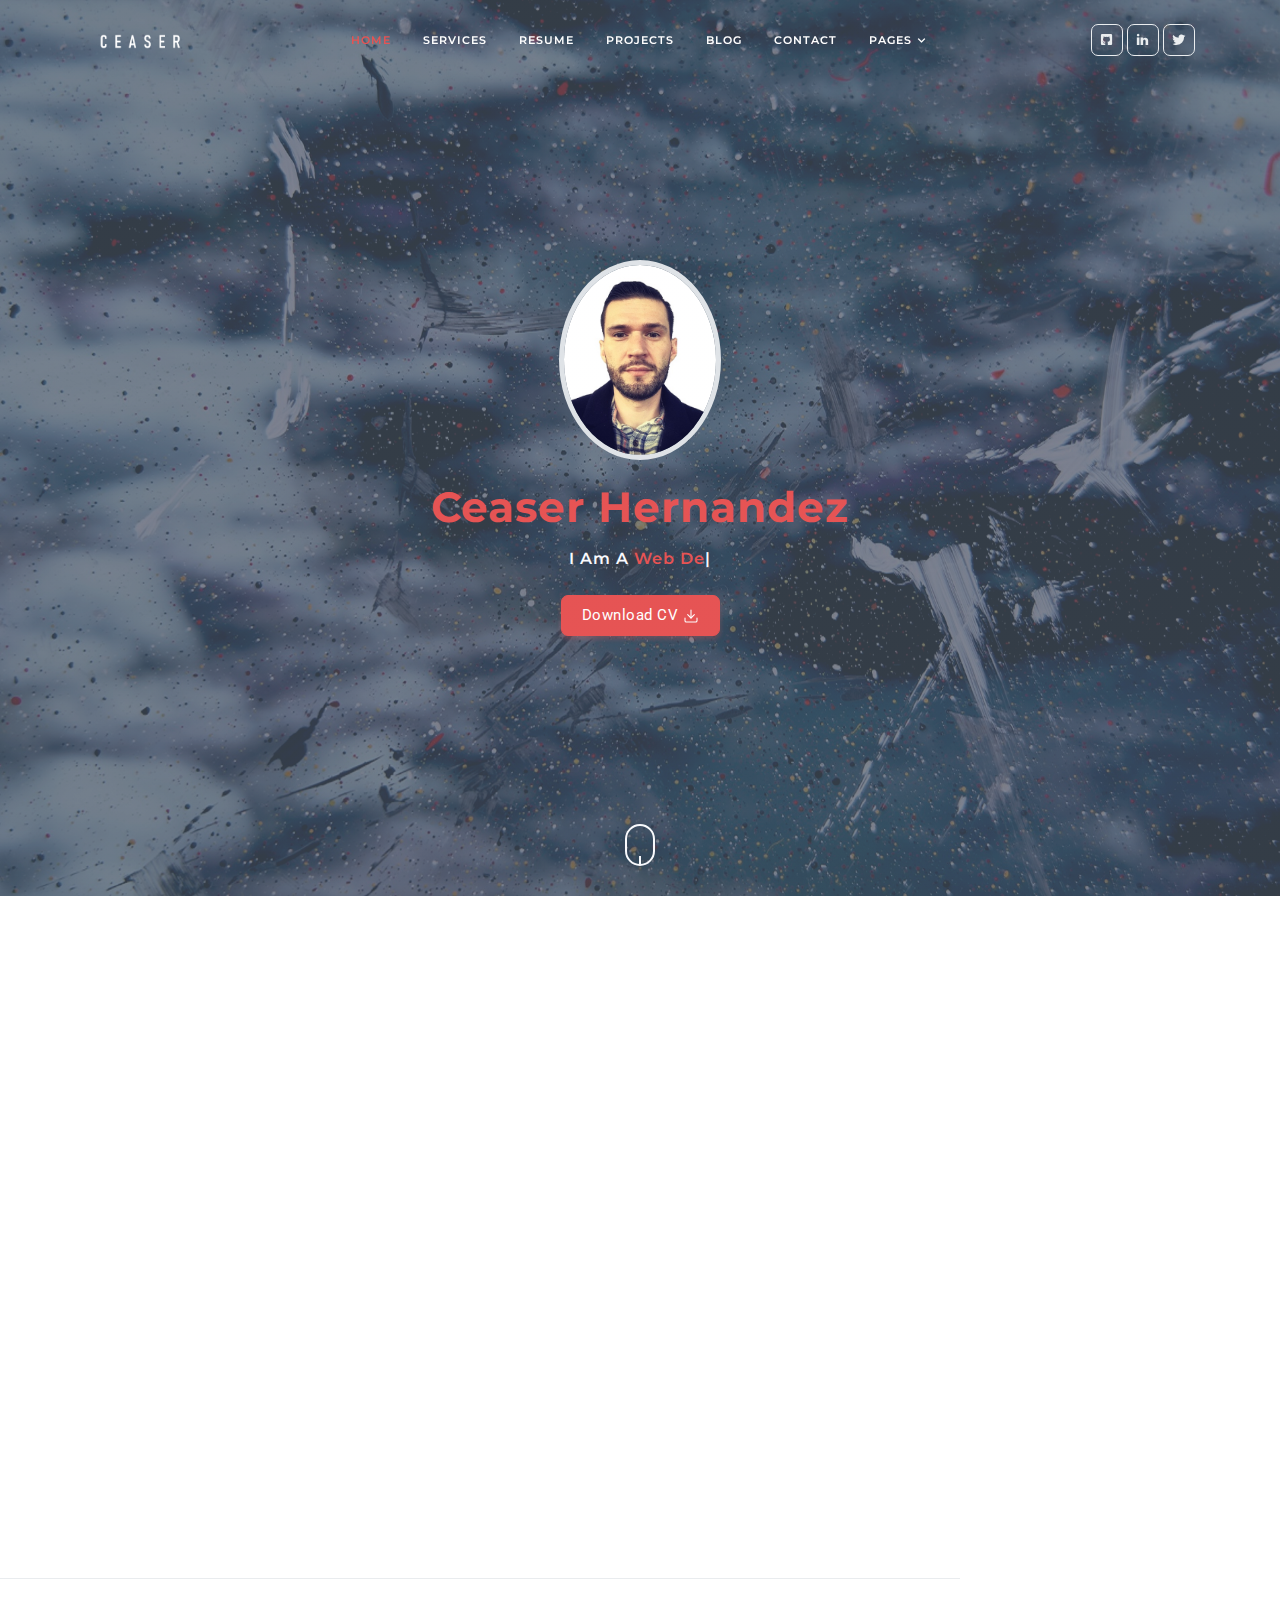
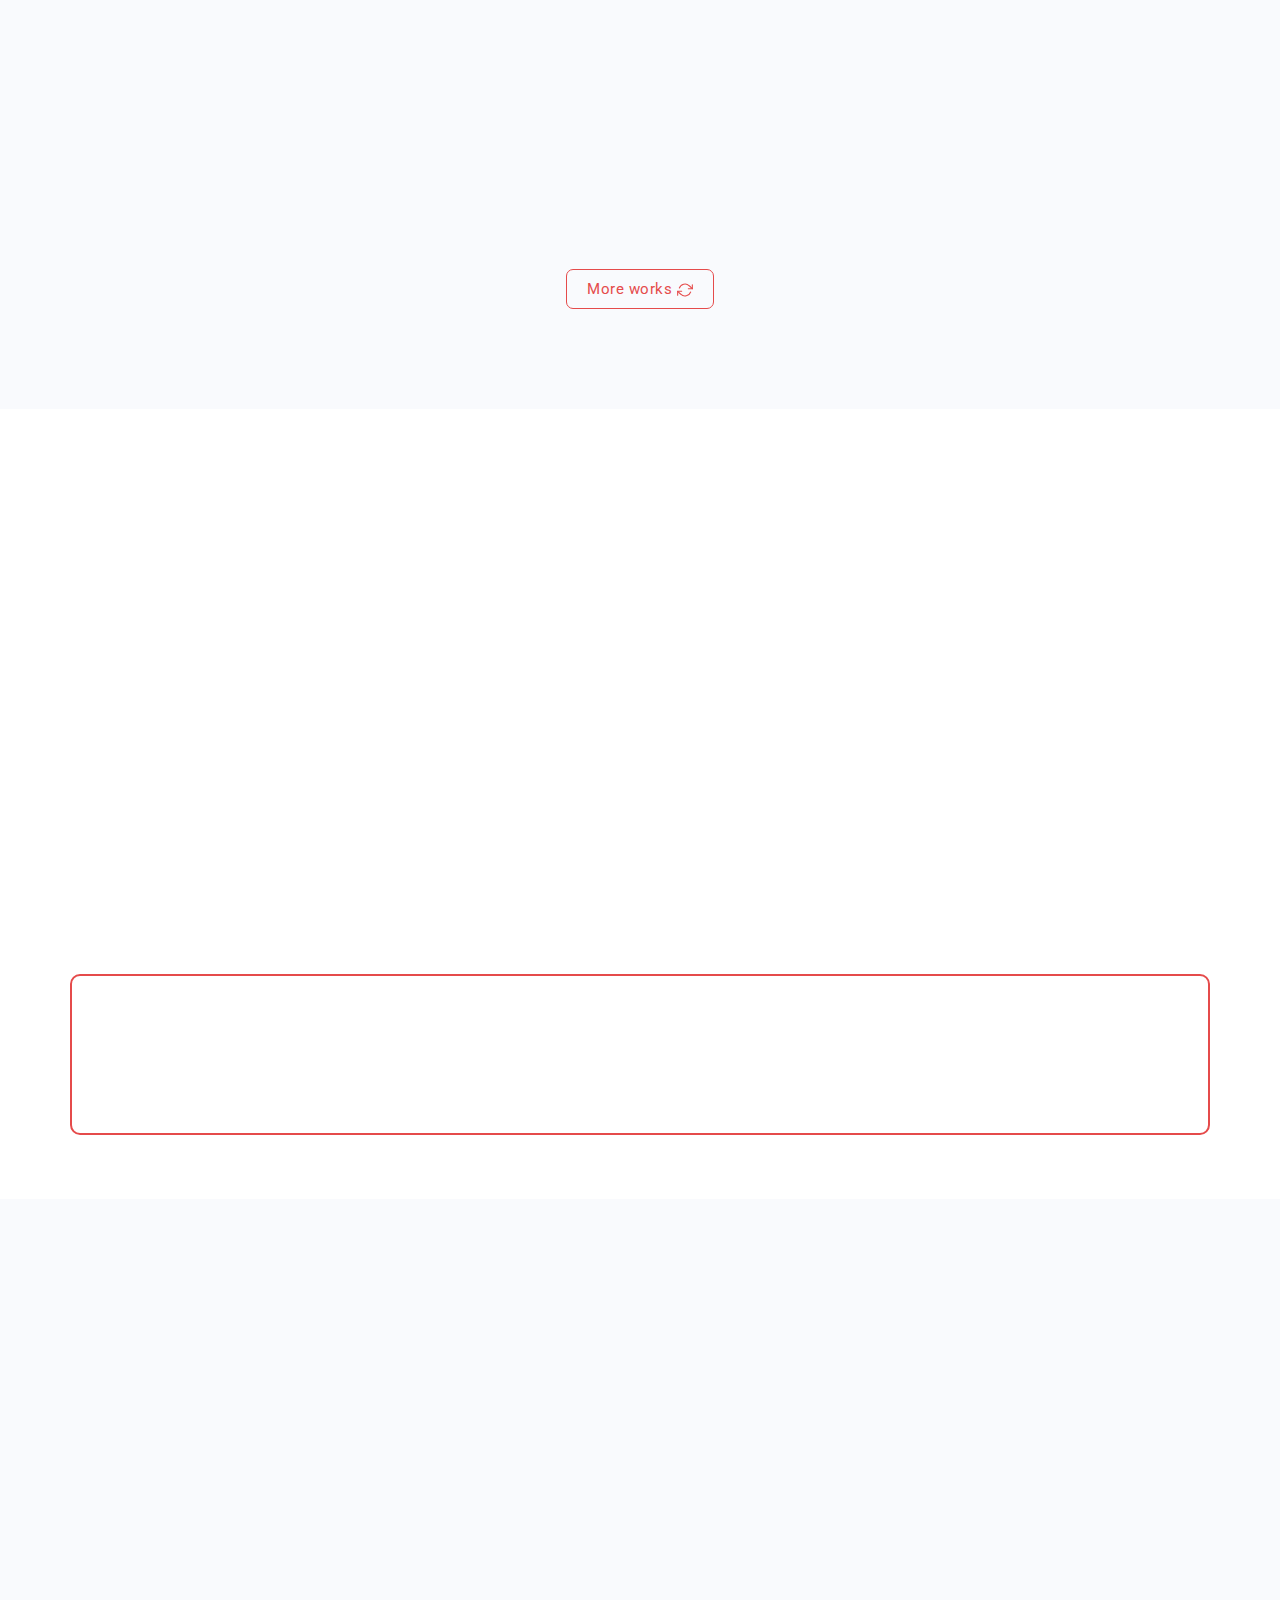
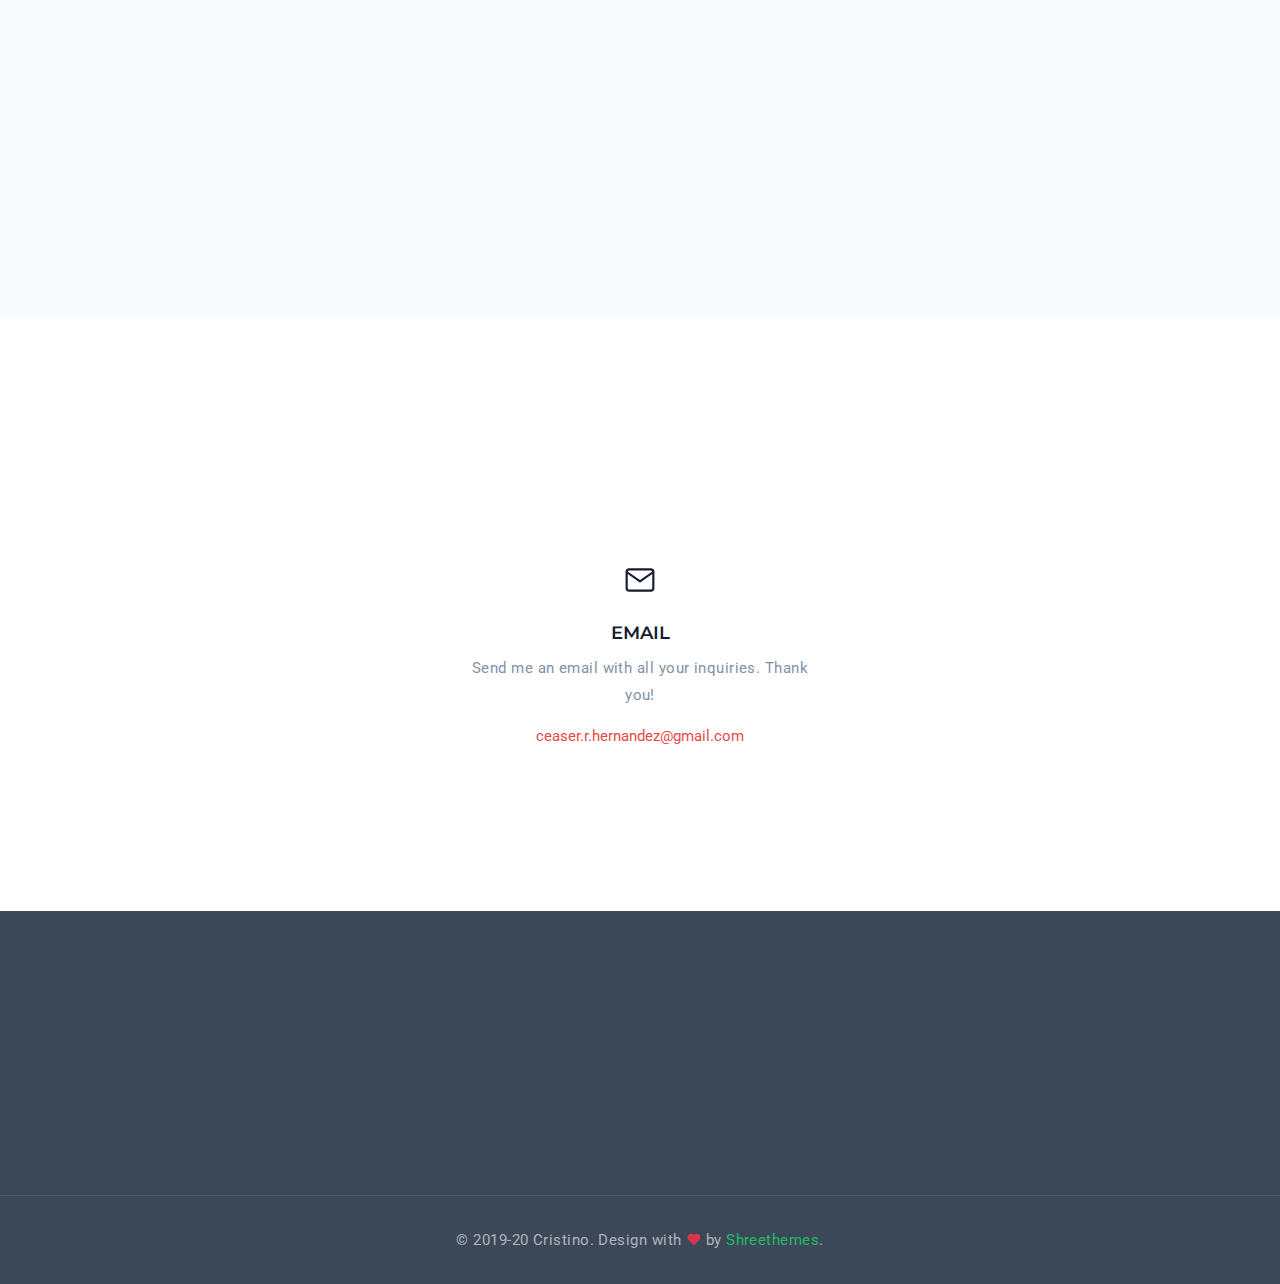
==== index.html @ 357f912e "Initial Commit" ====
<!DOCTYPE html>
    <html lang="en">

    <head>
        <meta charset="utf-8" />
        <title>Ceaser Hernandez</title>
        <meta name="viewport" content="width=device-width, initial-scale=1.0">
        <meta name="description" content="Premium Bootstrap 4 Landing Page Template" />
        <meta name="keywords" content="bootstrap 4, premium, marketing, multipurpose" />
        <meta content="Shreethemes" name="author" />
        <!-- favicon -->
        <link rel="shortcut icon" href="images/favicon.ico">
        <!-- Bootstrap -->
        <link href="css/bootstrap.min.css" rel="stylesheet" type="text/css" />
        <!-- Magnific -->
        <link href="css/magnific-popup.css" rel="stylesheet" type="text/css" />
        <!-- Icon -->
        <link href="css/materialdesignicons.min.css" rel="stylesheet" type="text/css" />
                    
        <!-- SLICK SLIDER -->
        <link rel="stylesheet" href="css/owl.carousel.min.css"/> 
        <link rel="stylesheet" href="css/owl.theme.css"/> 
        <link rel="stylesheet" href="css/owl.transitions.css"/> 
        <!-- Animation -->
        <link href="css/aos.css" rel="stylesheet" type="text/css" />    
        <!-- Custom Css -->
        <link href="css/style.css" rel="stylesheet" type="text/css" id="theme-opt" />
        <link href="css/colors/default.css" rel="stylesheet" id="color-opt">

    </head>

    <body>
        <!-- Loader -->
        <div id="preloader">
            <div id="status">
                <div class="logo">
                    <img src="images/logo.png" height="20" class="d-block mx-auto" alt="">
                </div>
                <div class="spinner">
                    <div class="bounce1"></div>
                    <div class="bounce2"></div>
                    <div class="bounce3"></div>
                </div>
            </div>
        </div>
        <!-- Loader -->

        <!-- Navbar Start -->
        <nav class="navbar navbar-dark navbar-expand-lg fixed-top navbar-custom navbar-light sticky">
    		<div class="container">
			    <a class="navbar-brand" href="#">
                    <img src="images/logo.png" class="l-dark" height="15" alt="">
                    <img src="images/logo-light.png" class="l-light" height="15" alt="">
                </a>
			    <button class="navbar-toggler" type="button" data-toggle="collapse" data-target="#navbarCollapse" aria-controls="navbarCollapse" aria-expanded="false" aria-label="Toggle navigation">
			        <span data-feather="menu" class="fea icon-md"></span>
			    </button><!--end button-->

			    <div class="collapse navbar-collapse" id="navbarCollapse">
			        <ul class="navbar-nav mx-auto">
			            <li class="nav-item active">
			                <a class="nav-link" href="#home">Home</a>
                        </li><!--end nav item-->
			            <li class="nav-item">
			                <a class="nav-link" href="#services">Services</a>
			            </li><!--end nav item-->
                        <li class="nav-item">
			                <a class="nav-link" href="#resume">Resume</a>
			            </li><!--end nav item-->
			            <li class="nav-item">
			                <a class="nav-link" href="#projects">Projects</a>
                        </li><!--end nav item-->
			            <li class="nav-item">
			                <a class="nav-link" href="#news">Blog</a>
			            </li><!--end nav item-->
			            <li class="nav-item">
                            <a class="nav-link" href="#contact">Contact</a>
                        </li><!--end nav item-->
                        <li class="nav-item dropdown">
                            <a class="nav-link dropdown-toggle" href="javascript:void(0)" id="navbarDropdown" role="button"
                                data-toggle="dropdown" aria-haspopup="true" aria-expanded="false">Pages
                            </a>
                            <div class="dropdown-menu rounded m-0" aria-labelledby="navbarDropdown">
                                <div class="container mx-0 mx-md-0">
                                    <div class="row">
                                        <div class="col-md-12">
                                            <a class="dropdown-item" href="page-blog.html">Blog</a>
                                            <a class="dropdown-item" href="page-blog-detail.html">Blog Detail</a>
                                            <a class="dropdown-item" href="page-portfolio.html">Portfolio</a>
                                            <a class="dropdown-item" href="page-portfolio-detail.html">Portfolio Detail</a>
                                        </div><!--end col-->
                                    </div><!--end row-->
                                </div><!--end container-->
                            </div>
                        </li><!--end nav item-->
                    </ul>

                    <ul class="list-unstyled mb-0 mt-2 mt-sm-0 social-icon light-social-icon">
                        <li class="list-inline-item"><a href="https://www.github.com/CeaserH"><i class="mdi mdi-github-box"></i></a></li>
                        <li class="list-inline-item"><a href="https://www.linkedin.com/in/ceaser-hernandez-b9237163/"><i class="mdi mdi-linkedin"></i></a></li>
                        <li class="list-inline-item"><a href="https://www.twitter.com/codeCeaser"><i class="mdi mdi-twitter"></i></a></li>
                    </ul>
                </div> 
		    </div><!--end container-->
		</nav><!--end navbar-->
        <!-- Navbar End -->

        <!-- HOME START--> 
        <section class="bg-home" style="background-image:url('images/home/04.jpg')" id="home">
            <div class="bg-overlay"></div>
            <div class="container">
                <div class="row mt-5 mt-sm-0 justify-content-center">
                    <div class="col-lg-12 text-center">
                        <div class="title-heading" data-aos="fade-up">
                            <img src="images/home/hero.jpg" class="img-fluid rounded-circle" alt="">
                            <h1 class="heading text-primary mt-3">Ceaser Hernandez</h1>
                            <h6 class="sub-title text-light">I Am A <span class="element text-primary" data-elements="Web Designer, Web Developer, Software Engineer"></span></h6>
                            <div class="mt-4">
                                <a href="https://github.com/CeaserH/ceaserh.github.io/raw/master/CeaserHernandez.pdf" class="btn btn-primary rounded">Download CV <i data-feather="download" class="fea icon-sm"></i></a>
                            </div>
                        </div>
                    </div><!--end col-->
                </div><!--end row-->
            </div><!--end container-->
            <a href="#about" data-scroll-nav="1" class="mouse-icon mouse-icon-white rounded-pill bg-transparent mouse-down">
                <span class="wheel position-relative d-block mover"></span>
            </a>
        </section><!--end section-->
        <!-- HOME END-->
        
        <!-- About Start -->
        <section class="section pb-3" id="about">
            <div class="container">
                <div class="row align-items-center">
                    <div class="col-lg-5 col-md-5">
                        <div class="about-hero" data-aos="fade-up">
                            <img src="images/hero.png" class="img-fluid mx-auto d-block about-tween position-relative" alt="">
                        </div>
                    </div><!--end col-->

                    <div class="col-lg-7 col-md-7 mt-4 pt-2 mt-sm-0 pt-sm-0">
                        <div class="section-title mb-0 ml-lg-5 ml-md-3" data-aos="fade-up">
                            <h4 class="title text-primary mb-3">Ceaser Hernandez</h4>
                            <h6 class="designation mb-3">I'm a Passionate <span class="text-primary">Programmer</span></h6>
                            <p class="text-muted">I am a recent graduated Full-Stack Software Development student from Coding Dojo in San Jose, CA. </p>
                            <p class="text-muted">I am looking for an intern or junior position in Front-End development. In areas of Web Applications, Web Development, or Software development.</p>
                            <img src="images/sign.png" height="22" alt="">
                            <div class="mt-4">
                                <a href="#projects" class="btn btn-primary mouse-down">View Portfolio</a>
                            </div>
                        </div>
                    </div><!--end col-->
                </div><!--end row-->
            </div><!--end container-->

           
            
        <!-- Skill & CTA START -->
        <section class="cta-full border-top" id="skillsMain">
            <div class="container-fluid" id="skillsSec">
                <div class="row position-relative">
                    <div class="col-lg-4 padding-less img" data-jarallax='{"speed": 0.5}'></div><!-- end col -->
                    <div class="col-lg-8 offset-lg-4">
                        <div class="cta-full-img-box">
                            <div class="row justify-content-center">
                                <div class="col-12 text-center">
                                    <div class="section-title" data-aos="fade-up">
                                        <div class="titles">
                                            <h4 class="title title-line text-uppercase mb-4 pb-4">My Skills</h4>
                                            <span></span>
                                        </div>
                                        <p class="text-muted mx-auto para-desc mb-0">I have been coding since October 2019 and since, I have learned many new tools and skills. Below are percentages out of 100 that I feel comfortable with. 100 being the most comfortable.</p>
                                    </div>
                                </div><!--end col-->
                            </div><!--end row-->

                            <div class="row align-items-center">
                                <div class="col-lg-3 col-md-4 col-12">
                                    <ul class="nav nav-pills flex-column px-0" id="pills-tab" data-aos="fade-up" role="tablist">
                                        <li class="nav-item mt-4 pt-2">
                                            <a class="nav-link rounded active" id="pills-cloud-tab" data-toggle="pill" href="#pills-cloud" role="tab" aria-controls="pills-cloud" aria-selected="false">
                                                <div class="skill-container text-center pt-1 pb-1">
                                                    <h6 class="title mb-0">Front-End</h6>
                                                </div>
                                            </a><!--end nav link-->
                                        </li><!--end nav item-->
                                        
                                        <li class="nav-item mt-4 pt-2">
                                            <a class="nav-link rounded" id="pills-smart-tab" data-toggle="pill" href="#pills-smart" role="tab" aria-controls="pills-smart" aria-selected="false">
                                                <div class="skill-container text-center pt-1 pb-1">
                                                    <h6 class="title mb-0">Back-End</h6>
                                                </div>
                                            </a><!--end nav link-->
                                        </li><!--end nav item-->
                                        
                                        <li class="nav-item mt-4 pt-2">
                                            <a class="nav-link rounded" id="pills-apps-tab" data-toggle="pill" href="#pills-apps" role="tab" aria-controls="pills-apps" aria-selected="false">
                                                <div class="skill-container text-center pt-1 pb-1">
                                                    <h6 class="title mb-0">Tools</h6>
                                                </div>
                                            </a><!--end nav link-->
                                        </li><!--end nav item-->
                                    </ul><!--end nav pills-->
                                </div><!--end col-->

                                <div class="col-lg-9 col-md-8 col-12">
                                    <div class="tab-content pl-lg-4" id="pills-tabContent" data-aos="fade-up">
                                        <div class="tab-pane fade show active" id="pills-cloud" role="tabpanel" aria-labelledby="pills-cloud-tab">
                                            <div class="progress-box mt-4 pt-2">
                                                <h6 class="font-weight-normal">HTML</h6>
                                                <div class="progress">
                                                    <div class="progress-bar position-relative bg-primary" style="width:84%;">
                                                        <div class="progress-value d-block text-dark h6">84%</div>
                                                    </div>
                                                </div>
                                            </div><!--end process box-->
                                            <div class="progress-box mt-4 pt-2">
                                                <h6 class="font-weight-normal">CSS</h6>
                                                <div class="progress">
                                                    <div class="progress-bar position-relative bg-primary" style="width:75%;">
                                                        <div class="progress-value d-block text-dark h6">75%</div>
                                                    </div>
                                                </div>
                                            </div><!--end process box-->
                                            <div class="progress-box mt-4 pt-2">
                                                <h6 class="font-weight-normal">JQuery</h6>
                                                <div class="progress">
                                                    <div class="progress-bar position-relative bg-primary" style="width:50%;">
                                                        <div class="progress-value d-block text-dark h6">50%</div>
                                                    </div>
                                                </div>
                                            </div><!--end process box-->
                                            <div class="progress-box mt-4 pt-2">
                                                <h6 class="font-weight-normal">JavaScript</h6>
                                                <div class="progress">
                                                    <div class="progress-bar position-relative bg-primary" style="width:75%;">
                                                        <div class="progress-value d-block text-dark h6">75%</div>
                                                    </div>
                                                </div>
                                            </div><!--end process box-->
                                            <div class="progress-box mt-4 pt-2">
                                                <h6 class="font-weight-normal">Mongoose.js</h6>
                                                <div class="progress">
                                                    <div class="progress-bar position-relative bg-primary" style="width:55%;">
                                                        <div class="progress-value d-block text-dark h6">55%</div>
                                                    </div>
                                                </div>
                                            </div><!--end process box-->
                                        </div><!--end teb pane-->
                                        
                                        <div class="tab-pane fade" id="pills-smart" role="tabpanel" aria-labelledby="pills-smart-tab">
                                            <div class="progress-box mt-4 pt-2">
                                                <h6 class="font-weight-normal">C++</h6>
                                                <div class="progress">
                                                    <div class="progress-bar position-relative bg-primary" style="width:35%;">
                                                        <div class="progress-value d-block text-dark h6">35</div>
                                                    </div>
                                                </div>
                                            </div><!--end process box-->
                                            
                                            <div class="progress-box mt-4 pt-2">
                                                <h6 class="font-weight-normal">Java</h6>
                                                <div class="progress">
                                                    <div class="progress-bar position-relative bg-primary" style="width:45%;">
                                                        <div class="progress-value d-block text-dark h6">45%</div>
                                                    </div>
                                                </div>
                                            </div>
                                            
                                            <div class="progress-box mt-4 pt-2">
                                                <h6 class="font-weight-normal">Express.js</h6>
                                                <div class="progress">
                                                    <div class="progress-bar position-relative bg-primary" style="width:75%;">
                                                        <div class="progress-value d-block text-dark h6">75%</div>
                                                    </div>
                                                </div>
                                            </div>
                                            
                                            <div class="progress-box mt-4 pt-2">
                                                <h6 class="font-weight-normal">Node.js</h6>
                                                <div class="progress">
                                                    <div class="progress-bar position-relative bg-primary" style="width:55%;">
                                                        <div class="progress-value d-block text-dark h6">55%</div>
                                                    </div>
                                                </div>
                                            </div>
                                            
                                            <div class="progress-box mt-4 pt-2">
                                                <h6 class="font-weight-normal">Python</h6>
                                                <div class="progress">
                                                    <div class="progress-bar position-relative bg-primary" style="width:50%;">
                                                        <div class="progress-value d-block text-dark h6">50%</div>
                                                    </div>
                                                </div>
                                            </div>
                                            
                                            <div class="progress-box mt-4 pt-2">
                                                <h6 class="font-weight-normal">MySQL</h6>
                                                <div class="progress">
                                                    <div class="progress-bar position-relative bg-primary" style="width:30%;">
                                                        <div class="progress-value d-block text-dark h6">30%</div>
                                                    </div>
                                                </div>
                                            </div>
                                            
                                            <div class="progress-box mt-4 pt-2">
                                                <h6 class="font-weight-normal">MongoDB</h6>
                                                <div class="progress">
                                                    <div class="progress-bar position-relative bg-primary" style="width:60%;">
                                                        <div class="progress-value d-block text-dark h6">60%</div>
                                                    </div>
                                                </div>
                                            </div><!--end process box-->
                                            <!-- <div class="progress-box mt-4 pt-2">
                                                <h6 class="font-weight-normal">German</h6>
                                                <div class="progress">
                                                    <div class="progress-bar position-relative bg-primary" style="width:79%;">
                                                        <div class="progress-value d-block text-dark h6">79%</div>
                                                    </div>
                                                </div>
                                            </div>end process box -->
                                        </div><!--end teb pane-->

                                        <div class="tab-pane fade" id="pills-apps" role="tabpanel" aria-labelledby="pills-apps-tab">
                                            <div class="progress-box mt-4 pt-2">
                                                <h6 class="font-weight-normal">Angular JS</h6>
                                                <div class="progress">
                                                    <div class="progress-bar position-relative bg-primary" style="width:40%;">
                                                        <div class="progress-value d-block text-dark h6">40%</div>
                                                    </div>
                                                </div>
                                            </div><!--end process box-->
                                            <div class="progress-box mt-4 pt-2">
                                                <h6 class="font-weight-normal">Bootstrap</h6>
                                                <div class="progress">
                                                    <div class="progress-bar position-relative bg-primary" style="width:55%;">
                                                        <div class="progress-value d-block text-dark h6">55%</div>
                                                    </div>
                                                </div>
                                            </div>
                                            <div class="progress-box mt-4 pt-2">
                                                <h6 class="font-weight-normal">Photoshop</h6>
                                                <div class="progress">
                                                    <div class="progress-bar position-relative bg-primary" style="width:50%;">
                                                        <div class="progress-value d-block text-dark h6">50%</div>
                                                    </div>
                                                </div>
                                            </div>
                                            <div class="progress-box mt-4 pt-2">
                                                <h6 class="font-weight-normal">Visual Studio</h6>
                                                <div class="progress">
                                                    <div class="progress-bar position-relative bg-primary" style="width:60%;">
                                                        <div class="progress-value d-block text-dark h6">60%</div>
                                                    </div>
                                                </div>
                                            </div>
                                            <div class="progress-box mt-4 pt-2">
                                                <h6 class="font-weight-normal">Chrome Developer Tools</h6>
                                                <div class="progress">
                                                    <div class="progress-bar position-relative bg-primary" style="width:45%;">
                                                        <div class="progress-value d-block text-dark h6">45%</div>
                                                    </div>
                                                </div>
                                            </div>
                                            <div class="progress-box mt-4 pt-2">
                                                <h6 class="font-weight-normal">Unity</h6>
                                                <div class="progress">
                                                    <div class="progress-bar position-relative bg-primary" style="width:50%;">
                                                        <div class="progress-value d-block text-dark h6">50%</div>
                                                    </div>
                                                </div>
                                            </div>
                                        </div><!--end teb pane-->
                                    </div><!--end tab content-->
                                </div><!--end col-->
                            </div> <!-- end row --> 
                        </div> <!-- end about detail -->
                    </div> <!-- end col -->        
                </div><!--end row-->
            </div><!--end container fluid-->
        </section><!--end section-->   
        <!-- Skill & CTA End -->

        <!-- Projects End -->
        <section class="section bg-light" id="projects">
            <div class="container">
                <div class="row justify-content-center">
                    <div class="col-12 text-center">
                        <div class="section-title" data-aos="fade-up">
                            <div class="titles">
                                <h4 class="title title-line text-uppercase mb-4 pb-4">My Portfolio</h4>
                                <span></span>
                            </div>
                            <p class="text-muted mx-auto para-desc mb-0">Obviously I'm a Web Designer. Experienced with all stages of the development cycle for dynamic web projects.</p>
                        </div>
                    </div><!--end col-->
                </div><!--end row-->
            </div>    
            
            <div class="container">                
                <div class="row mt-4 pt-2">
                    <div class="col-lg-12">
                        <ul class="portfolioFilter text-center mb-0 list-unstyled" data-aos="fade-up">
                            <li class="list-inline-item mb-3"><a href="#" data-filter="*" class="active text-dark mr-2 py-2 px-3 rounded">All</a></li>
                            <li class="list-inline-item mb-3"><a href="#" data-filter=".natural" class="text-dark mr-2 py-2 px-3 rounded">Natural</a></li>
                            <li class="list-inline-item mb-3"><a href="#" data-filter=".creative" class="text-dark mr-2 py-2 px-3 rounded">Creative</a></li>
                            <li class="list-inline-item mb-3"><a href="#" data-filter=".personal" class="text-dark mr-2 py-2 px-3 rounded">Personal</a></li>
                            <li class="list-inline-item mb-3"><a href="#" data-filter=".photography" class="text-dark mr-2 py-2 px-3 rounded">Photography</a></li>
                        </ul>
                    </div><!--end col-->
                </div><!--end row-->

                <div class="portfolioContainer row">
                    <div class="col-lg-4 col-md-6 mt-4 pt-2 natural personal" data-aos="fade-up">
                        <div class="portfolio-box rounded position-relative overflow-hidden">
                            <div class="portfolio-box-img position-relative overflow-hidden">
                                <img src="images/portfolio/1.jpg" class="img-fluid" alt="member-image">
                                <div class="overlay-work">
                                    <div class="work-content text-center">
                                        <a href="images/portfolio/1.jpg" class="text-light work-icon bg-dark d-inline-block rounded-pill mfp-image"><i data-feather="camera" class="fea icon-sm image-icon"></i></a>
                                    </div>
                                </div>
                            </div>
                            <div class="gallary-title py-4 text-center">
                                <h5><a href="page-portfolio-detail.html" class="title text-dark">The Usefulness</a></h5>
                                <span>Photography</span>
                            </div>
                        </div>
                    </div><!--end col-->

                    <div class="col-lg-4 col-md-6 mt-4 pt-2 creative personal photography" data-aos="fade-up">
                        <div class="portfolio-box rounded position-relative overflow-hidden">
                            <div class="portfolio-box-img position-relative overflow-hidden">
                                <img src="images/portfolio/2.jpg" class="img-fluid" alt="member-image">
                                <div class="overlay-work">
                                    <div class="work-content text-center">
                                        <a href="http://vimeo.com/287684225" class="play-btn video-play-icon text-light work-icon bg-dark d-inline-block rounded-pill"><i data-feather="video" class="fea icon-sm image-icon"></i></a>
                                    </div>
                                </div>
                            </div>
                            <div class="gallary-title py-4 text-center">
                                <h5><a href="page-portfolio-detail.html" class="title text-dark">The Nonsensical content</a></h5>
                                <span>Illustrations</span>
                            </div>
                        </div>
                    </div><!--end col-->

                    <div class="col-lg-4 col-md-6 mt-4 pt-2 natural creative" data-aos="fade-up">
                        <div class="portfolio-box rounded position-relative overflow-hidden">
                            <div class="portfolio-box-img position-relative overflow-hidden">
                                <img src="images/portfolio/4.jpg" class="img-fluid" alt="member-image">
                                <div class="overlay-work">
                                    <div class="work-content text-center">
                                        <a href="images/portfolio/4.jpg" class="text-light work-icon bg-dark d-inline-block rounded-pill mfp-image"><i data-feather="camera" class="fea icon-sm image-icon"></i></a>
                                    </div>
                                </div>
                            </div>
                            <div class="gallary-title py-4 text-center">
                                <h5><a href="page-portfolio-detail.html" class="title text-dark">Prevents Patterns</a></h5>
                                <span>Corrporate</span>
                            </div>
                        </div>
                    </div><!--end col-->

                    <div class="col-lg-4 col-md-6 mt-4 pt-2  personal photography" data-aos="fade-up">
                        <div class="portfolio-box rounded position-relative overflow-hidden">
                            <div class="portfolio-box-img position-relative overflow-hidden">
                                <img src="images/portfolio/6.jpg" class="img-fluid" alt="member-image">
                                <div class="overlay-work">
                                    <div class="work-content text-center">
                                        <a href="images/portfolio/6.jpg" class="text-light work-icon bg-dark d-inline-block rounded-pill mfp-image"><i data-feather="camera" class="fea icon-sm image-icon"></i></a>
                                    </div>
                                </div>
                            </div>
                            <div class="gallary-title py-4 text-center">
                                <h5><a href="page-portfolio-detail.html" class="title text-dark">The Advantageous</a></h5>
                                <span>Graphics</span>
                            </div>
                        </div>
                    </div><!--end col-->

                    <div class="col-lg-4 col-md-6 mt-4 pt-2 creative photography" data-aos="fade-up">
                        <div class="portfolio-box rounded position-relative overflow-hidden">
                            <div class="portfolio-box-img position-relative overflow-hidden">
                                <img src="images/portfolio/3.jpg" class="img-fluid" alt="member-image">
                                <div class="overlay-work">
                                    <div class="work-content text-center">
                                        <a href="http://vimeo.com/287684225" class="play-btn video-play-icon text-light work-icon bg-dark d-inline-block rounded-pill"><i data-feather="video" class="fea icon-sm image-icon"></i></a>
                                    </div>
                                </div>
                            </div>
                            <div class="gallary-title py-4 text-center">
                                <h5><a href="page-portfolio-detail.html" class="title text-dark">Automatic Recognition</a></h5>
                                <span>Web Design</span>
                            </div>
                        </div>
                    </div><!--end col-->

                    <div class="col-lg-4 col-md-6 mt-4 pt-2 natural creative" data-aos="fade-up">
                        <div class="portfolio-box rounded position-relative overflow-hidden">
                            <div class="portfolio-box-img position-relative overflow-hidden">
                                <img src="images/portfolio/5.jpg" class="img-fluid" alt="member-image">
                                <div class="overlay-work">
                                    <div class="work-content text-center">
                                        <a href="images/portfolio/5.jpg" class="text-light work-icon bg-dark d-inline-block rounded-pill mfp-image"><i data-feather="camera" class="fea icon-sm image-icon"></i></a>
                                    </div>
                                </div>
                            </div>
                            <div class="gallary-title py-4 text-center">
                                <h5><a href="page-portfolio-detail.html" class="title text-dark"> Ius Dissentiunt </a></h5>
                                <span>Devlopment</span>
                            </div>
                        </div>
                    </div><!--end col-->
                </div><!-- End row -->

                <div class="row">
                    <div class="col-lg-12 mt-4 pt-2">
                        <div class="text-center">
                            <a href="page-portfolio.html" class="btn btn-outline-primary">More works <i data-feather="refresh-cw" class="fea icon-sm"></i></a>
                        </div>
                    </div><!--end col-->
                </div><!--end row-->
            </div><!--end container-->
        </section><!--end section-->
        <!-- Projects End -->

        <div class="container mt-100 mt-60">
            <div class="row justify-content-center">
                <div class="col-12 text-center">
                    <div class="section-title" data-aos="fade-up">
                        <div class="titles">
                            <h4 class="title title-line text-uppercase mb-4 pb-4">Hobbies & Interests</h4>
                            <span></span>
                        </div>
                        <p class="text-muted mx-auto para-desc mb-0">I love coding, but enjoy all aspects of life. Here are some of my interests and hobbies.</p>
                    </div>
                </div><!--end col-->
            </div><!--end row-->
            
            <div class="row">
                <div class="col-lg-3 col-md-4 col-12 mt-4 pt-2">
                    <div class="interests-desc bg-light position-relative px-2 py-3 rounded" data-aos="fade-up">
                        <div class="hobbies d-flex align-items-center">
                            <div class="text-center rounded-pill mr-4">
                                <i data-feather="monitor" class="icon fea icon-md-sm"></i>
                            </div>
                            <div class="content">
                                <h6 class="title mb-0">Developing</h6>
                            </div>
                        </div>
                    </div>
                </div><!--end col-->
                
                <div class="col-lg-3 col-md-4 col-12 mt-4 pt-2">
                    <div class="interests-desc bg-light position-relative px-2 py-3 rounded" data-aos="fade-up">
                        <div class="hobbies d-flex align-items-center">
                            <div class="text-center rounded-pill mr-4">
                                <i data-feather="video" class="icon fea icon-md-sm"></i>
                            </div>
                            <div class="content">
                                <h6 class="title mb-0">Movies</h6>
                            </div>
                        </div>
                    </div>
                </div><!--end col-->
                
                <div class="col-lg-3 col-md-4 col-12 mt-4 pt-2">
                    <div class="interests-desc bg-light position-relative px-2 py-3 rounded" data-aos="fade-up">
                        <div class="hobbies d-flex align-items-center">
                            <div class="text-center rounded-pill mr-4">
                                <i data-feather="coffee" class="icon fea icon-md-sm"></i>
                            </div>
                            <div class="content">
                                <h6 class="title mb-0">Coffee</h6>
                            </div>
                        </div>
                    </div>
                </div><!--end col-->
                
                <div class="col-lg-3 col-md-4 col-12 mt-4 pt-2">
                    <div class="interests-desc bg-light position-relative px-2 py-3 rounded" data-aos="fade-up">
                        <div class="hobbies d-flex align-items-center">
                            <div class="text-center rounded-pill mr-4">
                                <i data-feather="music" class="icon fea icon-md-sm"></i>
                            </div>
                            <div class="content">
                                <h6 class="title mb-0">Music</h6>
                            </div>
                        </div>
                    </div>
                </div><!--end col-->
                
                <div class="col-lg-3 col-md-4 col-12 mt-4 pt-2">
                    <div class="interests-desc bg-light position-relative px-2 py-3 rounded" data-aos="fade-up">
                        <div class="hobbies d-flex align-items-center">
                            <div class="text-center rounded-pill mr-4">
                                <i data-feather="watch" class="icon fea icon-md-sm"></i>
                            </div>
                            <div class="content">
                                <h6 class="title mb-0">PC Games</h6>
                            </div>
                        </div>
                    </div>
                </div><!--end col-->
                
                <div class="col-lg-3 col-md-4 col-12 mt-4 pt-2">
                    <div class="interests-desc bg-light position-relative px-2 py-3 rounded" data-aos="fade-up">
                        <div class="hobbies d-flex align-items-center">
                            <div class="text-center rounded-pill mr-4">
                                <i data-feather="box" class="icon fea icon-md-sm"></i>
                            </div>
                            <div class="content">
                                <h6 class="title mb-0">Designing</h6>
                            </div>
                        </div>
                    </div>
                </div><!--end col-->
                
                <div class="col-lg-3 col-md-4 col-12 mt-4 pt-2">
                    <div class="interests-desc bg-light position-relative px-2 py-3 rounded" data-aos="fade-up">
                        <div class="hobbies d-flex align-items-center">
                            <div class="text-center rounded-pill mr-4">
                                <i data-feather="target" class="icon fea icon-md-sm"></i>
                            </div>
                            <div class="content">
                                <h6 class="title mb-0">Sports</h6>
                            </div>
                        </div>
                    </div>
                </div><!--end col-->
                
                <div class="col-lg-3 col-md-4 col-12 mt-4 pt-2">
                    <div class="interests-desc bg-light position-relative px-2 py-3 rounded" data-aos="fade-up">
                        <div class="hobbies d-flex align-items-center">
                            <div class="text-center rounded-pill mr-4">
                                <i data-feather="pen-tool" class="icon fea icon-md-sm"></i>
                            </div>
                            <div class="content">
                                <h6 class="title mb-0">Art</h6>
                            </div>
                        </div>
                    </div>
                </div><!--end col-->
            </div>
        </div><!--end container-->

        <div class="container-fluid mt-100 mt-60">
            <div class="rounded py-md-5 py-4">
                <div class="container">
                    <div class="row" id="counter">
                        <div class="col-lg-3 col-6">
                            <div class="counter-box rounded py-3 text-center" data-aos="fade-up">
                                <!-- <div class="counter-icon">
                                    <i data-feather="smile" class="fea icon-md text-primary"></i>
                                </div> -->
                                <!-- <h3 class="counter-value mt-3 text-white" data-count=""></h3> -->
                                <h6 class="counter-head font-weight-normal mb-0 text-white"></h6>
                             </div><!-- end counter box -->
                         </div><!--end col-->

                        <div class="col-lg-3 col-6">
                            <div class="counter-box rounded py-3 text-center" data-aos="fade-up">
                                <div class="counter-icon">
                                    <i data-feather="coffee" class="fea icon-md text-primary"></i>
                                </div>
                                <h3 class="counter-value mt-3 text-black" data-count="3261">30</h3>
                                <h6 class="counter-head font-weight-normal mb-0 text-black">Cup of Coffee</h6>
                            </div><!--end counter box-->
                        </div><!--end col-->

                        <div class="col-lg-3 col-6">
                            <div class="counter-box rounded py-3 text-center" data-aos="fade-up">
                                <div class="counter-icon">
                                    <i data-feather="thumbs-up" class="fea icon-md text-primary"></i>
                                </div>
                                <h3 class="counter-value mt-3 text-black" data-count="6">0</h3>
                                <h6 class="counter-head font-weight-normal mb-0 text-black">Project Complete</h6>
                            </div><!--end counter box-->
                        </div><!--end col-->

                        <div class="col-lg-3 col-6">
                            <div class="counter-box rounded py-3 text-center" data-aos="fade-up">
                                <!-- <div class="counter-icon">
                                    <i data-feather="award" class="fea icon-md text-primary"></i>
                                </div>
                                <h3 class="counter-value mt-3 text-white" data-count=""></h3> -->
                                <h6 class="counter-head font-weight-normal mb-0 text-white"></h6>
                            </div><!--end counter box-->
                        </div><!--end col-->
                    </div><!--end row-->
                </div><!--end container-->
            </div><!--end div-->
        </div><!--end container fluid-->
    </section>
    <!-- About end -->

        <!-- Blog Start -->
        <section class="section bg-light pb-3" id="news">
            <div class="container">
                <div class="row justify-content-center">
                    <div class="col-12 text-center">
                        <div class="section-title" data-aos="fade-up">
                            <div class="titles">
                                <h4 class="title title-line text-uppercase mb-4 pb-4">Latest News & Blog</h4>
                                <span></span>
                            </div>
                            <p class="text-muted mx-auto para-desc mb-0">Here are some things I found interesting.</p>
                        </div>
                    </div><!--end col-->
                </div><!--end row-->

                <div class="row">
                    <div class="col-lg-4 col-md-6 col-12 mt-4 pt-2">
                        <div class="blog-post rounded shadow" data-aos="fade-up">
                            <img src="images/blog/01.jpg" class="img-fluid rounded-top" alt="">
                            <div class="content pt-4 pb-4 p-3">
                                <ul class="list-unstyled d-flex justify-content-between post-meta">
                                            <li><i data-feather="user" class="fea icon-sm mr-1"></i><a href="https://www.computerworld.com/author/Woody-Leonhard/" class="text-dark">Woody Leonhard</a></li> 
                                            <li><i data-feather="tag" class="fea icon-sm mr-1"></i><a href="https://www.computerworld.com/" class="text-dark">Computerworld</a></li>                                    
                                        </ul>  
                                <h5 class="mb-3"><a href="https://www.computerworld.com/article/3561576/microsoft-patch-tuesday-is-nigh-pause-updates-now.html" class="title text-dark">Microsoft Patch Tuesday is nigh: Pause updates now.</a></h5> 
                                <ul class="list-unstyled mb-0 pt-3 border-top d-flex justify-content-between">
                                    <li><a href="https://www.computerworld.com/article/3561576/microsoft-patch-tuesday-is-nigh-pause-updates-now.html" class="text-dark">Read More <i data-feather="chevron-right" class="fea icon-sm"></i></a></li>
                                    <li><i class="mdi mdi-calendar-edit mr-1"></i>8th June, 2020</li>
                                </ul>
                            </div><!--end content-->
                        </div><!--end blog post-->
                    </div><!--end col-->

                    <div class="col-lg-4 col-md-6 col-12 mt-4 pt-2">
                        <div class="blog-post rounded shadow" data-aos="fade-up">
                            <img src="images/blog/02.jpg" class="img-fluid rounded-top" alt="">
                            <div class="content pt-4 pb-4 p-3">
                                <ul class="list-unstyled d-flex justify-content-between post-meta">
                                            <li><i data-feather="user" class="fea icon-sm mr-1"></i><a href="https://www.techradar.com/author/darren-allan" class="text-dark">Darren Allen</a></li> 
                                            <li><i data-feather="tag" class="fea icon-sm mr-1"></i><a href="https://www.techradar.com/" class="text-dark">techradar</a></li>                                    
                                        </ul> 
                                <h5 class="mb-3"><a href="https://www.techradar.com/news/computex-2020-is-officially-canceled-due-to-covid-19" class="title text-dark">Computex 2020 is officially canceled due to Covid-19</a></h5>
                                <ul class="list-unstyled mb-0 pt-3 border-top d-flex justify-content-between">
                                    <li><a href="https://www.techradar.com/news/computex-2020-is-officially-canceled-due-to-covid-19" class="text-dark">Read More <i data-feather="chevron-right" class="fea icon-sm"></i></a></li>
                                    <li><i class="mdi mdi-calendar-edit mr-1"></i>12th June, 2020</li>
                                </ul>
                            </div><!--end content-->
                        </div><!--end blog post-->
                    </div><!--end col-->

                    <div class="col-lg-4 col-md-6 col-12 mt-4 pt-2">
                        <div class="blog-post rounded shadow" data-aos="fade-up">
                            <img src="images/blog/03.jpg" class="img-fluid rounded-top" alt="">
                            <div class="content pt-4 pb-4 p-3">
                                <ul class="list-unstyled d-flex justify-content-between post-meta">
                                            <li><i data-feather="user" class="fea icon-sm mr-1"></i><a href="https://www.pcworld.com/author/Alaina-Yee/" class="text-dark">Alaina Yee</a></li> 
                                            <li><i data-feather="tag" class="fea icon-sm mr-1"></i><a href="https://www.pcworld.com/" class="text-dark">PCWorld</a></li>                                    
                                        </ul> 
                                <h5 class="mb-3"><a href="https://www.pcworld.com/article/3546308/how-to-set-up-a-dual-pc-stream-for-twitch-or-youtube.html" class="title text-dark">How to set up two PCs for streaming to Twitch or YouTube</a></h5>
                                <ul class="list-unstyled mb-0 pt-3 border-top d-flex justify-content-between">
                                    <li><a href="https://www.pcworld.com/article/3546308/how-to-set-up-a-dual-pc-stream-for-twitch-or-youtube.html" class="text-dark">Read More <i data-feather="chevron-right" class="fea icon-sm"></i></a></li>
                                    <li><i class="mdi mdi-calendar-edit mr-1"></i>11th June, 2020</li>
                                </ul>
                            </div><!--end content-->
                        </div><!--end blog post-->
                    </div><!--end col-->
                </div><!--end row-->
            </div><!--end container-->

            <!-- ---------------------- FREELANCE ------------------------- -->
            <!-- Commented out Freelance for potential use later -->
            <!-- <div class="container-fluid mt-100 mt-60">
                <div class="rounded-pill py-5" style="background: url('images/hireme.jpg') center center;">
                    <div class="container">
                        <div class="row justify-content-center">
                            <div class="col-12 text-center" data-aos="fade-up">
                                <h4 class="text-light">I Am Available For Freelancer Projects.</h4>
                                <p class="text-white-50 mx-auto mt-4 para-desc">Obviously I'm a Web Designer. Experienced with all stages of the development cycle for dynamic web projects.</p>
                                <div class="mt-4">
                                    <a href="#contact" class="btn btn-primary mouse-down">Hire me <i data-feather="chevron-down" class="fea icon-sm"></i></a>
                                </div>
                            </div>
                        </div>
                    </div>
                </div>
            </div> -->
            <!--end container fluid-->


        </section><!--end section-->
        <!-- Blog Start -->

        <!-- Contact Start -->
        <section class="section pb-0" id="contact">
            <div class="container">
                <div class="row justify-content-center">
                    <div class="col-12 text-center">
                        <div class="section-title" data-aos="fade-up">
                            <div class="titles">
                                <h4 class="title title-line text-uppercase mb-4 pb-4">Contact Me</h4>
                                <span></span>
                            </div>
                            <!-- <p class="text-muted mx-auto para-desc mb-0">My preferred choice of contact is email.</p> -->
                        </div>
                    </div><!--end col-->
                </div><!--end row-->

                <div class="row">
                    <div class="col-md-4 mt-4 pt-2">
                        <!-- Commented out Phone for potential use later -->
                        <!-- <div class="contact-detail text-center" data-aos="fade-up">
                            <div class="icon">
                                <i data-feather="phone" class="fea icon-md"></i>
                            </div>
                            <div class="content mt-4">
                                <h5 class="title text-uppercase">Phone</h5>
                                <p class="text-muted">Reach out to me by phone call or text message. If I don't answer, please leave a message.</p>
                                <a href="tel:+1 (707) 590-5993" class="text-primary">+1 (707) 590-5993</a>
                            </div>  
                        </div> -->
                    </div>
                    <!--end col-->
                    
                    <div class="col-md-4 mt-4 pt-2">
                        <div class="contact-detail text-center">
                            <div class="icon">
                                <i data-feather="mail" class="fea icon-md"></i>
                            </div>
                            <div class="content mt-4">
                                <h5 class="title text-uppercase">Email</h5>
                                <p class="text-muted">Send me an email with all your inquiries. Thank you!</p>
                                <a href="mailto:ceaser.r.hernandez@gmail.com" class="text-primary">ceaser.r.hernandez@gmail.com</a>
                            </div>  
                        </div>
                    </div><!--end col-->
                    
                    <div class="col-md-4 mt-4 pt-2">
                        <!-- Commented out Location for potential use later -->
                        <!-- <div class="contact-detail text-center">
                            <div class="icon">
                                <i data-feather="map-pin" class="fea icon-md"></i>
                            </div>
                            <div class="content mt-4">
                                <h5 class="title text-uppercase">Location</h5>
                                <p class="text-muted">Bay Area <br>California, USA</p>
                                <a href="https://www.google.com/maps/embed?pb=!1m18!1m12!1m3!1d1612502.511845104!2d-123.54149079038609!3d37.87388356475237!2m3!1f0!2f0!3f0!3m2!1i1024!2i768!4f13.1!3m3!1m2!1s0x808583a3a688d7b5%3A0x8c891b8457461fa9!2sSan%20Francisco%20Bay%20Area%2C%20CA!5e0!3m2!1sen!2sus!4v1591845165157!5m2!1sen!2sus" class="video-play-icon text-primary">View on Google map</a>
                            </div>  
                        </div> -->
                    </div>
                    <!-- end col -->
                </div><!--end row-->
            </div><!--end container-->
        </section><!--end section-->

        <section class="section pt-5 mt-3">
            <!-- <div class="container">
                <div class="row justify-content-center">
                    <div class="col-lg-12">
                        <div class="custom-form mb-sm-30" data-aos="fade-up">
                            <div id="message"></div>
                            <form method="post" action="php/contact.php" name="contact-form" id="contact-form">
                                <div class="row">
                                    <div class="col-lg-6">
                                        <div class="row">
                                            <div class="col-lg-12 col-md-6">
                                                <div class="form-group">
                                                    <input name="name" id="name" type="text" class="form-control border rounded" placeholder="First Name :">
                                                </div>
                                            </div>end col -->
                                            <!-- <div class="col-lg-12 col-md-6">
                                                <div class="form-group">
                                                    <input name="email" id="email" type="email" class="form-control border rounded" placeholder="Your email :">
                                                </div>  -->
                                            </div><!--end col-->
                                            <!-- <div class="col-lg-12">
                                                <div class="form-group">
                                                    <input name="subject" id="subject" class="form-control border rounded" placeholder="Your subject :">
                                                </div>                                                                                -->
                                            </div><!--end col-->
                                        </div><!--end row-->
                                    </div><!--end col-->

                                    <!-- <div class="col-lg-6">
                                        <div class="form-group">
                                            <textarea name="comments" id="comments" rows="4" class="form-control border rounded" placeholder="Your Message :"></textarea>
                                        </div> -->
                                    </div><!--end col-->
                                </div><!--end row-->
                                <!-- <div class="row">
                                    <div class="col-sm-12 text-right">
                                        <input type="submit" id="submit" name="send" class="submitBnt btn btn-primary" value="Send Message">
                                        <div id="simple-msg"></div> -->
                                    </div><!--end col-->
                                </div><!--end row-->
                            </form><!--end form-->
                        </div><!--end custom-form-->
                    </div><!--end col-->
                </div><!--end row-->
            </div><!--end container-->
        </section><!--end section-->
        <!-- Contact End -->

        <!-- Footer Start -->
        <footer class="footer bg-dark">
            <div class="container">
                <div class="row justify-content-center">
                    <div class="col-12 text-center" data-aos="fade-down">
                        <a href="#"><img src="images/logo-light.png" height="20" alt=""></a>
                        <p class="para-desc mx-auto mt-5">Connect with me through these platforms.</p>
                        <ul class="list-unstyled mb-0 mt-4 social-icon">
                            <!-- <li class="list-inline-item"><a href="javascript:void(0)"><i class="mdi mdi-facebook"></i></a></li>
                            <li class="list-inline-item"><a href="javascript:void(0)"><i class="mdi mdi-twitter"></i></a></li>
                            <li class="list-inline-item"><a href="javascript:void(0)"><i class="mdi mdi-instagram"></i></a></li>
                            <li class="list-inline-item"><a href="javascript:void(0)"><i class="mdi mdi-vimeo"></i></a></li>-->
                            <li class="list-inline-item"><a href="https://github.com/CeaserH"><i class="mdi mdi-github-box"></i></a></li>
                            <li class="list-inline-item"><a href="https://www.linkedin.com/in/ceaser-hernandez-b9237163/"><i class="mdi mdi-linkedin"></i></a></li>
                            <li class="list-inline-item"><a href="https://www.twitter.com/codeCeaser"><i class="mdi mdi-twitter"></i></a></li>
                        </ul>
                    </div><!--end col-->
                </div><!--end row-->
            </div><!--end container-->
        </footer><!--end footer-->
        <footer class="footer footer-bar bg-dark">
            <div class="container text-foot text-center">
                <p class="mb-0">© 2019-20 Cristino. Design with <i class="mdi mdi-heart text-danger"></i> by <a href="http://www.shreethemes.in" target="_blank" class="text-success">Shreethemes</a>.</p>
            </div><!--end container-->
        </footer><!--end footer-->
        <!-- Footer End -->
        
        <!-- Back to top -->
        <a href="#" class="back-to-top rounded text-center" id="back-to-top"> 
            <i class="mdi mdi-chevron-up d-block"> </i> 
        </a>
        <!-- Back to top -->

        

        <!-- javascript -->
        <script src="js/jquery.min.js"></script>
        <script src="js/bootstrap.bundle.min.js"></script>
        <script src="js/jquery.easing.min.js"></script>
        <script src="js/scrollspy.min.js"></script>
        <!-- SLIDER -->
        <script src="js/owl.carousel.min.js "></script>
        <!-- Magnific Popup -->
        <script src="js/jquery.magnific-popup.min.js"></script>
        <script src="js/isotope.js"></script>
        <script src="js/portfolio-filter.js"></script> 
        <script src="js/magnific.init.js"></script> 
        <!-- Contact -->
        <script src="js/contact.js"></script>
        <!-- Counter -->
        <script src="js/counter.init.js"></script>
        <!-- Tweenmax Js -->
        <script src="js/jquery-twennmax.js"></script>
        <script src="js/TweenMax.min.js"></script>
        <script src="js/jquery-twennmax.init.js"></script>
        <!-- Feather icon -->
        <script src="js/feather.min.js"></script>
        <!-- Typed -->
        <script src="js/typed.js"></script>
        <script src="js/typed.init.js"></script>
        <!-- Animation -->
        <script src="js/aos.js "></script>
        
        <!-- Main Js -->
        <script src="js/app.js"></script>

        <!-- Animation Js -->
        <script>
            AOS.init({
                easing: 'ease-in-out-sine',
                duration: 1000
            });
        </script>
    </body>

</html>
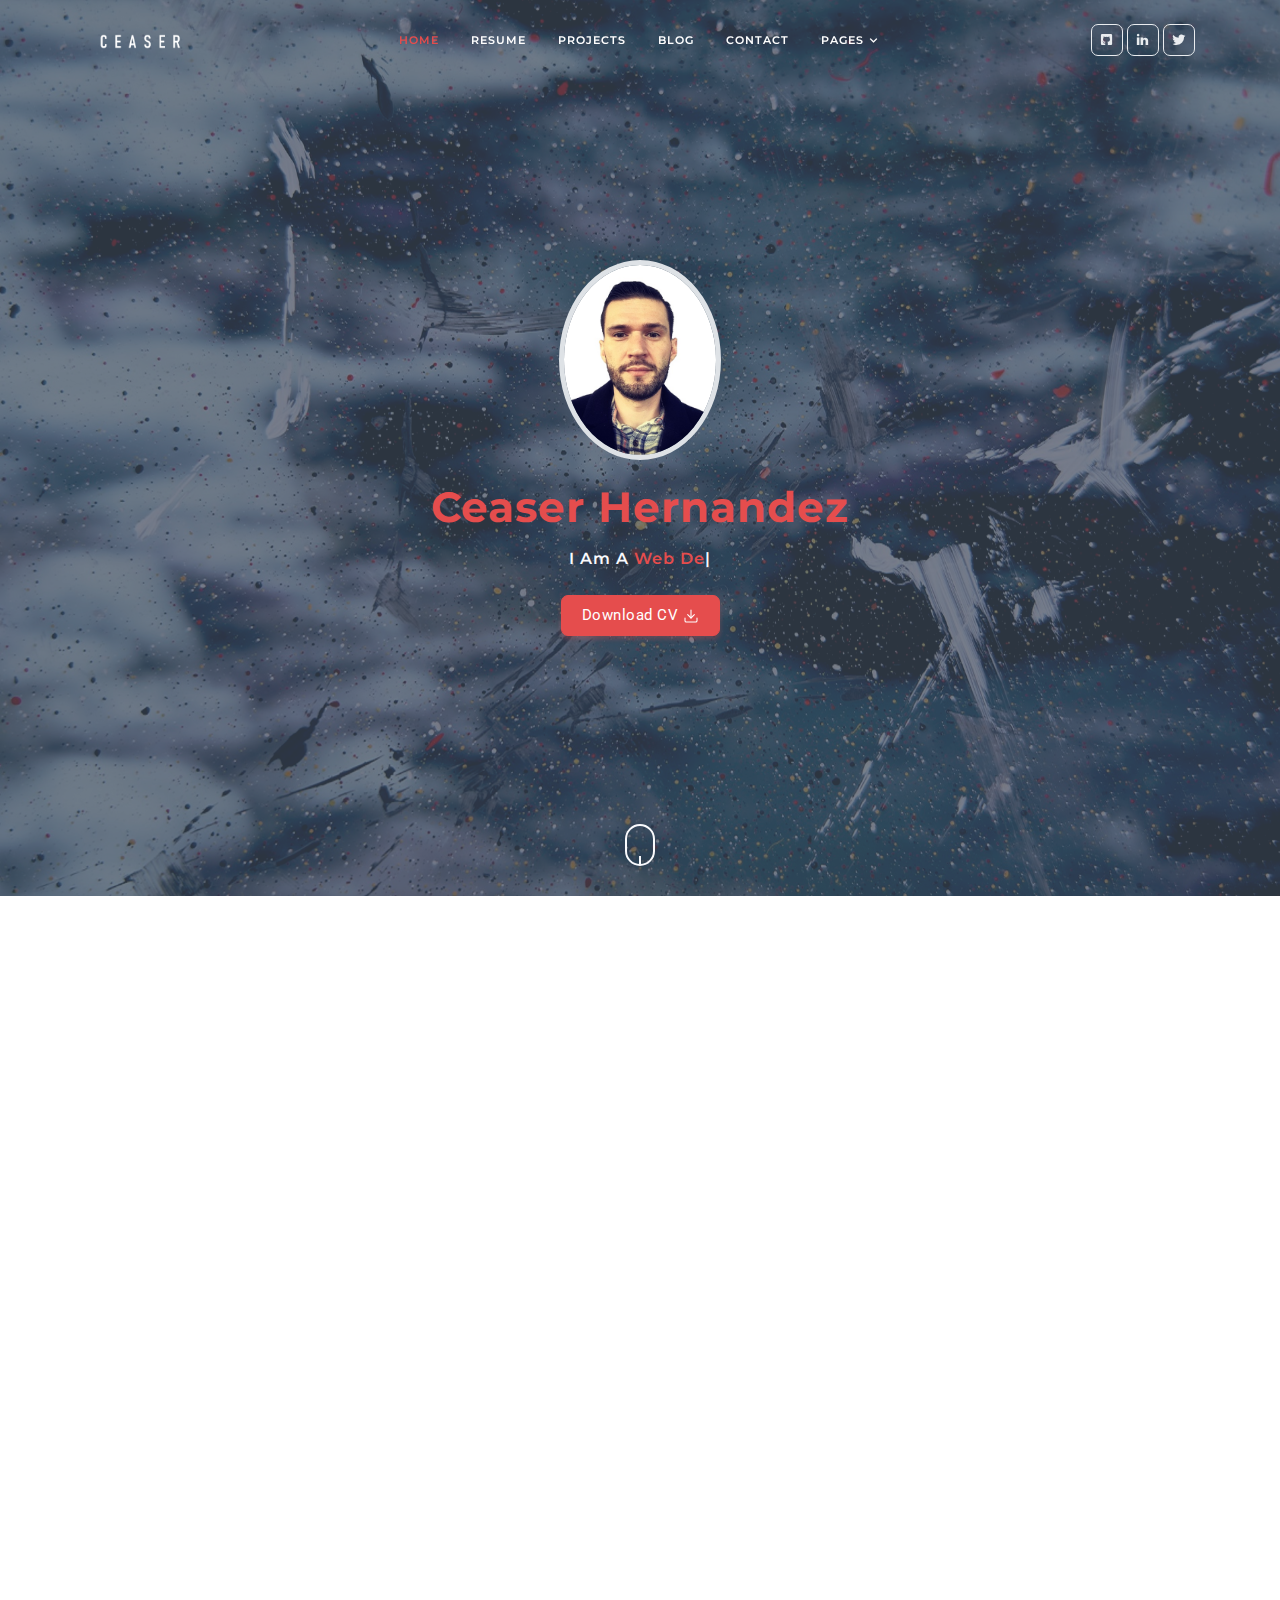
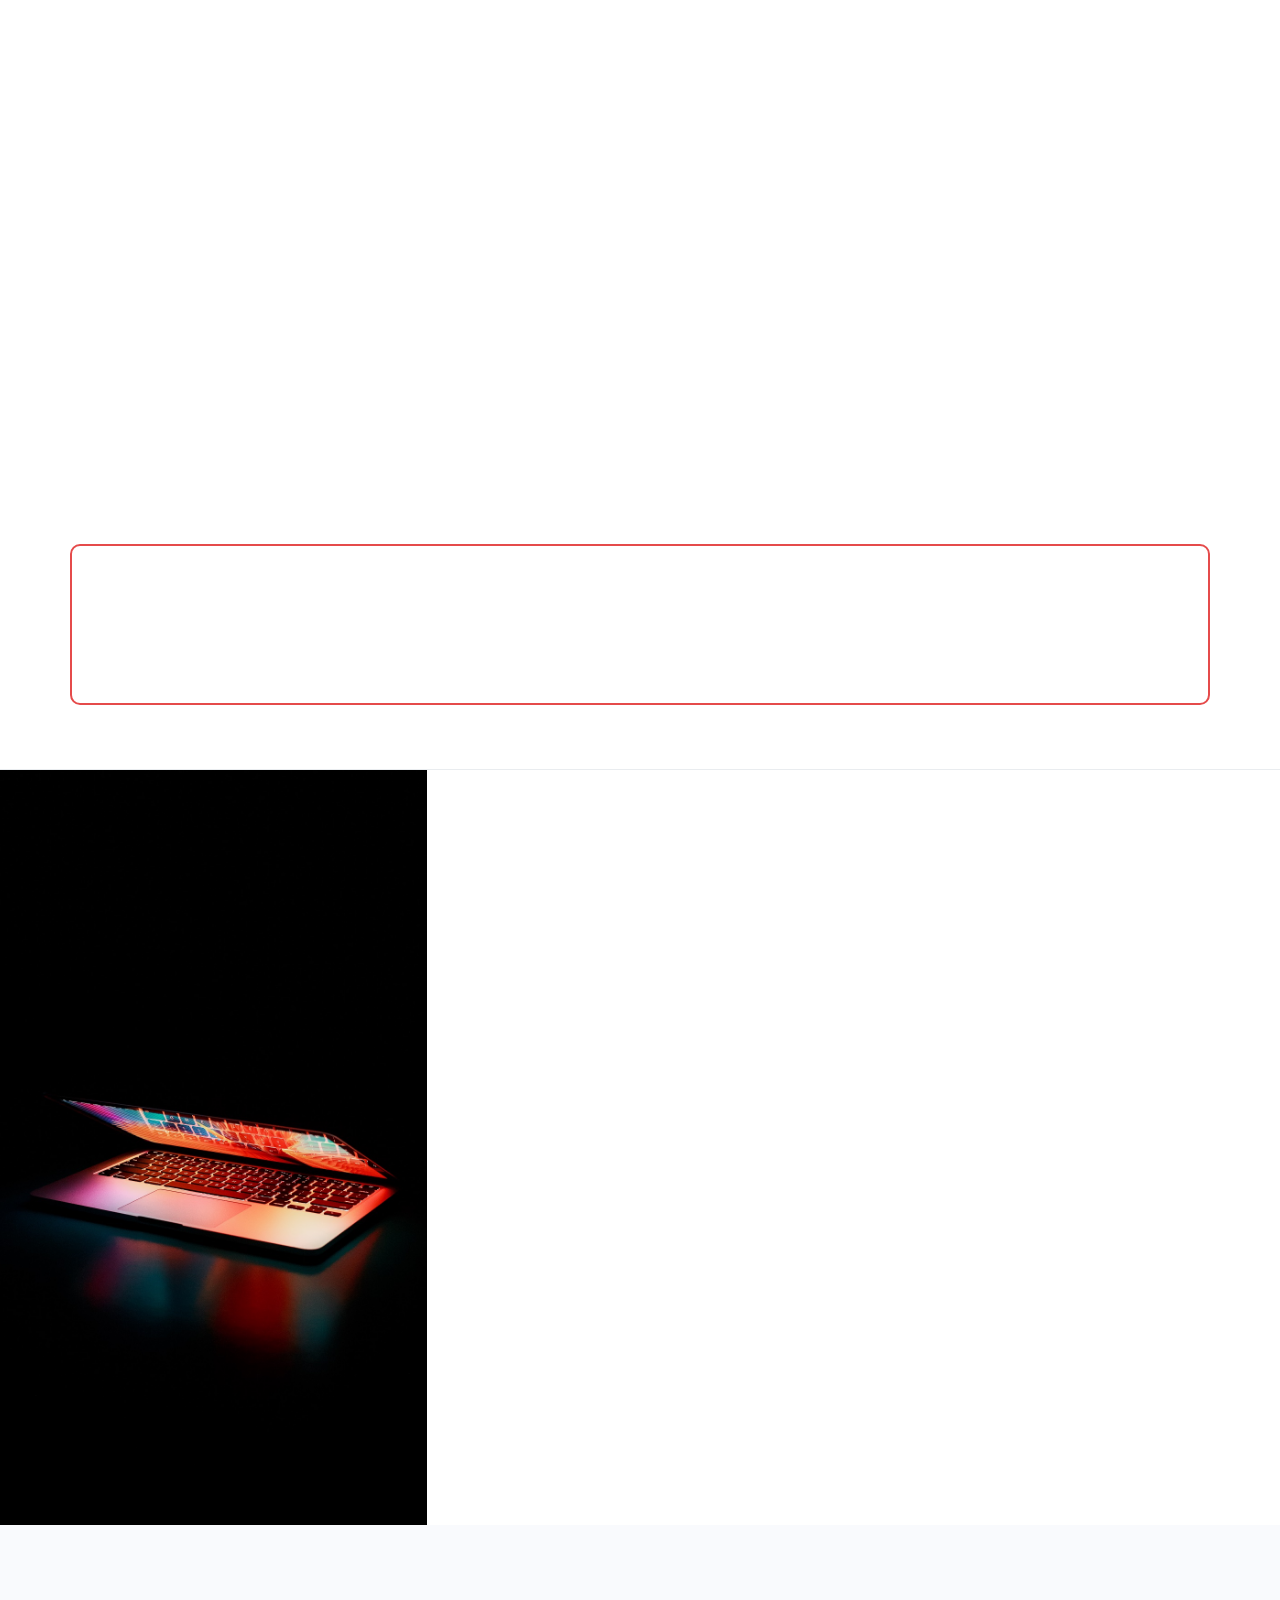
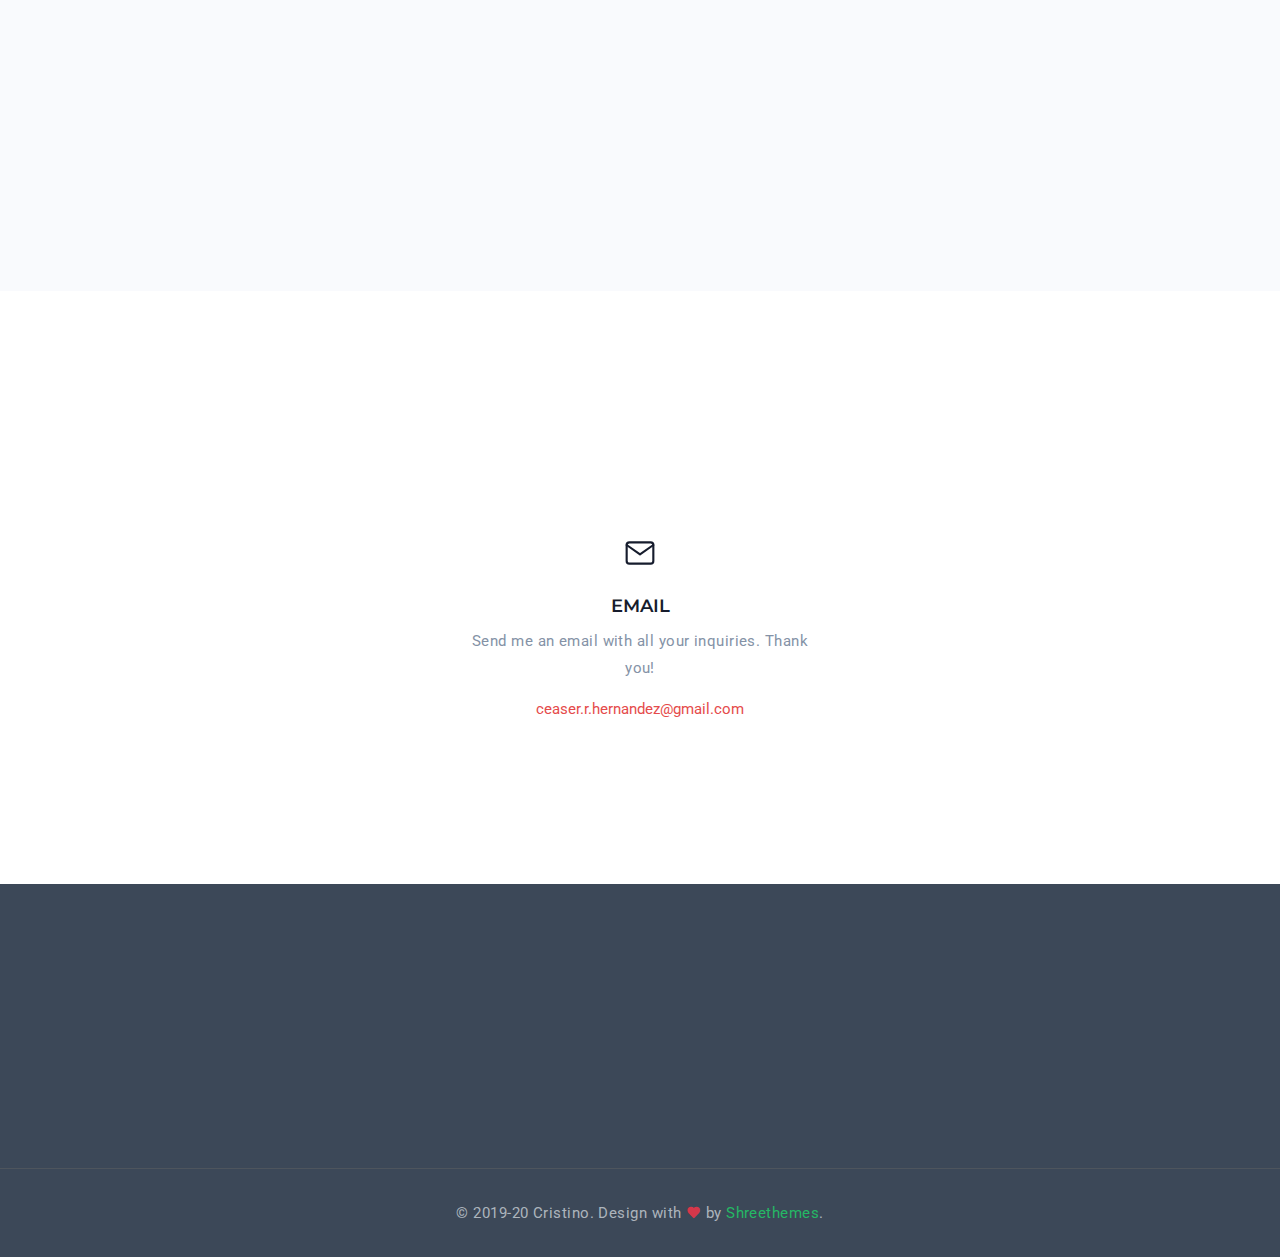
==== commit b97abcff: "Initial Commit" ====
--- a/index.html
+++ b/index.html
@@ -62,9 +62,6 @@
 			            <li class="nav-item active">
 			                <a class="nav-link" href="#home">Home</a>
                         </li><!--end nav item-->
-			            <li class="nav-item">
-			                <a class="nav-link" href="#services">Services</a>
-			            </li><!--end nav item-->
                         <li class="nav-item">
 			                <a class="nav-link" href="#resume">Resume</a>
 			            </li><!--end nav item-->
@@ -154,13 +151,184 @@
                 </div><!--end row-->
             </div><!--end container-->
 
+
+            <div class="container mt-100 mt-60">
+                <div class="row justify-content-center">
+                    <div class="col-12 text-center">
+                        <div class="section-title" data-aos="fade-up">
+                            <div class="titles">
+                                <h4 class="title title-line text-uppercase mb-4 pb-4">Hobbies & Interests</h4>
+                                <span></span>
+                            </div>
+                            <p class="text-muted mx-auto para-desc mb-0">I love coding, but enjoy all aspects of life. Here are some of my interests and hobbies.</p>
+                        </div>
+                    </div><!--end col-->
+                </div><!--end row-->
+                
+                <div class="row">
+                    <div class="col-lg-3 col-md-4 col-12 mt-4 pt-2">
+                        <div class="interests-desc bg-light position-relative px-2 py-3 rounded" data-aos="fade-up">
+                            <div class="hobbies d-flex align-items-center">
+                                <div class="text-center rounded-pill mr-4">
+                                    <i data-feather="monitor" class="icon fea icon-md-sm"></i>
+                                </div>
+                                <div class="content">
+                                    <h6 class="title mb-0">Developing</h6>
+                                </div>
+                            </div>
+                        </div>
+                    </div><!--end col-->
+                    
+                    <div class="col-lg-3 col-md-4 col-12 mt-4 pt-2">
+                        <div class="interests-desc bg-light position-relative px-2 py-3 rounded" data-aos="fade-up">
+                            <div class="hobbies d-flex align-items-center">
+                                <div class="text-center rounded-pill mr-4">
+                                    <i data-feather="video" class="icon fea icon-md-sm"></i>
+                                </div>
+                                <div class="content">
+                                    <h6 class="title mb-0">Movies</h6>
+                                </div>
+                            </div>
+                        </div>
+                    </div><!--end col-->
+                    
+                    <div class="col-lg-3 col-md-4 col-12 mt-4 pt-2">
+                        <div class="interests-desc bg-light position-relative px-2 py-3 rounded" data-aos="fade-up">
+                            <div class="hobbies d-flex align-items-center">
+                                <div class="text-center rounded-pill mr-4">
+                                    <i data-feather="coffee" class="icon fea icon-md-sm"></i>
+                                </div>
+                                <div class="content">
+                                    <h6 class="title mb-0">Coffee</h6>
+                                </div>
+                            </div>
+                        </div>
+                    </div><!--end col-->
+                    
+                    <div class="col-lg-3 col-md-4 col-12 mt-4 pt-2">
+                        <div class="interests-desc bg-light position-relative px-2 py-3 rounded" data-aos="fade-up">
+                            <div class="hobbies d-flex align-items-center">
+                                <div class="text-center rounded-pill mr-4">
+                                    <i data-feather="music" class="icon fea icon-md-sm"></i>
+                                </div>
+                                <div class="content">
+                                    <h6 class="title mb-0">Music</h6>
+                                </div>
+                            </div>
+                        </div>
+                    </div><!--end col-->
+                    
+                    <div class="col-lg-3 col-md-4 col-12 mt-4 pt-2">
+                        <div class="interests-desc bg-light position-relative px-2 py-3 rounded" data-aos="fade-up">
+                            <div class="hobbies d-flex align-items-center">
+                                <div class="text-center rounded-pill mr-4">
+                                    <i data-feather="watch" class="icon fea icon-md-sm"></i>
+                                </div>
+                                <div class="content">
+                                    <h6 class="title mb-0">PC Games</h6>
+                                </div>
+                            </div>
+                        </div>
+                    </div><!--end col-->
+                    
+                    <div class="col-lg-3 col-md-4 col-12 mt-4 pt-2">
+                        <div class="interests-desc bg-light position-relative px-2 py-3 rounded" data-aos="fade-up">
+                            <div class="hobbies d-flex align-items-center">
+                                <div class="text-center rounded-pill mr-4">
+                                    <i data-feather="box" class="icon fea icon-md-sm"></i>
+                                </div>
+                                <div class="content">
+                                    <h6 class="title mb-0">Designing</h6>
+                                </div>
+                            </div>
+                        </div>
+                    </div><!--end col-->
+                    
+                    <div class="col-lg-3 col-md-4 col-12 mt-4 pt-2">
+                        <div class="interests-desc bg-light position-relative px-2 py-3 rounded" data-aos="fade-up">
+                            <div class="hobbies d-flex align-items-center">
+                                <div class="text-center rounded-pill mr-4">
+                                    <i data-feather="target" class="icon fea icon-md-sm"></i>
+                                </div>
+                                <div class="content">
+                                    <h6 class="title mb-0">Sports</h6>
+                                </div>
+                            </div>
+                        </div>
+                    </div><!--end col-->
+                    
+                    <div class="col-lg-3 col-md-4 col-12 mt-4 pt-2">
+                        <div class="interests-desc bg-light position-relative px-2 py-3 rounded" data-aos="fade-up">
+                            <div class="hobbies d-flex align-items-center">
+                                <div class="text-center rounded-pill mr-4">
+                                    <i data-feather="pen-tool" class="icon fea icon-md-sm"></i>
+                                </div>
+                                <div class="content">
+                                    <h6 class="title mb-0">Art</h6>
+                                </div>
+                            </div>
+                        </div>
+                    </div><!--end col-->
+                </div>
+            </div><!--end container-->
+    
+            <div class="container-fluid mt-100 mt-60">
+                <div class="rounded py-md-5 py-4">
+                    <div class="container">
+                        <div class="row" id="counter">
+                            <div class="col-lg-3 col-6">
+                                <div class="counter-box rounded py-3 text-center" data-aos="fade-up">
+                                    <!-- <div class="counter-icon">
+                                        <i data-feather="smile" class="fea icon-md text-primary"></i>
+                                    </div> -->
+                                    <!-- <h3 class="counter-value mt-3 text-white" data-count=""></h3> -->
+                                    <h6 class="counter-head font-weight-normal mb-0 text-white"></h6>
+                                 </div><!-- end counter box -->
+                             </div><!--end col-->
+    
+                            <div class="col-lg-3 col-6">
+                                <div class="counter-box rounded py-3 text-center" data-aos="fade-up">
+                                    <div class="counter-icon">
+                                        <i data-feather="coffee" class="fea icon-md text-primary"></i>
+                                    </div>
+                                    <h3 class="counter-value mt-3 text-black" data-count="3261">30</h3>
+                                    <h6 class="counter-head font-weight-normal mb-0 text-black">Cup of Coffee</h6>
+                                </div><!--end counter box-->
+                            </div><!--end col-->
+    
+                            <div class="col-lg-3 col-6">
+                                <div class="counter-box rounded py-3 text-center" data-aos="fade-up">
+                                    <div class="counter-icon">
+                                        <i data-feather="thumbs-up" class="fea icon-md text-primary"></i>
+                                    </div>
+                                    <h3 class="counter-value mt-3 text-black" data-count="6">0</h3>
+                                    <h6 class="counter-head font-weight-normal mb-0 text-black">Project Complete</h6>
+                                </div><!--end counter box-->
+                            </div><!--end col-->
+    
+                            <div class="col-lg-3 col-6">
+                                <div class="counter-box rounded py-3 text-center" data-aos="fade-up">
+                                    <!-- <div class="counter-icon">
+                                        <i data-feather="award" class="fea icon-md text-primary"></i>
+                                    </div>
+                                    <h3 class="counter-value mt-3 text-white" data-count=""></h3> -->
+                                    <h6 class="counter-head font-weight-normal mb-0 text-white"></h6>
+                                </div><!--end counter box-->
+                            </div><!--end col-->
+                        </div><!--end row-->
+                    </div><!--end container-->
+                </div><!--end div-->
+            </div><!--end container fluid-->
+        </section>
+        <!-- About end -->
+
            
             
         <!-- Skill & CTA START -->
         <section class="cta-full border-top" id="skillsMain">
             <div class="container-fluid" id="skillsSec">
                 <div class="row position-relative">
-                    <div class="col-lg-4 padding-less img" data-jarallax='{"speed": 0.5}'></div><!-- end col -->
+                    <div class="col-lg-4 padding-less img" style="background-image:url('images/skills.jpg')" data-jarallax='{"speed": 0.5}'></div><!-- end col -->
                     <div class="col-lg-8 offset-lg-4">
                         <div class="cta-full-img-box">
                             <div class="row justify-content-center">
@@ -392,7 +560,7 @@
                                 <h4 class="title title-line text-uppercase mb-4 pb-4">My Portfolio</h4>
                                 <span></span>
                             </div>
-                            <p class="text-muted mx-auto para-desc mb-0">Obviously I'm a Web Designer. Experienced with all stages of the development cycle for dynamic web projects.</p>
+                            <p class="text-muted mx-auto para-desc mb-0">Here are some of the projects I have worked on.</p>
                         </div>
                     </div><!--end col-->
                 </div><!--end row-->
@@ -406,7 +574,6 @@
                             <li class="list-inline-item mb-3"><a href="#" data-filter=".natural" class="text-dark mr-2 py-2 px-3 rounded">Natural</a></li>
                             <li class="list-inline-item mb-3"><a href="#" data-filter=".creative" class="text-dark mr-2 py-2 px-3 rounded">Creative</a></li>
                             <li class="list-inline-item mb-3"><a href="#" data-filter=".personal" class="text-dark mr-2 py-2 px-3 rounded">Personal</a></li>
-                            <li class="list-inline-item mb-3"><a href="#" data-filter=".photography" class="text-dark mr-2 py-2 px-3 rounded">Photography</a></li>
                         </ul>
                     </div><!--end col-->
                 </div><!--end row-->
@@ -423,8 +590,8 @@
                                 </div>
                             </div>
                             <div class="gallary-title py-4 text-center">
-                                <h5><a href="page-portfolio-detail.html" class="title text-dark">The Usefulness</a></h5>
-                                <span>Photography</span>
+                                <h5><a href="tipCalc.html" class="title text-dark">Tip Calculator</a></h5>
+                                <span>Tools</span>
                             </div>
                         </div>
                     </div><!--end col-->
@@ -525,176 +692,6 @@
             </div><!--end container-->
         </section><!--end section-->
         <!-- Projects End -->
-
-        <div class="container mt-100 mt-60">
-            <div class="row justify-content-center">
-                <div class="col-12 text-center">
-                    <div class="section-title" data-aos="fade-up">
-                        <div class="titles">
-                            <h4 class="title title-line text-uppercase mb-4 pb-4">Hobbies & Interests</h4>
-                            <span></span>
-                        </div>
-                        <p class="text-muted mx-auto para-desc mb-0">I love coding, but enjoy all aspects of life. Here are some of my interests and hobbies.</p>
-                    </div>
-                </div><!--end col-->
-            </div><!--end row-->
-            
-            <div class="row">
-                <div class="col-lg-3 col-md-4 col-12 mt-4 pt-2">
-                    <div class="interests-desc bg-light position-relative px-2 py-3 rounded" data-aos="fade-up">
-                        <div class="hobbies d-flex align-items-center">
-                            <div class="text-center rounded-pill mr-4">
-                                <i data-feather="monitor" class="icon fea icon-md-sm"></i>
-                            </div>
-                            <div class="content">
-                                <h6 class="title mb-0">Developing</h6>
-                            </div>
-                        </div>
-                    </div>
-                </div><!--end col-->
-                
-                <div class="col-lg-3 col-md-4 col-12 mt-4 pt-2">
-                    <div class="interests-desc bg-light position-relative px-2 py-3 rounded" data-aos="fade-up">
-                        <div class="hobbies d-flex align-items-center">
-                            <div class="text-center rounded-pill mr-4">
-                                <i data-feather="video" class="icon fea icon-md-sm"></i>
-                            </div>
-                            <div class="content">
-                                <h6 class="title mb-0">Movies</h6>
-                            </div>
-                        </div>
-                    </div>
-                </div><!--end col-->
-                
-                <div class="col-lg-3 col-md-4 col-12 mt-4 pt-2">
-                    <div class="interests-desc bg-light position-relative px-2 py-3 rounded" data-aos="fade-up">
-                        <div class="hobbies d-flex align-items-center">
-                            <div class="text-center rounded-pill mr-4">
-                                <i data-feather="coffee" class="icon fea icon-md-sm"></i>
-                            </div>
-                            <div class="content">
-                                <h6 class="title mb-0">Coffee</h6>
-                            </div>
-                        </div>
-                    </div>
-                </div><!--end col-->
-                
-                <div class="col-lg-3 col-md-4 col-12 mt-4 pt-2">
-                    <div class="interests-desc bg-light position-relative px-2 py-3 rounded" data-aos="fade-up">
-                        <div class="hobbies d-flex align-items-center">
-                            <div class="text-center rounded-pill mr-4">
-                                <i data-feather="music" class="icon fea icon-md-sm"></i>
-                            </div>
-                            <div class="content">
-                                <h6 class="title mb-0">Music</h6>
-                            </div>
-                        </div>
-                    </div>
-                </div><!--end col-->
-                
-                <div class="col-lg-3 col-md-4 col-12 mt-4 pt-2">
-                    <div class="interests-desc bg-light position-relative px-2 py-3 rounded" data-aos="fade-up">
-                        <div class="hobbies d-flex align-items-center">
-                            <div class="text-center rounded-pill mr-4">
-                                <i data-feather="watch" class="icon fea icon-md-sm"></i>
-                            </div>
-                            <div class="content">
-                                <h6 class="title mb-0">PC Games</h6>
-                            </div>
-                        </div>
-                    </div>
-                </div><!--end col-->
-                
-                <div class="col-lg-3 col-md-4 col-12 mt-4 pt-2">
-                    <div class="interests-desc bg-light position-relative px-2 py-3 rounded" data-aos="fade-up">
-                        <div class="hobbies d-flex align-items-center">
-                            <div class="text-center rounded-pill mr-4">
-                                <i data-feather="box" class="icon fea icon-md-sm"></i>
-                            </div>
-                            <div class="content">
-                                <h6 class="title mb-0">Designing</h6>
-                            </div>
-                        </div>
-                    </div>
-                </div><!--end col-->
-                
-                <div class="col-lg-3 col-md-4 col-12 mt-4 pt-2">
-                    <div class="interests-desc bg-light position-relative px-2 py-3 rounded" data-aos="fade-up">
-                        <div class="hobbies d-flex align-items-center">
-                            <div class="text-center rounded-pill mr-4">
-                                <i data-feather="target" class="icon fea icon-md-sm"></i>
-                            </div>
-                            <div class="content">
-                                <h6 class="title mb-0">Sports</h6>
-                            </div>
-                        </div>
-                    </div>
-                </div><!--end col-->
-                
-                <div class="col-lg-3 col-md-4 col-12 mt-4 pt-2">
-                    <div class="interests-desc bg-light position-relative px-2 py-3 rounded" data-aos="fade-up">
-                        <div class="hobbies d-flex align-items-center">
-                            <div class="text-center rounded-pill mr-4">
-                                <i data-feather="pen-tool" class="icon fea icon-md-sm"></i>
-                            </div>
-                            <div class="content">
-                                <h6 class="title mb-0">Art</h6>
-                            </div>
-                        </div>
-                    </div>
-                </div><!--end col-->
-            </div>
-        </div><!--end container-->
-
-        <div class="container-fluid mt-100 mt-60">
-            <div class="rounded py-md-5 py-4">
-                <div class="container">
-                    <div class="row" id="counter">
-                        <div class="col-lg-3 col-6">
-                            <div class="counter-box rounded py-3 text-center" data-aos="fade-up">
-                                <!-- <div class="counter-icon">
-                                    <i data-feather="smile" class="fea icon-md text-primary"></i>
-                                </div> -->
-                                <!-- <h3 class="counter-value mt-3 text-white" data-count=""></h3> -->
-                                <h6 class="counter-head font-weight-normal mb-0 text-white"></h6>
-                             </div><!-- end counter box -->
-                         </div><!--end col-->
-
-                        <div class="col-lg-3 col-6">
-                            <div class="counter-box rounded py-3 text-center" data-aos="fade-up">
-                                <div class="counter-icon">
-                                    <i data-feather="coffee" class="fea icon-md text-primary"></i>
-                                </div>
-                                <h3 class="counter-value mt-3 text-black" data-count="3261">30</h3>
-                                <h6 class="counter-head font-weight-normal mb-0 text-black">Cup of Coffee</h6>
-                            </div><!--end counter box-->
-                        </div><!--end col-->
-
-                        <div class="col-lg-3 col-6">
-                            <div class="counter-box rounded py-3 text-center" data-aos="fade-up">
-                                <div class="counter-icon">
-                                    <i data-feather="thumbs-up" class="fea icon-md text-primary"></i>
-                                </div>
-                                <h3 class="counter-value mt-3 text-black" data-count="6">0</h3>
-                                <h6 class="counter-head font-weight-normal mb-0 text-black">Project Complete</h6>
-                            </div><!--end counter box-->
-                        </div><!--end col-->
-
-                        <div class="col-lg-3 col-6">
-                            <div class="counter-box rounded py-3 text-center" data-aos="fade-up">
-                                <!-- <div class="counter-icon">
-                                    <i data-feather="award" class="fea icon-md text-primary"></i>
-                                </div>
-                                <h3 class="counter-value mt-3 text-white" data-count=""></h3> -->
-                                <h6 class="counter-head font-weight-normal mb-0 text-white"></h6>
-                            </div><!--end counter box-->
-                        </div><!--end col-->
-                    </div><!--end row-->
-                </div><!--end container-->
-            </div><!--end div-->
-        </div><!--end container fluid-->
-    </section>
-    <!-- About end -->
 
         <!-- Blog Start -->
         <section class="section bg-light pb-3" id="news">
--- a/css/style.css
+++ b/css/style.css
@@ -2360,11 +2360,6 @@
   border-radius: 10px;
 }
 
-#skillsMain {
-  display: inline-block;
-  width: 75%;
-}
-
 #skillsSec {
   position: relative;
 }
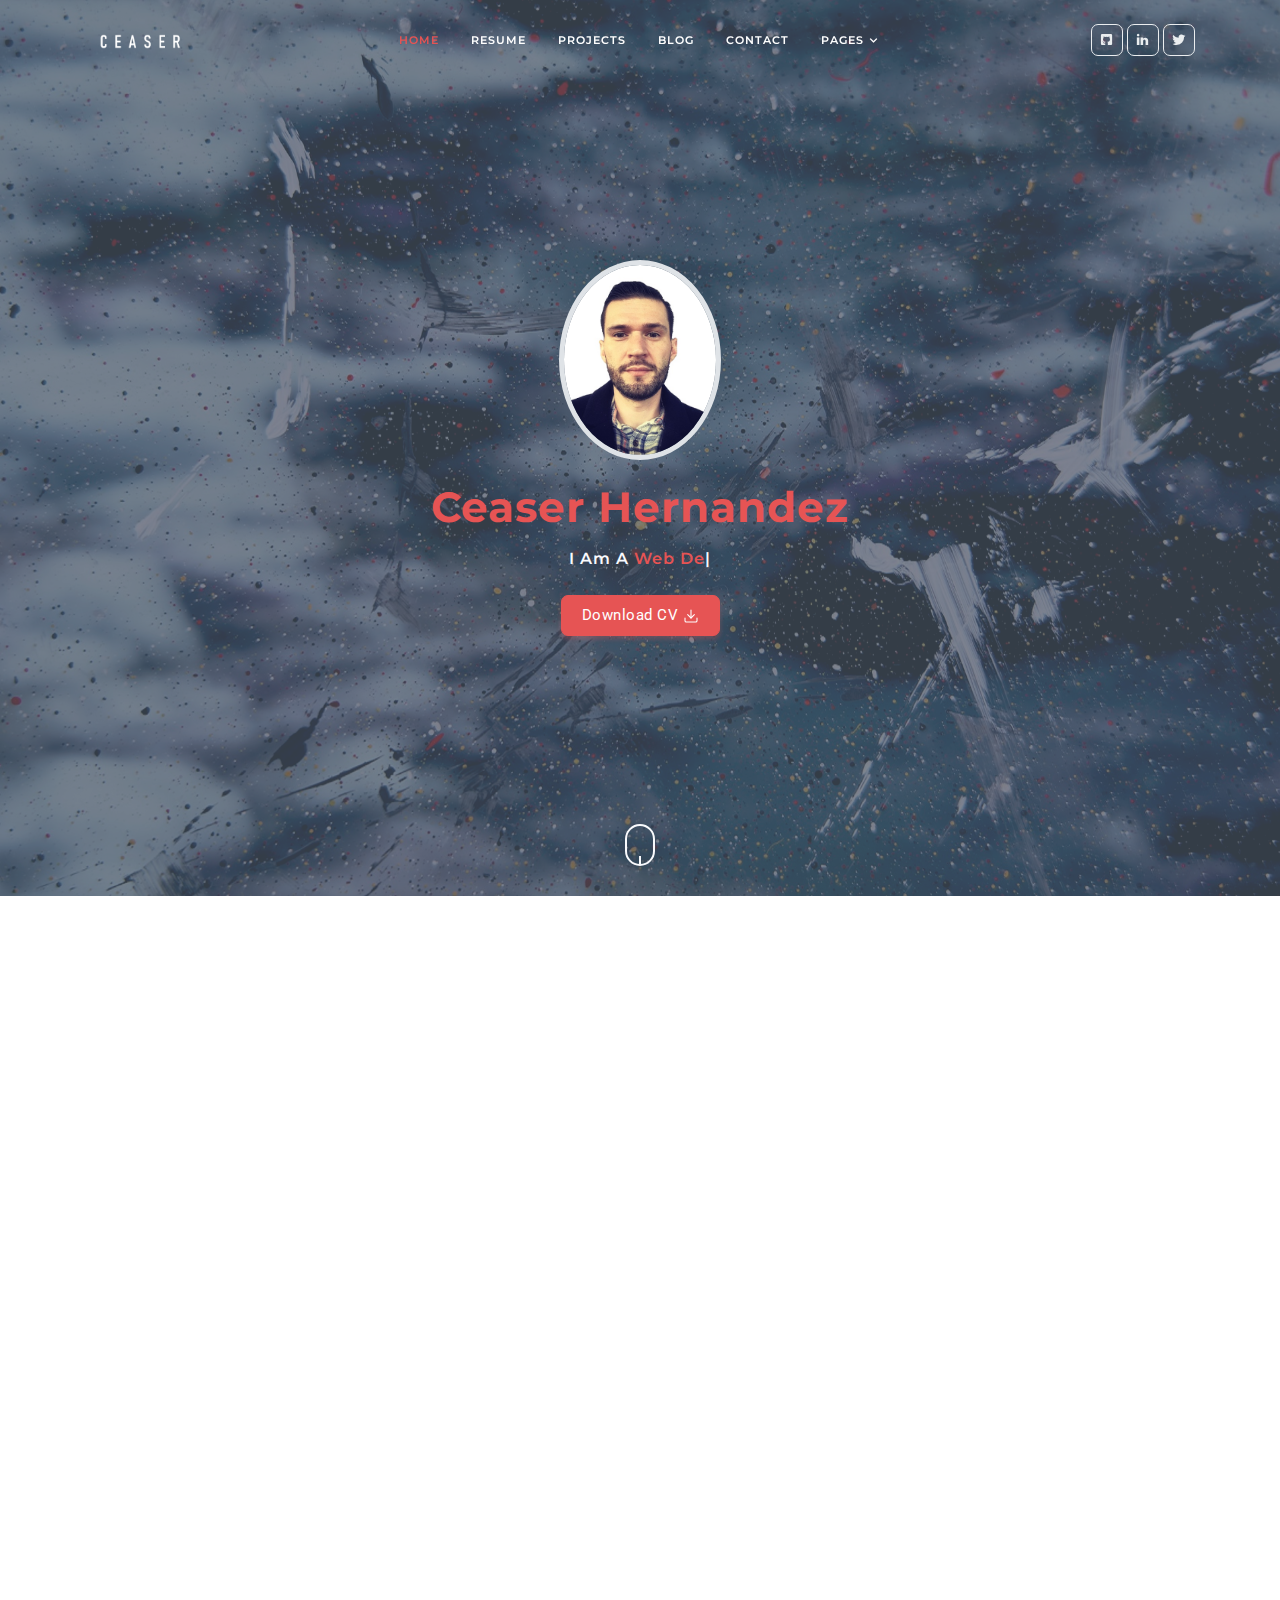
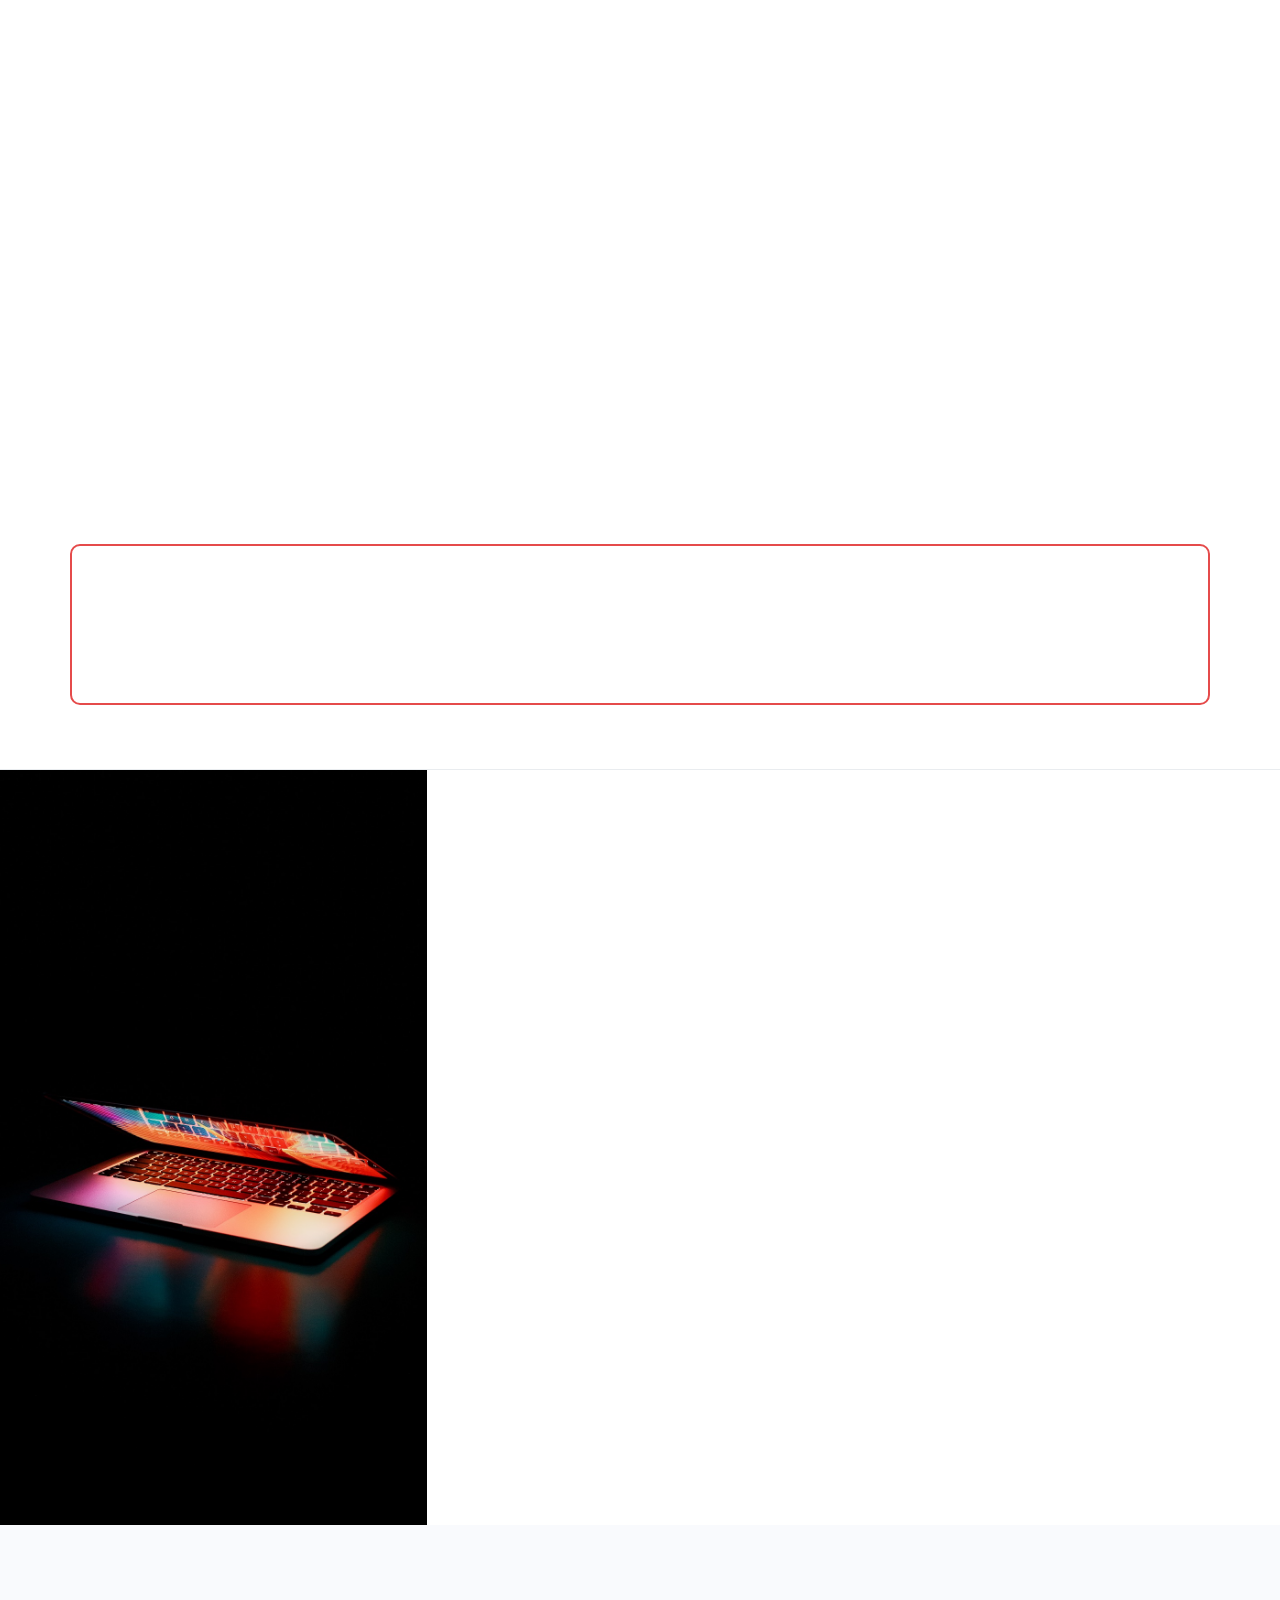
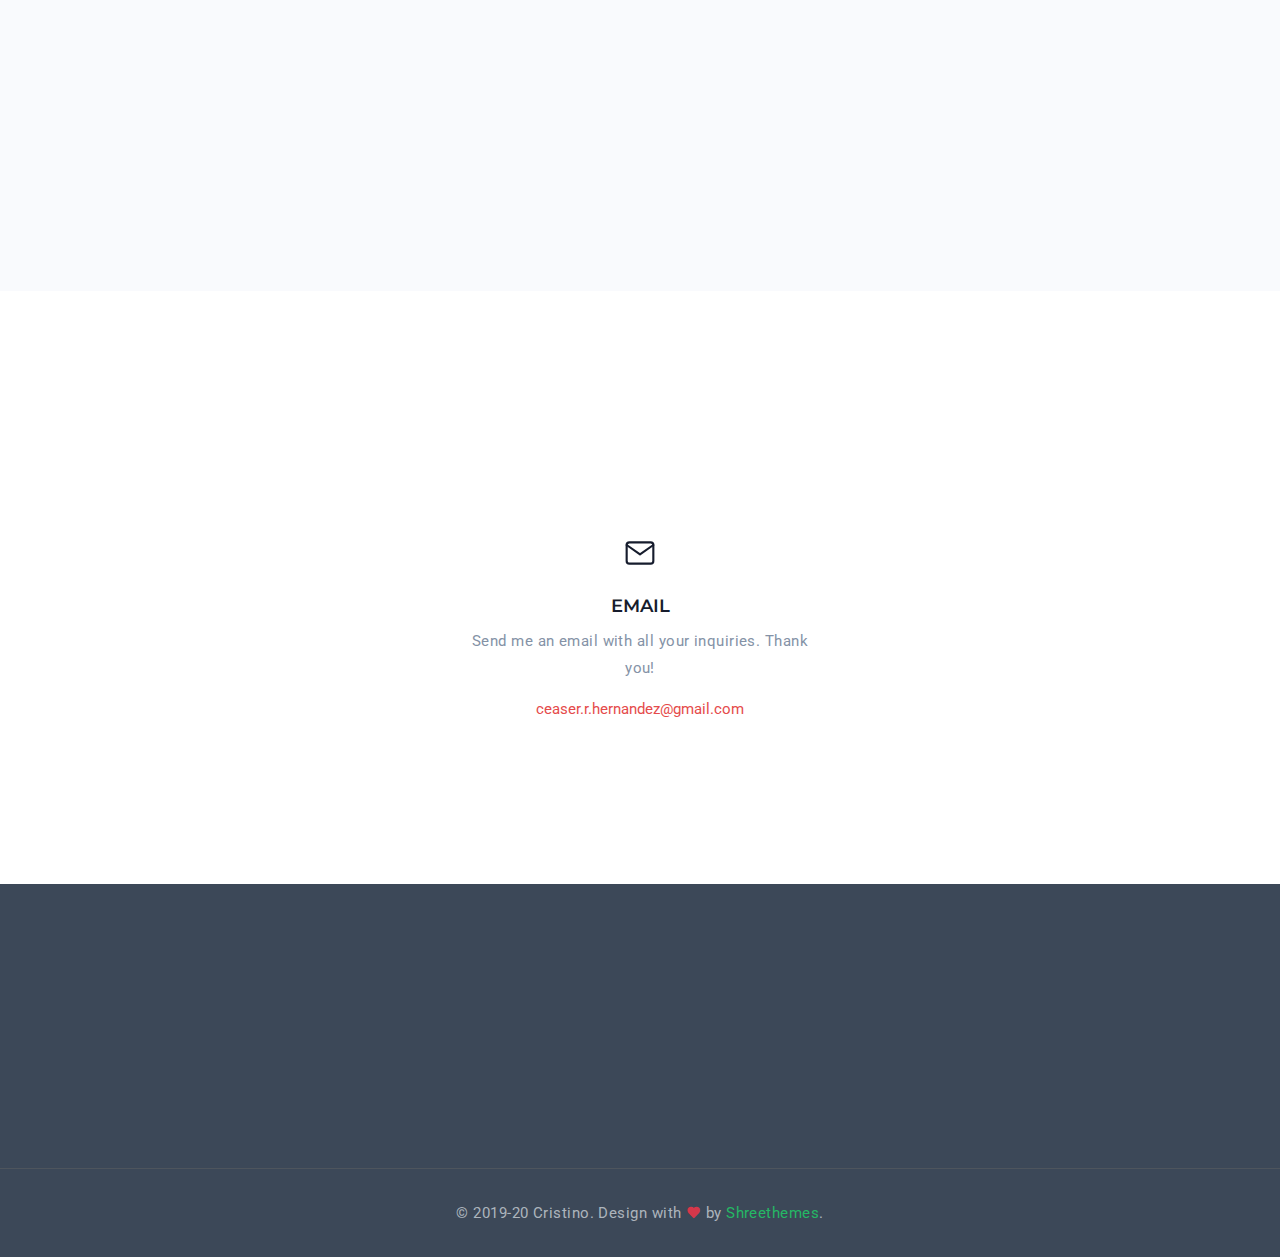
==== commit 46e0d8dd: "Initial Commit" ====
--- a/index.html
+++ b/index.html
@@ -591,7 +591,7 @@
                             </div>
                             <div class="gallary-title py-4 text-center">
                                 <h5><a href="tipCalc.html" class="title text-dark">Tip Calculator</a></h5>
-                                <span>Tools</span>
+                                <span>Web App Tools</span>
                             </div>
                         </div>
                     </div><!--end col-->
@@ -602,13 +602,13 @@
                                 <img src="images/portfolio/2.jpg" class="img-fluid" alt="member-image">
                                 <div class="overlay-work">
                                     <div class="work-content text-center">
-                                        <a href="http://vimeo.com/287684225" class="play-btn video-play-icon text-light work-icon bg-dark d-inline-block rounded-pill"><i data-feather="video" class="fea icon-sm image-icon"></i></a>
+                                        <a href="images/portfolio/2.jpg" class="text-light work-icon bg-dark d-inline-block rounded-pill mfp-image"><i data-feather="camera" class="fea icon-sm image-icon"></i></a>
                                     </div>
                                 </div>
                             </div>
                             <div class="gallary-title py-4 text-center">
-                                <h5><a href="page-portfolio-detail.html" class="title text-dark">The Nonsensical content</a></h5>
-                                <span>Illustrations</span>
+                                <h5><a href="commerceManager.html" class="title text-dark">Commerce Manager</a></h5>
+                                <span>Web App Tools</span>
                             </div>
                         </div>
                     </div><!--end col-->
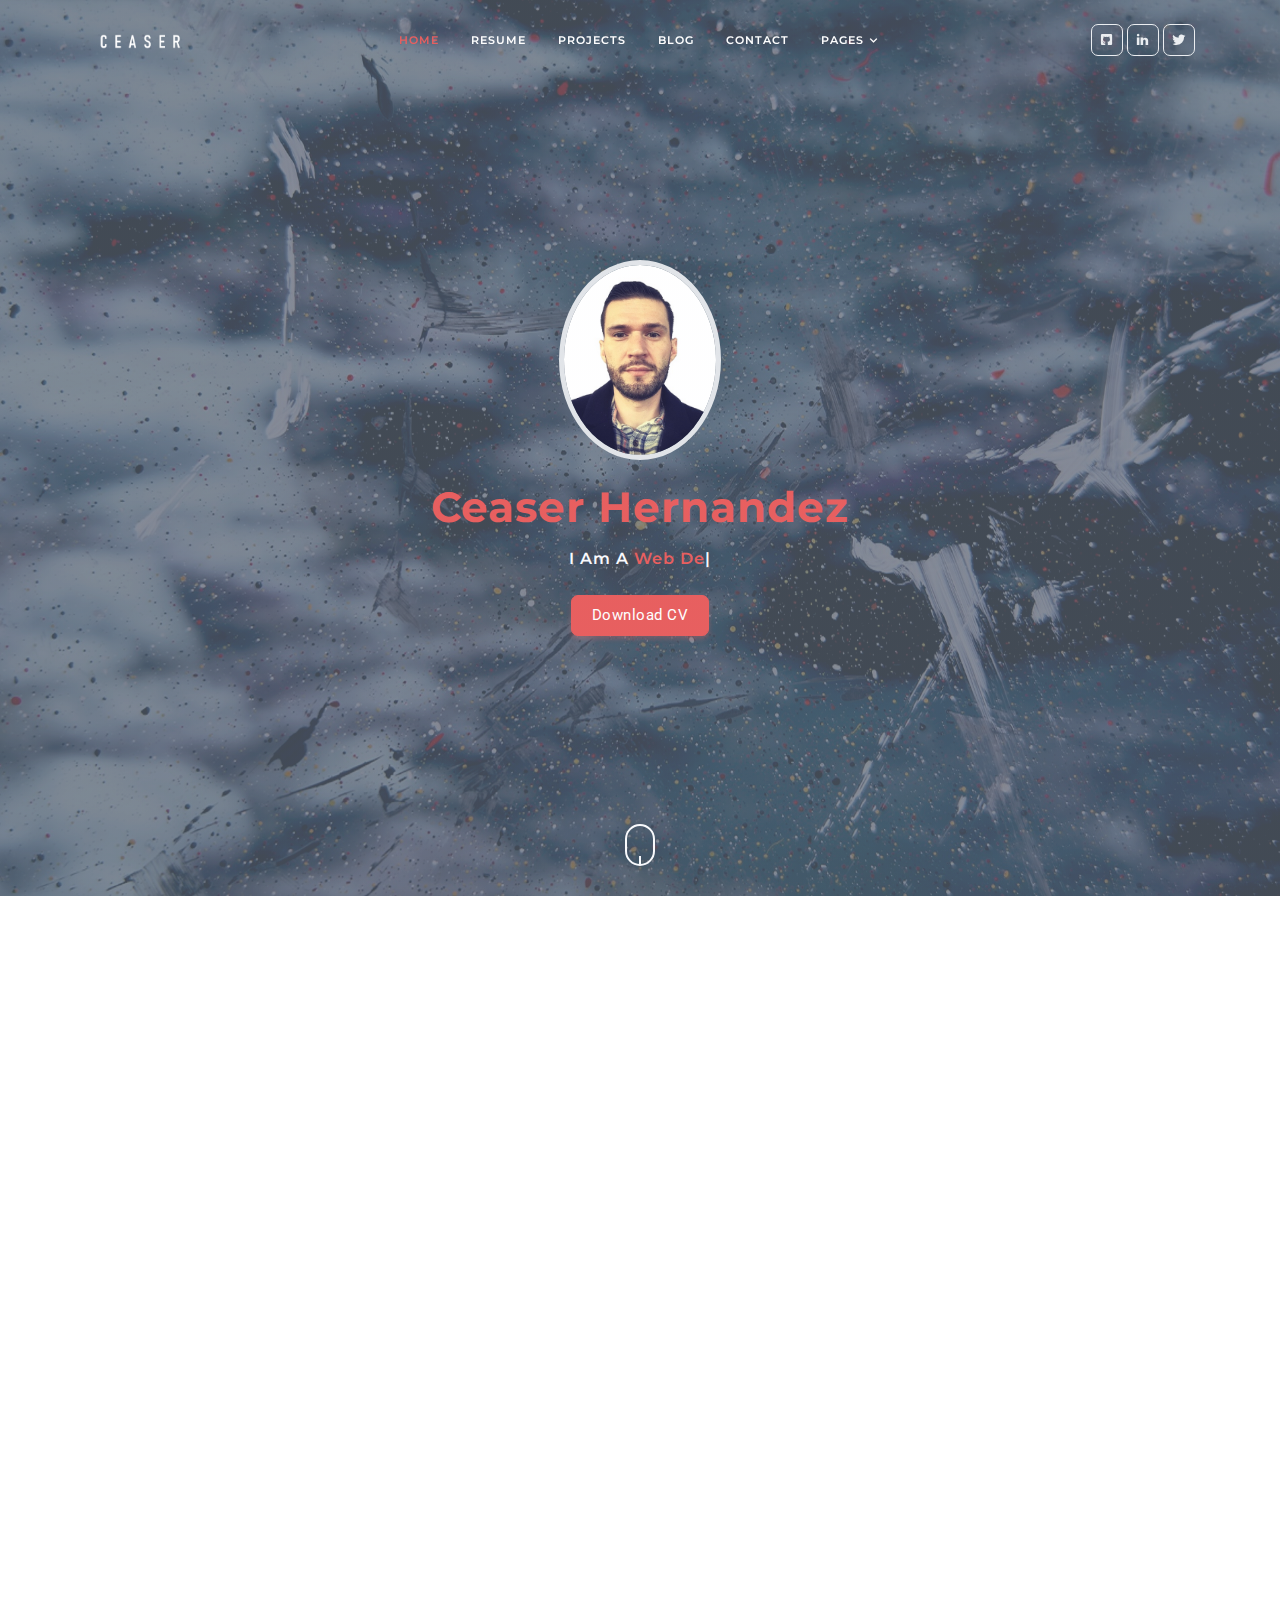
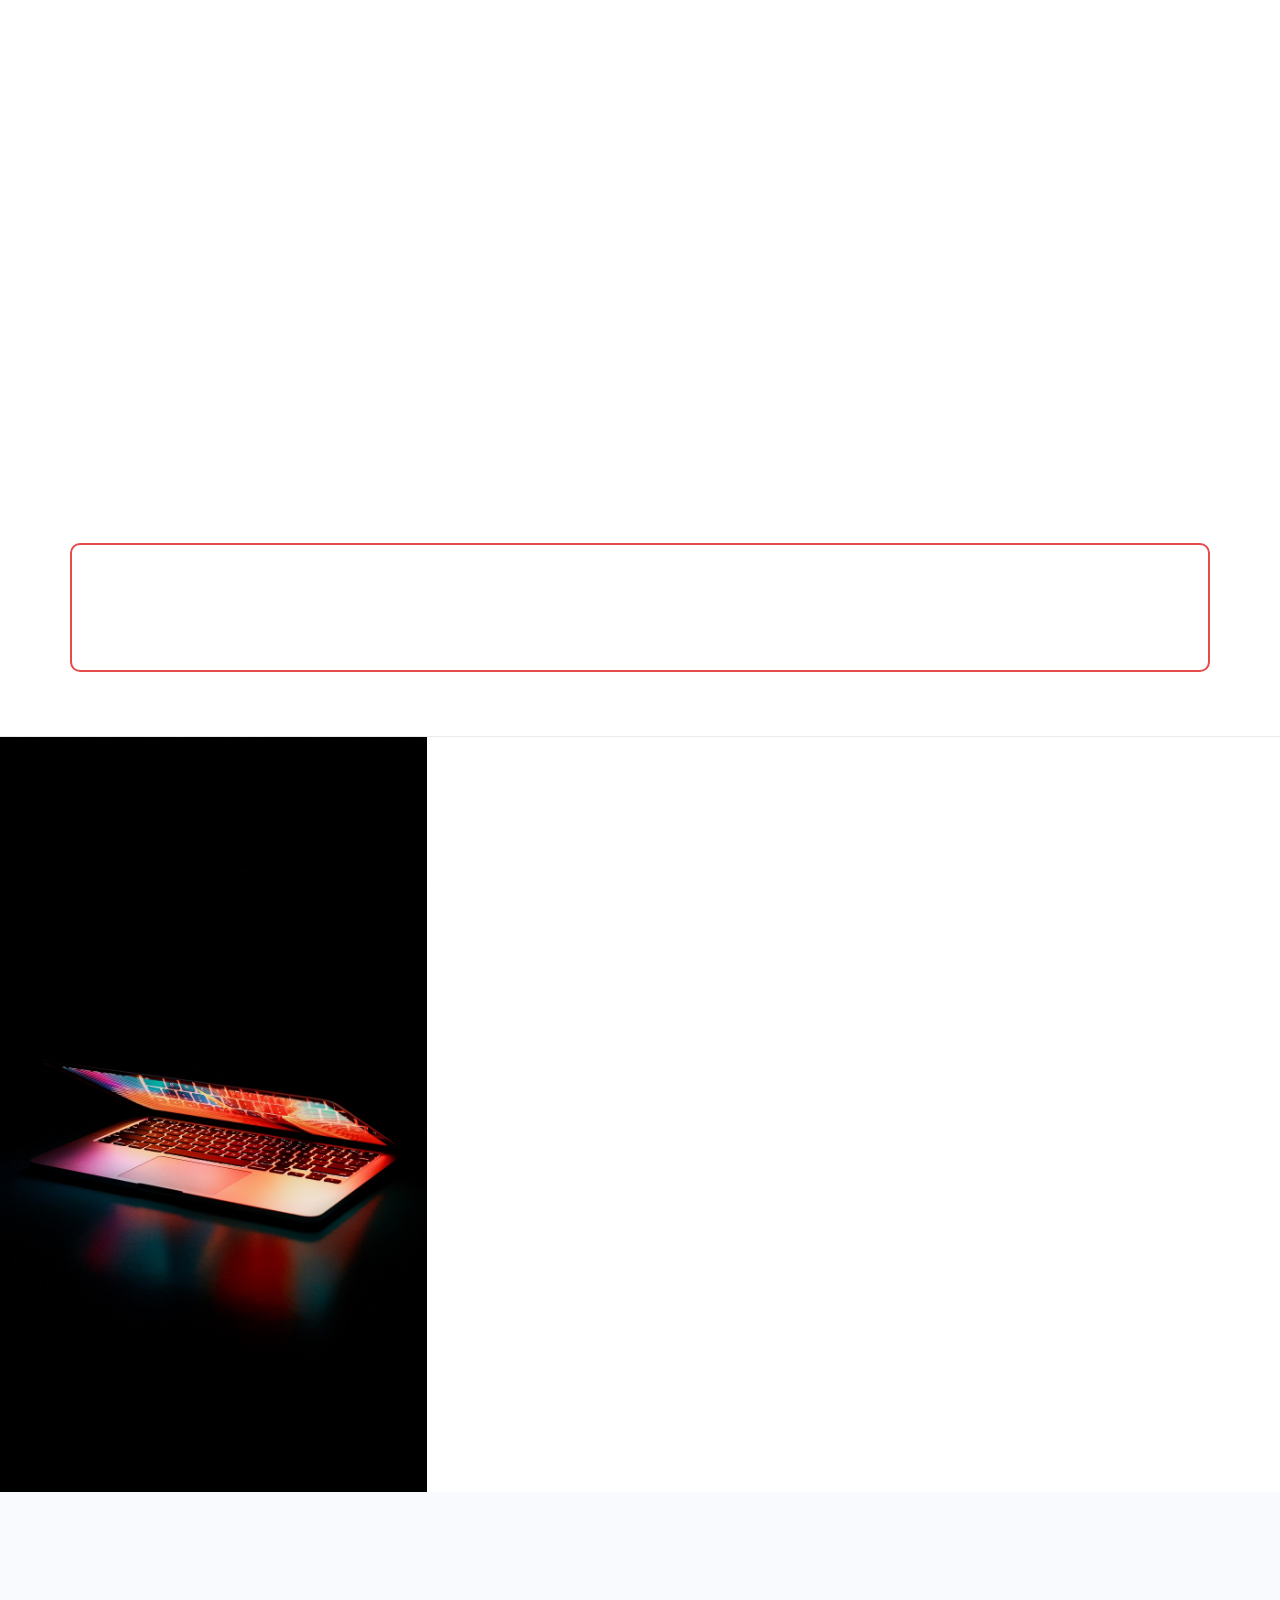
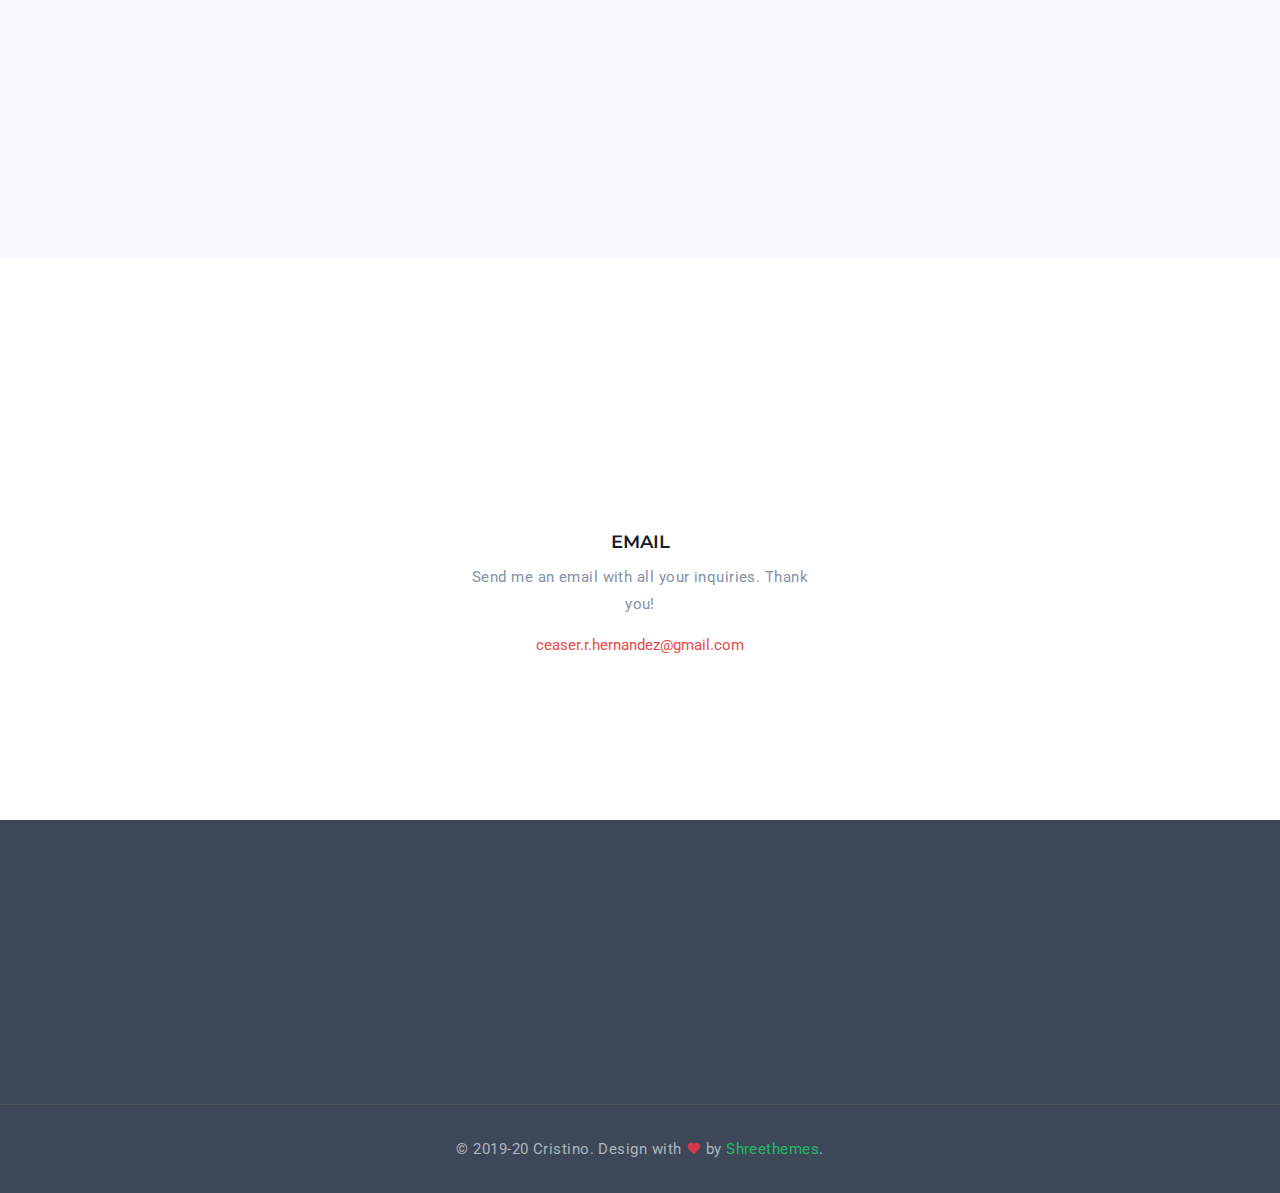
==== commit 7e58d35a: "Initial Commit" ====
--- a/index.html
+++ b/index.html
@@ -63,7 +63,7 @@
 			                <a class="nav-link" href="#home">Home</a>
                         </li><!--end nav item-->
                         <li class="nav-item">
-			                <a class="nav-link" href="#resume">Resume</a>
+			                <a class="nav-link" href="https://github.com/CeaserH/ceaserh.github.io/blob/master/CeaserHernandez.pdf">Resume</a>
 			            </li><!--end nav item-->
 			            <li class="nav-item">
 			                <a class="nav-link" href="#projects">Projects</a>
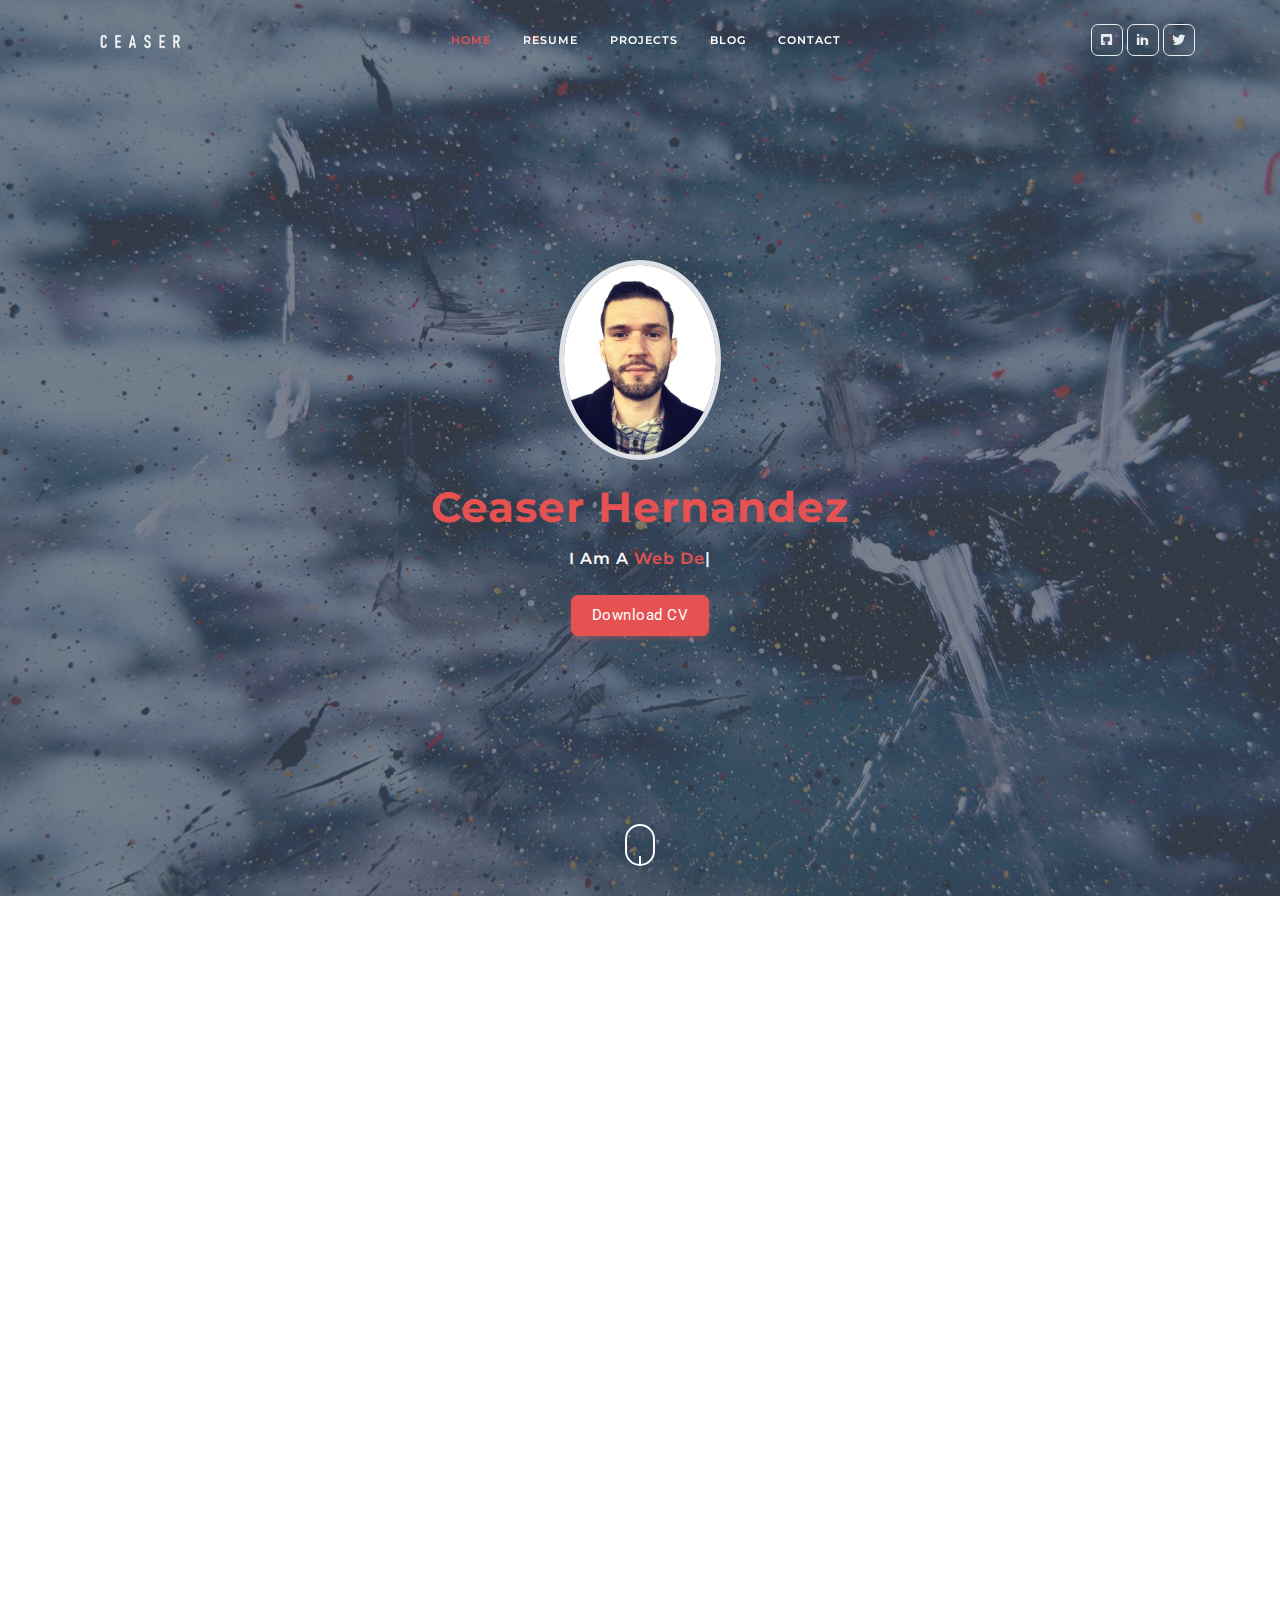
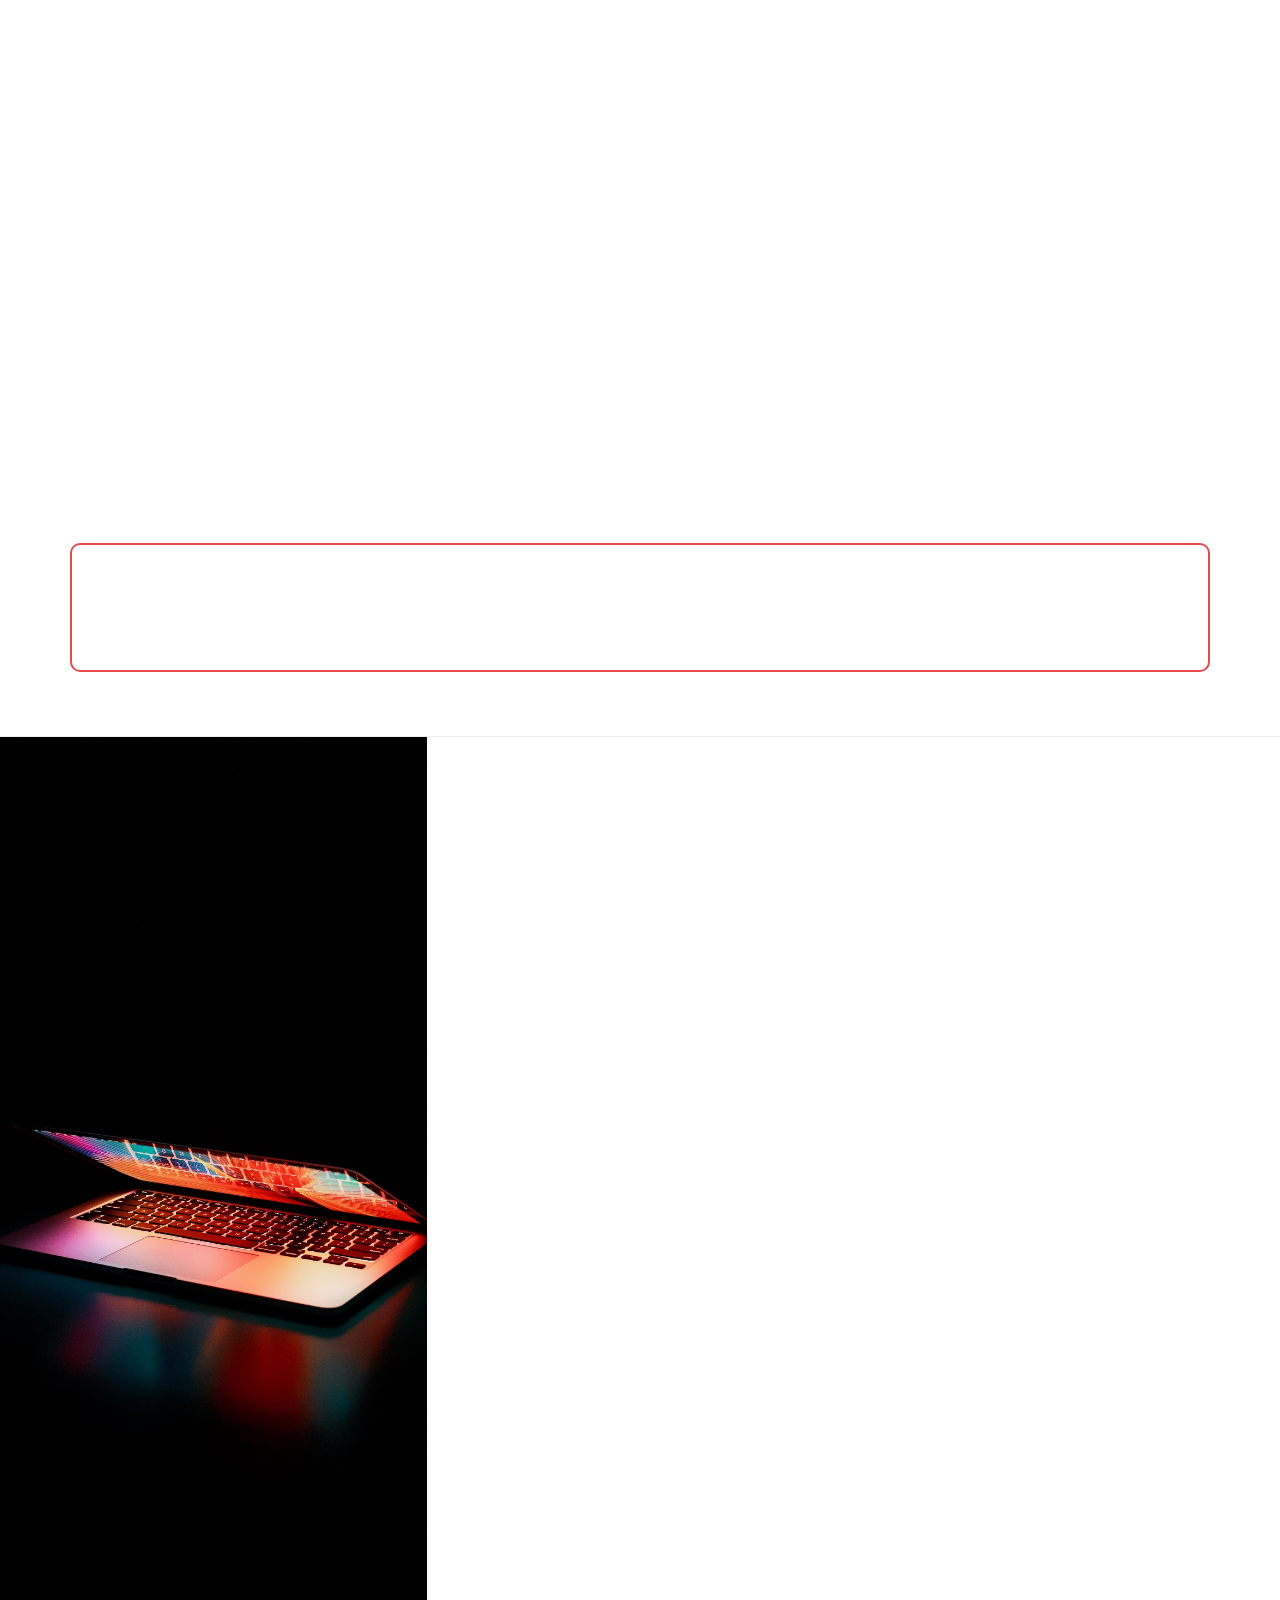
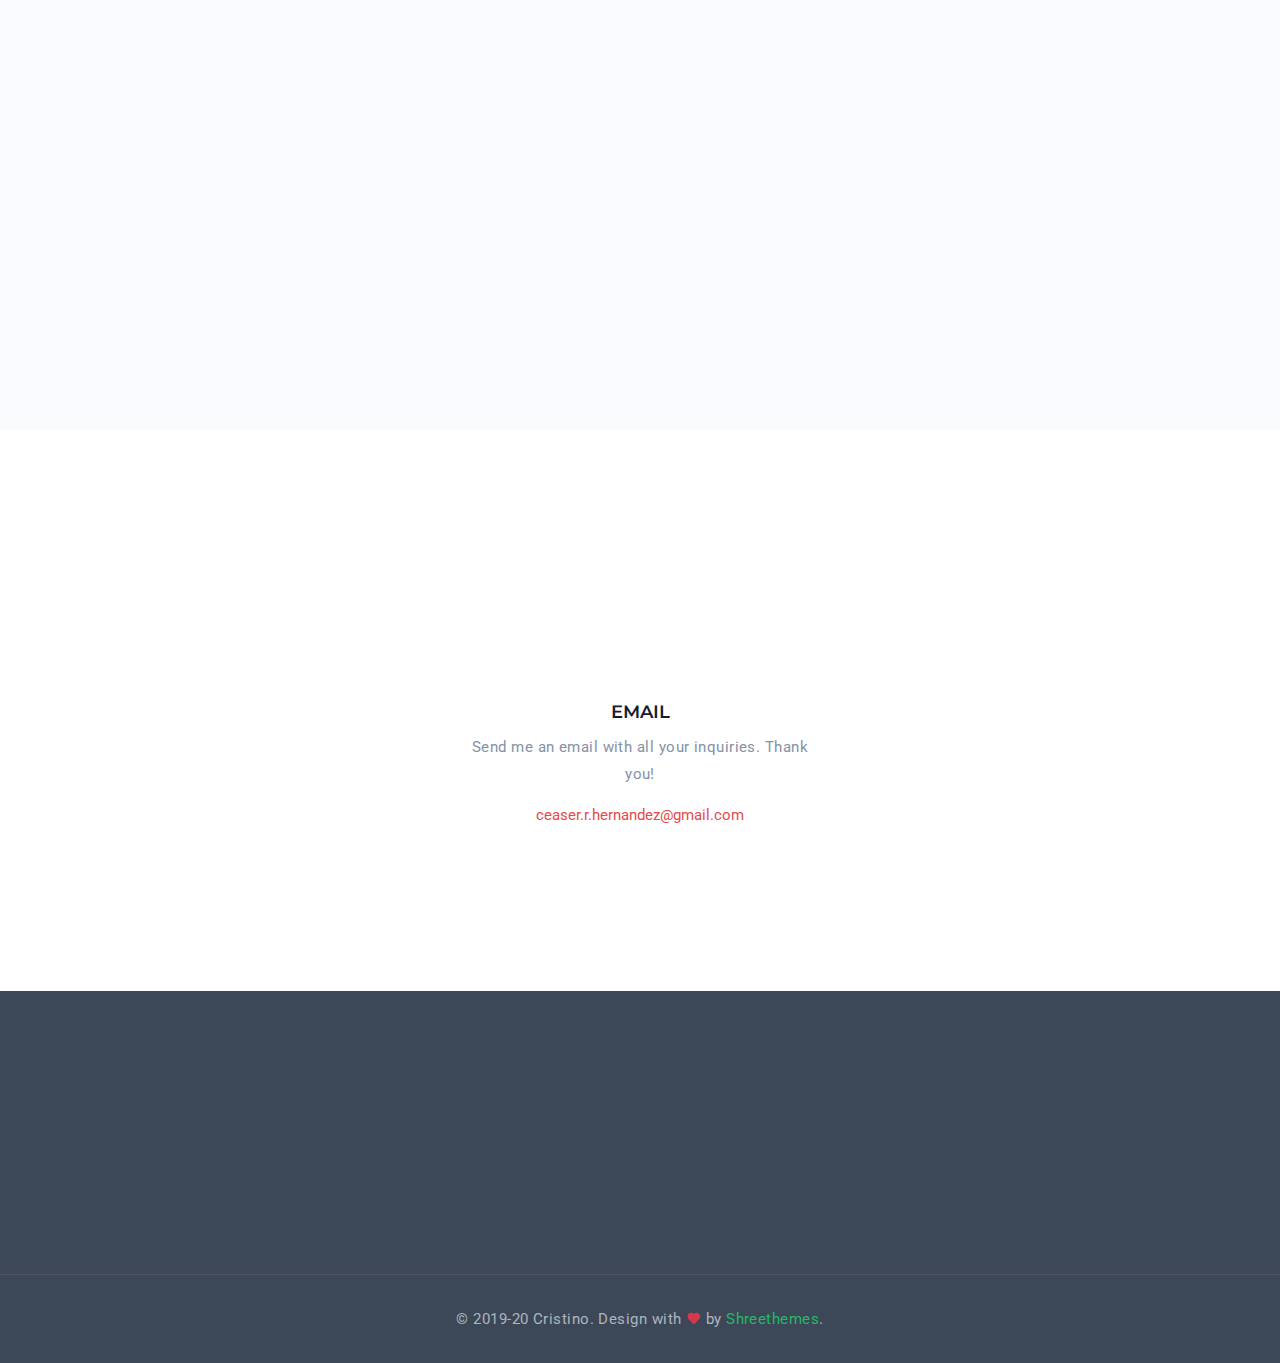
==== commit af170f8b: "Initial Commit" ====
--- a/index.html
+++ b/index.html
@@ -74,23 +74,7 @@
 			            <li class="nav-item">
                             <a class="nav-link" href="#contact">Contact</a>
                         </li><!--end nav item-->
-                        <li class="nav-item dropdown">
-                            <a class="nav-link dropdown-toggle" href="javascript:void(0)" id="navbarDropdown" role="button"
-                                data-toggle="dropdown" aria-haspopup="true" aria-expanded="false">Pages
-                            </a>
-                            <div class="dropdown-menu rounded m-0" aria-labelledby="navbarDropdown">
-                                <div class="container mx-0 mx-md-0">
-                                    <div class="row">
-                                        <div class="col-md-12">
-                                            <a class="dropdown-item" href="page-blog.html">Blog</a>
-                                            <a class="dropdown-item" href="page-blog-detail.html">Blog Detail</a>
-                                            <a class="dropdown-item" href="page-portfolio.html">Portfolio</a>
-                                            <a class="dropdown-item" href="page-portfolio-detail.html">Portfolio Detail</a>
-                                        </div><!--end col-->
-                                    </div><!--end row-->
-                                </div><!--end container-->
-                            </div>
-                        </li><!--end nav item-->
+                        
                     </ul>
 
                     <ul class="list-unstyled mb-0 mt-2 mt-sm-0 social-icon light-social-icon">
@@ -415,6 +399,22 @@
                                                     </div>
                                                 </div>
                                             </div><!--end process box-->
+                                            <div class="progress-box mt-4 pt-2">
+                                                <h6 class="font-weight-normal">Angular</h6>
+                                                <div class="progress">
+                                                    <div class="progress-bar position-relative bg-primary" style="width:55%;">
+                                                        <div class="progress-value d-block text-dark h6">50%</div>
+                                                    </div>
+                                                </div>
+                                            </div><!--end process box-->
+                                            <div class="progress-box mt-4 pt-2">
+                                                <h6 class="font-weight-normal">TypeScript</h6>
+                                                <div class="progress">
+                                                    <div class="progress-bar position-relative bg-primary" style="width:55%;">
+                                                        <div class="progress-value d-block text-dark h6">45%</div>
+                                                    </div>
+                                                </div>
+                                            </div><!--end process box-->
                                         </div><!--end teb pane-->
                                         
                                         <div class="tab-pane fade" id="pills-smart" role="tabpanel" aria-labelledby="pills-smart-tab">
@@ -492,7 +492,7 @@
 
                                         <div class="tab-pane fade" id="pills-apps" role="tabpanel" aria-labelledby="pills-apps-tab">
                                             <div class="progress-box mt-4 pt-2">
-                                                <h6 class="font-weight-normal">Angular JS</h6>
+                                                <h6 class="font-weight-normal">Spring</h6>
                                                 <div class="progress">
                                                     <div class="progress-bar position-relative bg-primary" style="width:40%;">
                                                         <div class="progress-value d-block text-dark h6">40%</div>
@@ -536,6 +536,14 @@
                                                 <div class="progress">
                                                     <div class="progress-bar position-relative bg-primary" style="width:50%;">
                                                         <div class="progress-value d-block text-dark h6">50%</div>
+                                                    </div>
+                                                </div>
+                                            </div>
+                                            <div class="progress-box mt-4 pt-2">
+                                                <h6 class="font-weight-normal">Postman</h6>
+                                                <div class="progress">
+                                                    <div class="progress-bar position-relative bg-primary" style="width:50%;">
+                                                        <div class="progress-value d-block text-dark h6">40%</div>
                                                     </div>
                                                 </div>
                                             </div>
@@ -714,13 +722,13 @@
                             <img src="images/blog/01.jpg" class="img-fluid rounded-top" alt="">
                             <div class="content pt-4 pb-4 p-3">
                                 <ul class="list-unstyled d-flex justify-content-between post-meta">
-                                            <li><i data-feather="user" class="fea icon-sm mr-1"></i><a href="https://www.computerworld.com/author/Woody-Leonhard/" class="text-dark">Woody Leonhard</a></li> 
-                                            <li><i data-feather="tag" class="fea icon-sm mr-1"></i><a href="https://www.computerworld.com/" class="text-dark">Computerworld</a></li>                                    
+                                            <li><i data-feather="user" class="fea icon-sm mr-1"></i><a href="https://www.theverge.com/authors/tom-warren" class="text-dark">Tom Warren</a></li> 
+                                            <li><i data-feather="tag" class="fea icon-sm mr-1"></i><a href="https://www.theverge.com/" class="text-dark">The Verge</a></li>                                    
                                         </ul>  
-                                <h5 class="mb-3"><a href="https://www.computerworld.com/article/3561576/microsoft-patch-tuesday-is-nigh-pause-updates-now.html" class="title text-dark">Microsoft Patch Tuesday is nigh: Pause updates now.</a></h5> 
+                                <h5 class="mb-3"><a href="https://www.theverge.com/2020/6/29/21306674/github-down-errors-outage-june-2020" class="title text-dark">GitHub went down for two hours, affecting thousands of software developers</a></h5> 
                                 <ul class="list-unstyled mb-0 pt-3 border-top d-flex justify-content-between">
-                                    <li><a href="https://www.computerworld.com/article/3561576/microsoft-patch-tuesday-is-nigh-pause-updates-now.html" class="text-dark">Read More <i data-feather="chevron-right" class="fea icon-sm"></i></a></li>
-                                    <li><i class="mdi mdi-calendar-edit mr-1"></i>8th June, 2020</li>
+                                    <li><a href="https://www.theverge.com/2020/6/29/21306674/github-down-errors-outage-june-2020" class="text-dark">Read More <i data-feather="chevron-right" class="fea icon-sm"></i></a></li>
+                                    <li><i class="mdi mdi-calendar-edit mr-1"></i>29th June, 2020</li>
                                 </ul>
                             </div><!--end content-->
                         </div><!--end blog post-->
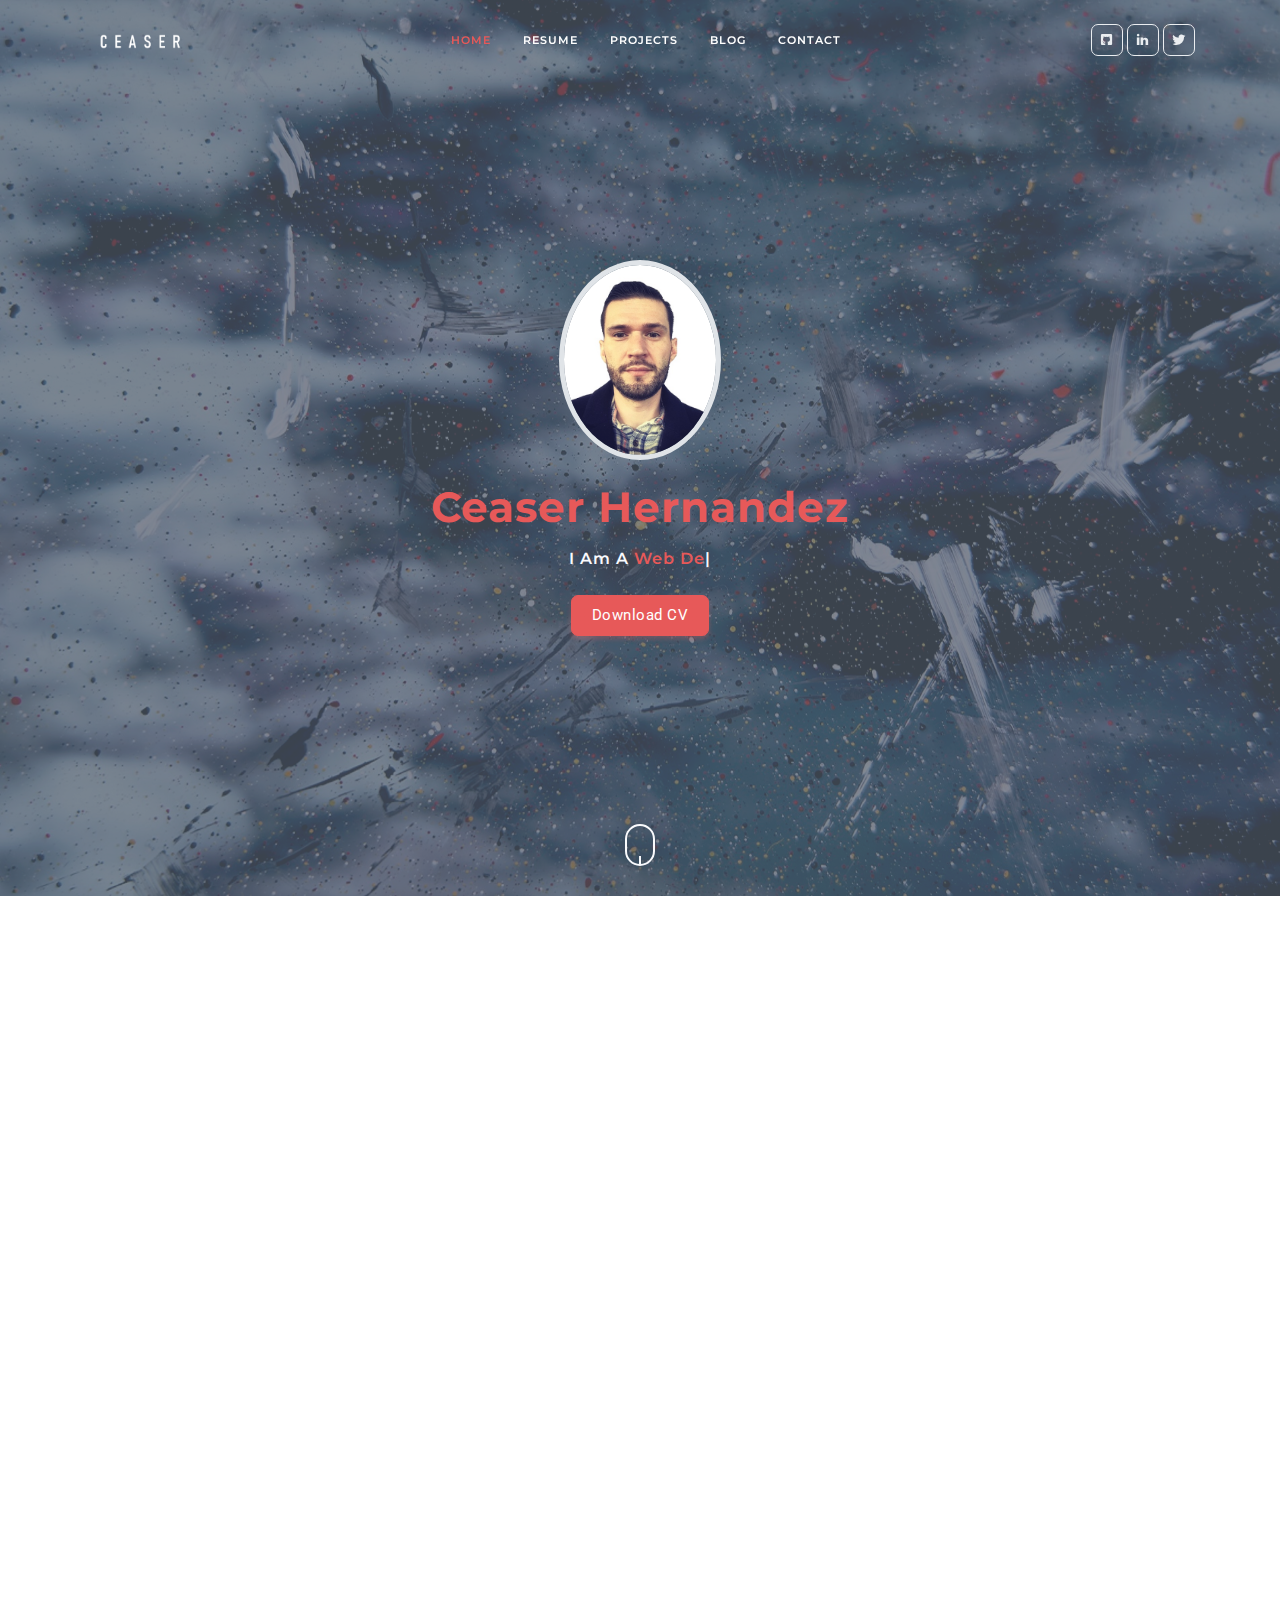
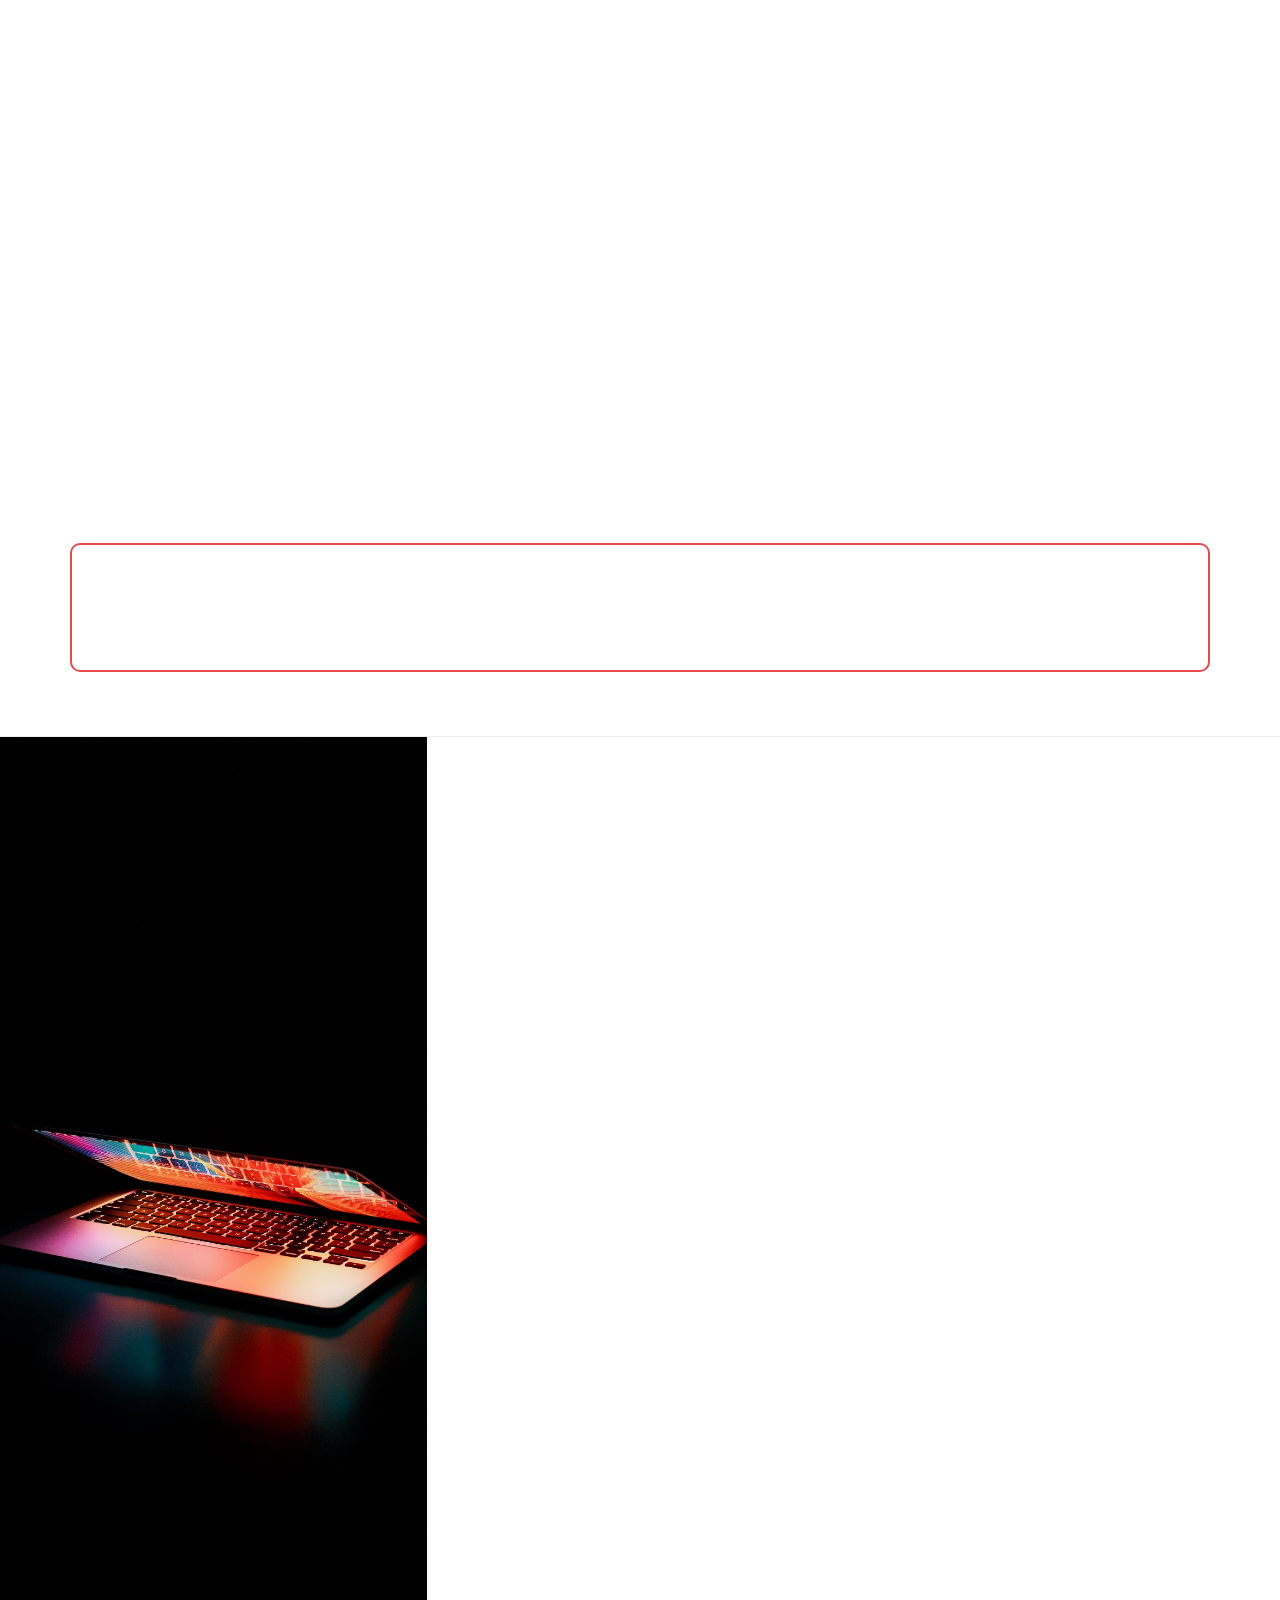
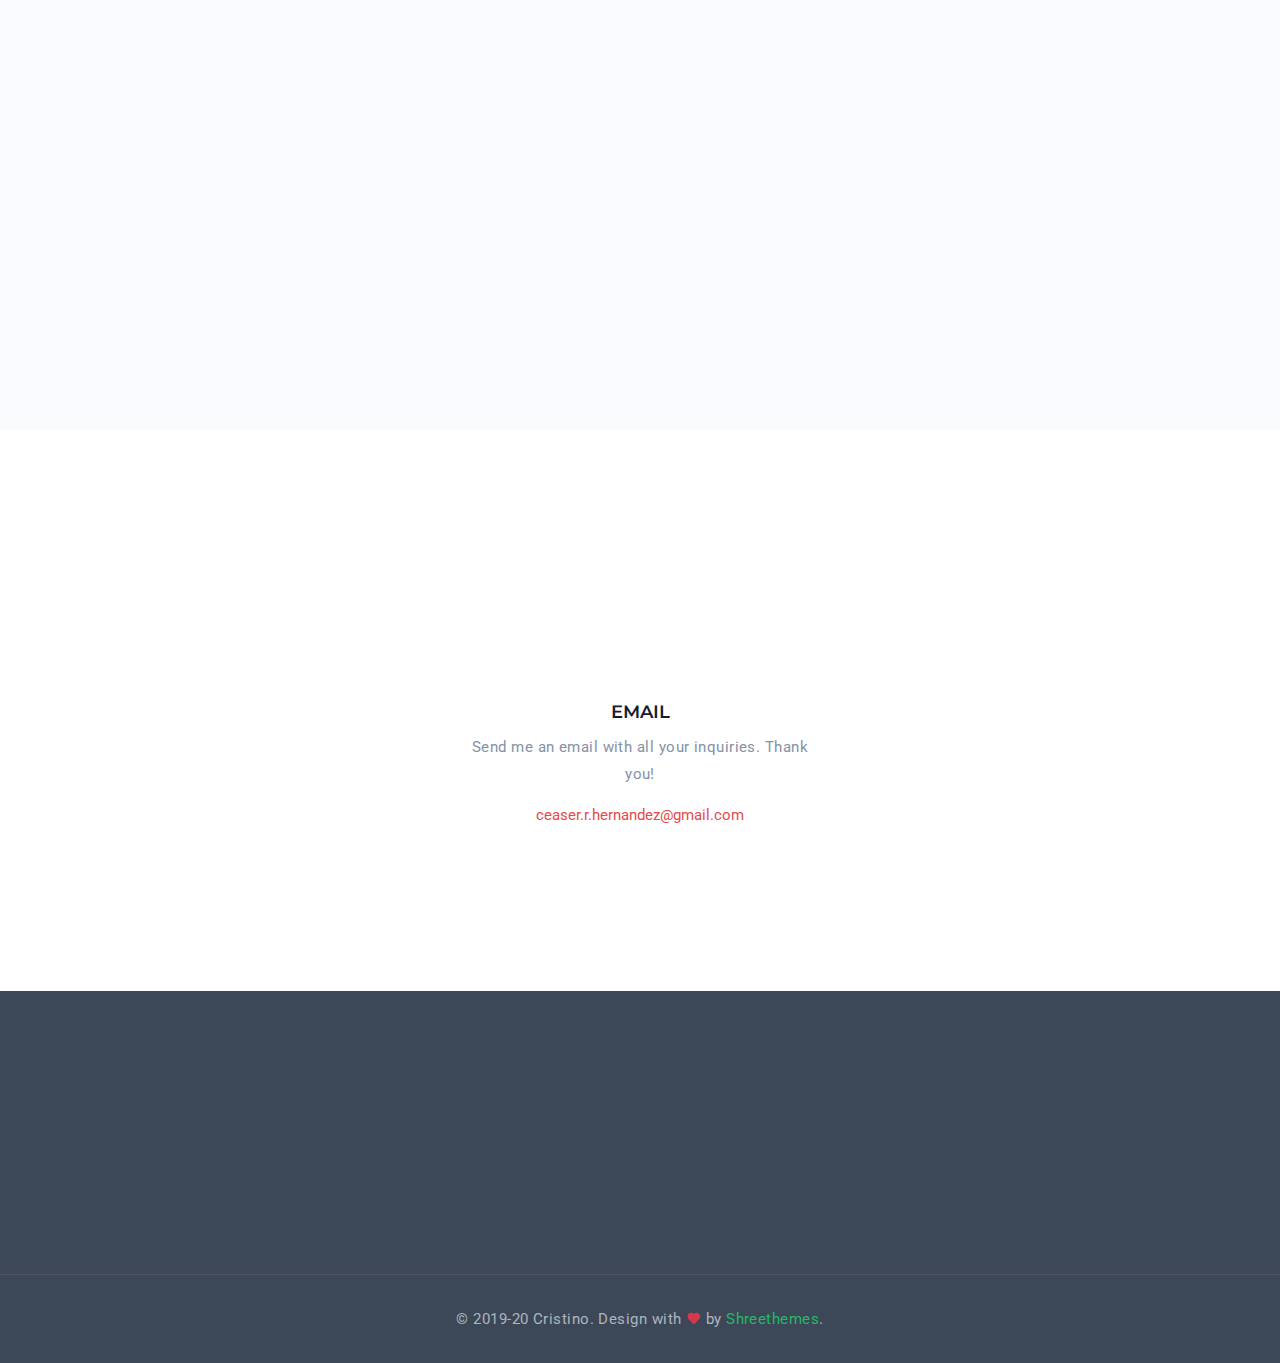
==== commit 84474d20: "Initial Commit" ====
--- a/index.html
+++ b/index.html
@@ -8,7 +8,7 @@
         <meta name="viewport" content="width=device-width, initial-scale=1.0">
         <meta name="description" content="Premium Bootstrap 4 Landing Page Template" />
         <meta name="keywords" content="bootstrap 4, premium, marketing, multipurpose" />
-        <meta content="Shreethemes" name="author" />
+        <meta content="Shreethemes" name="Ceaser Hernandez" />
         <!-- favicon -->
         <link rel="shortcut icon" href="images/favicon.ico">
         <!-- Bootstrap -->
@@ -655,7 +655,7 @@
                         </div>
                     </div><!--end col-->
 
-                    <div class="col-lg-4 col-md-6 mt-4 pt-2 creative photography" data-aos="fade-up">
+                    <div class="col-lg-4 col-md-6 mt-4 pt-2 creative personal photography" data-aos="fade-up">
                         <div class="portfolio-box rounded position-relative overflow-hidden">
                             <div class="portfolio-box-img position-relative overflow-hidden">
                                 <img src="images/portfolio/3.jpg" class="img-fluid" alt="member-image">
@@ -666,8 +666,8 @@
                                 </div>
                             </div>
                             <div class="gallary-title py-4 text-center">
-                                <h5><a href="page-portfolio-detail.html" class="title text-dark">Automatic Recognition</a></h5>
-                                <span>Web Design</span>
+                                <h5><a href="personalPort.html" class="title text-dark">Personal Portfolio</a></h5>
+                                <span>Web Portfolio Design</span>
                             </div>
                         </div>
                     </div><!--end col-->
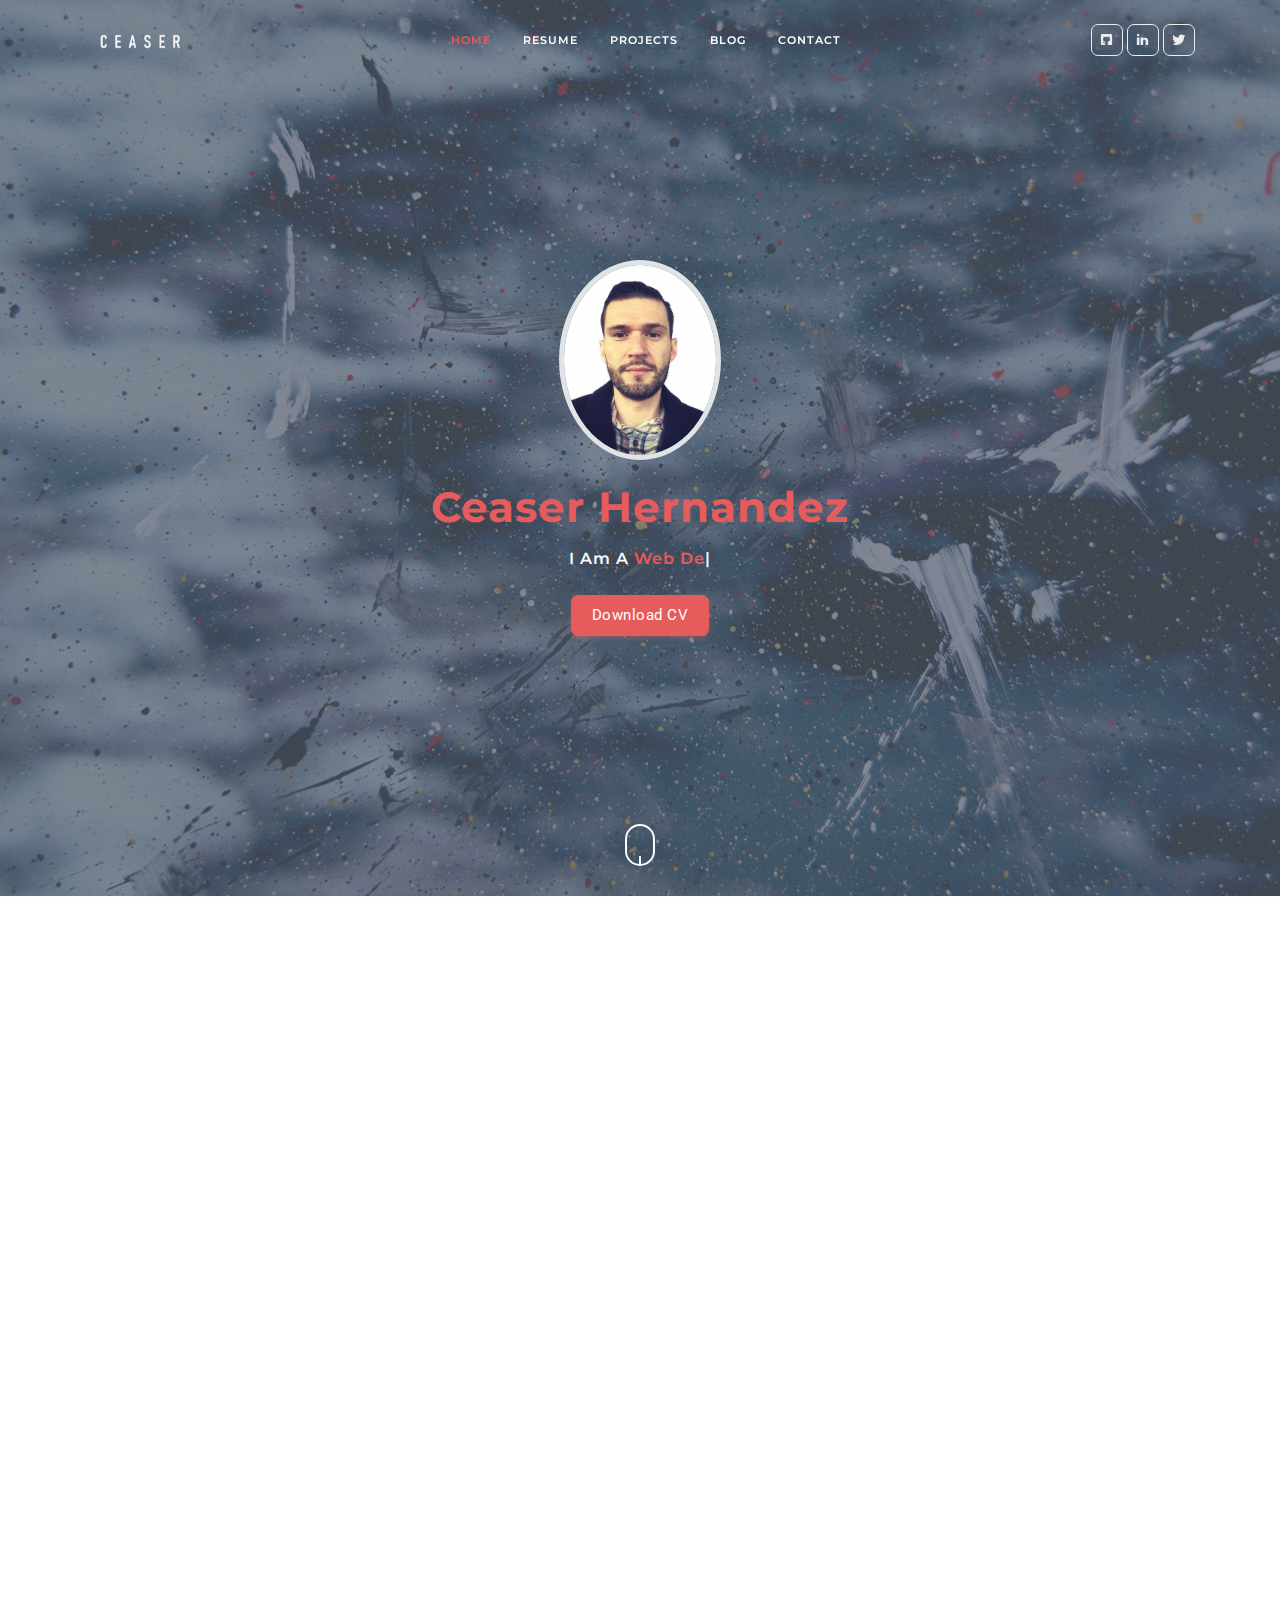
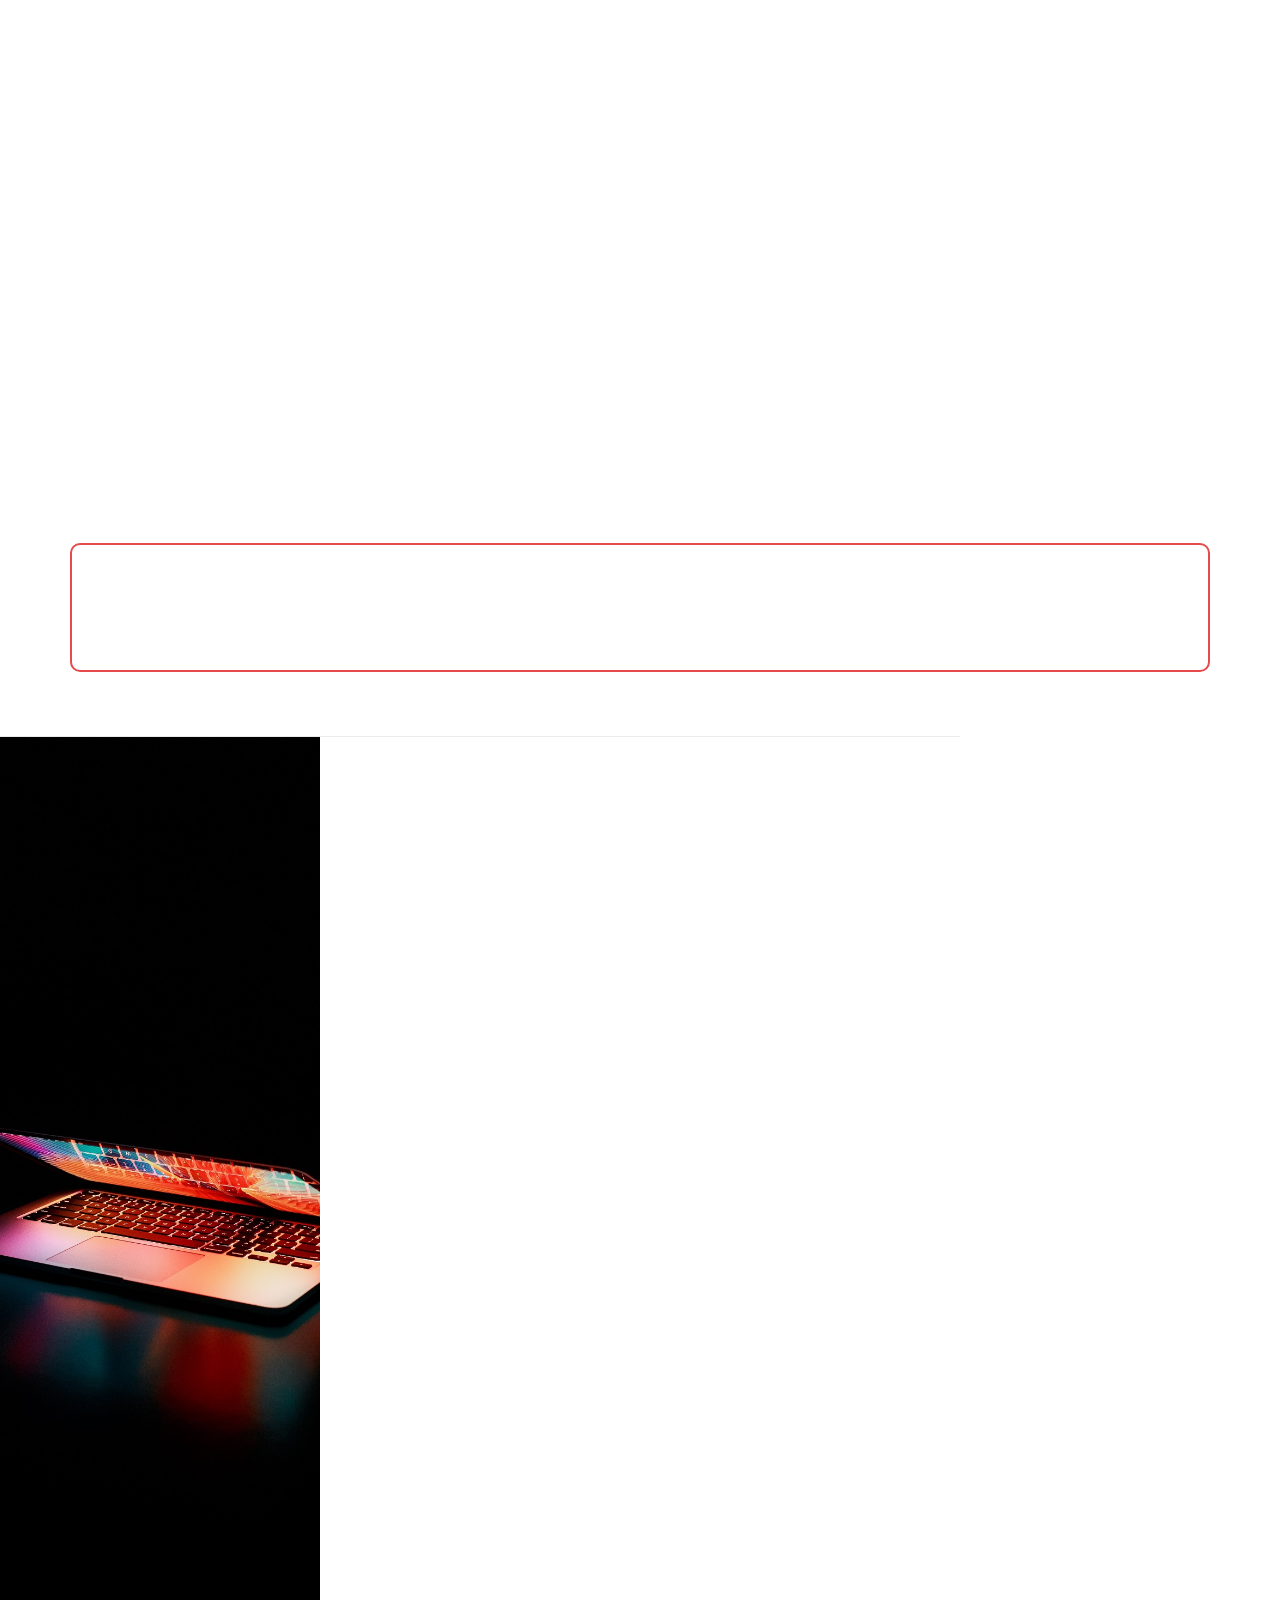
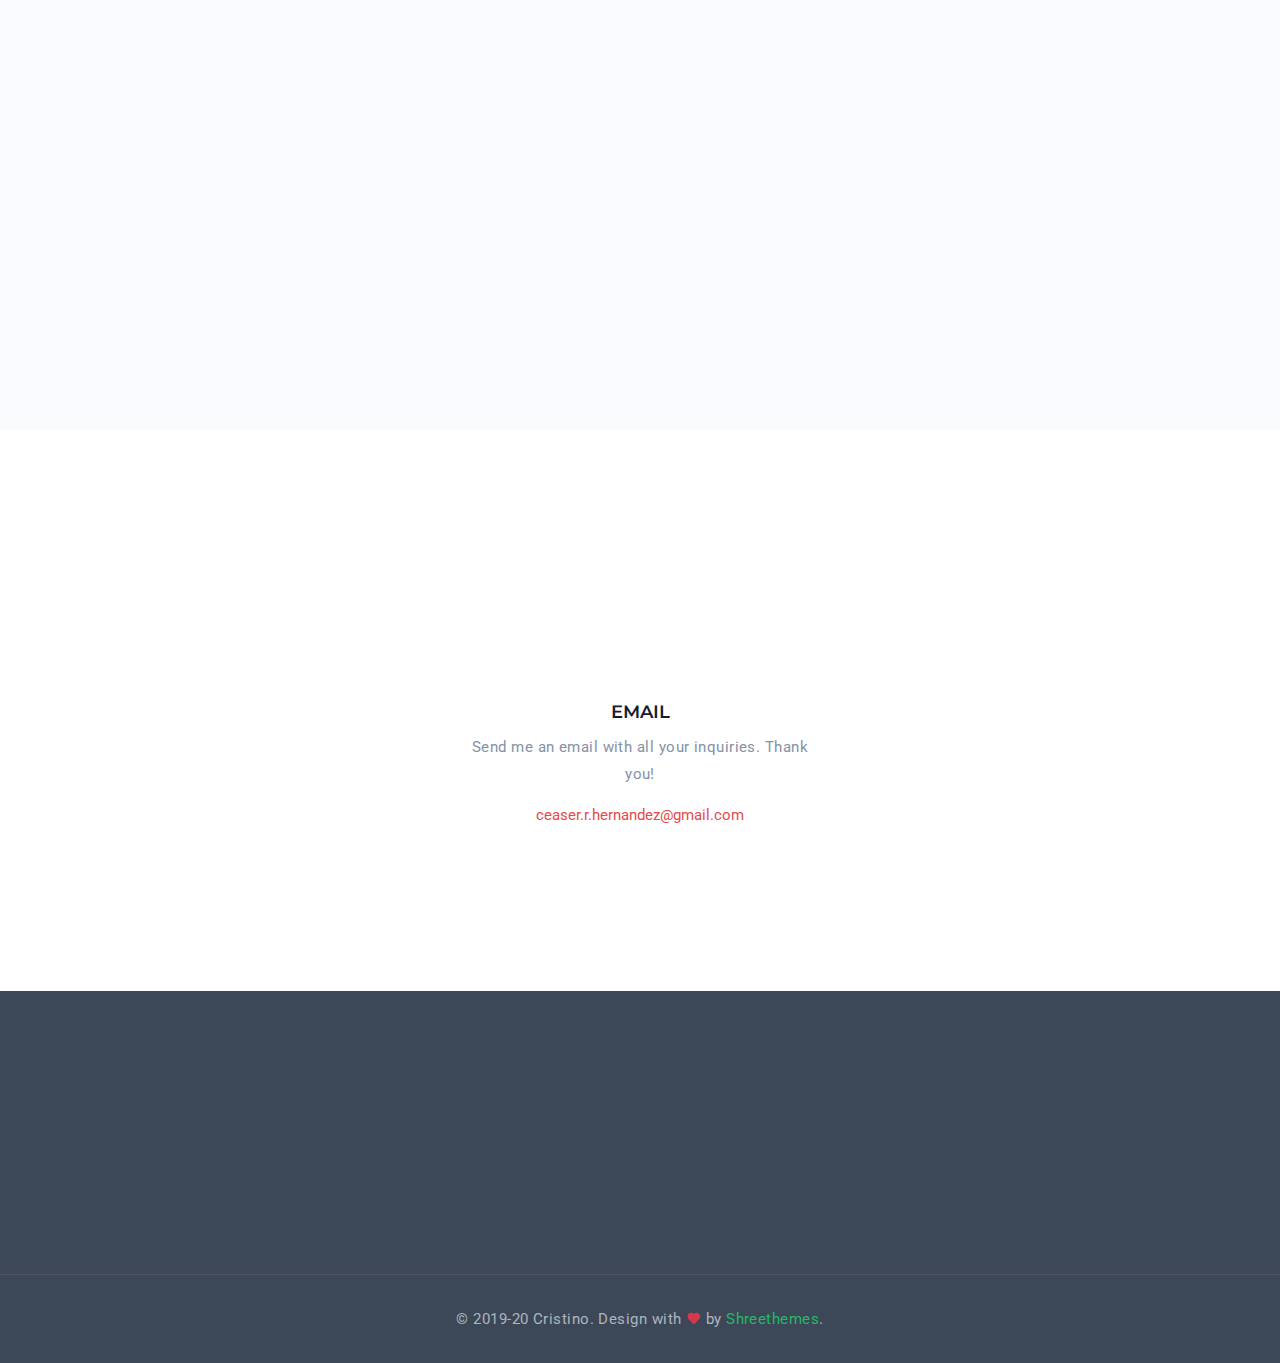
==== commit fac8869e: "Initial Commit" ====
--- a/index.html
+++ b/index.html
@@ -6,8 +6,8 @@
         <meta charset="utf-8" />
         <title>Ceaser Hernandez</title>
         <meta name="viewport" content="width=device-width, initial-scale=1.0">
-        <meta name="description" content="Premium Bootstrap 4 Landing Page Template" />
-        <meta name="keywords" content="bootstrap 4, premium, marketing, multipurpose" />
+        <meta name="description" content="Web Portfolio for Ceaser Hernandez" />
+        <meta name="keywords" content="Portfolio, Web Development, Web Design, Front-End Engineer, Software Engineer" />
         <meta content="Shreethemes" name="Ceaser Hernandez" />
         <!-- favicon -->
         <link rel="shortcut icon" href="images/favicon.ico">
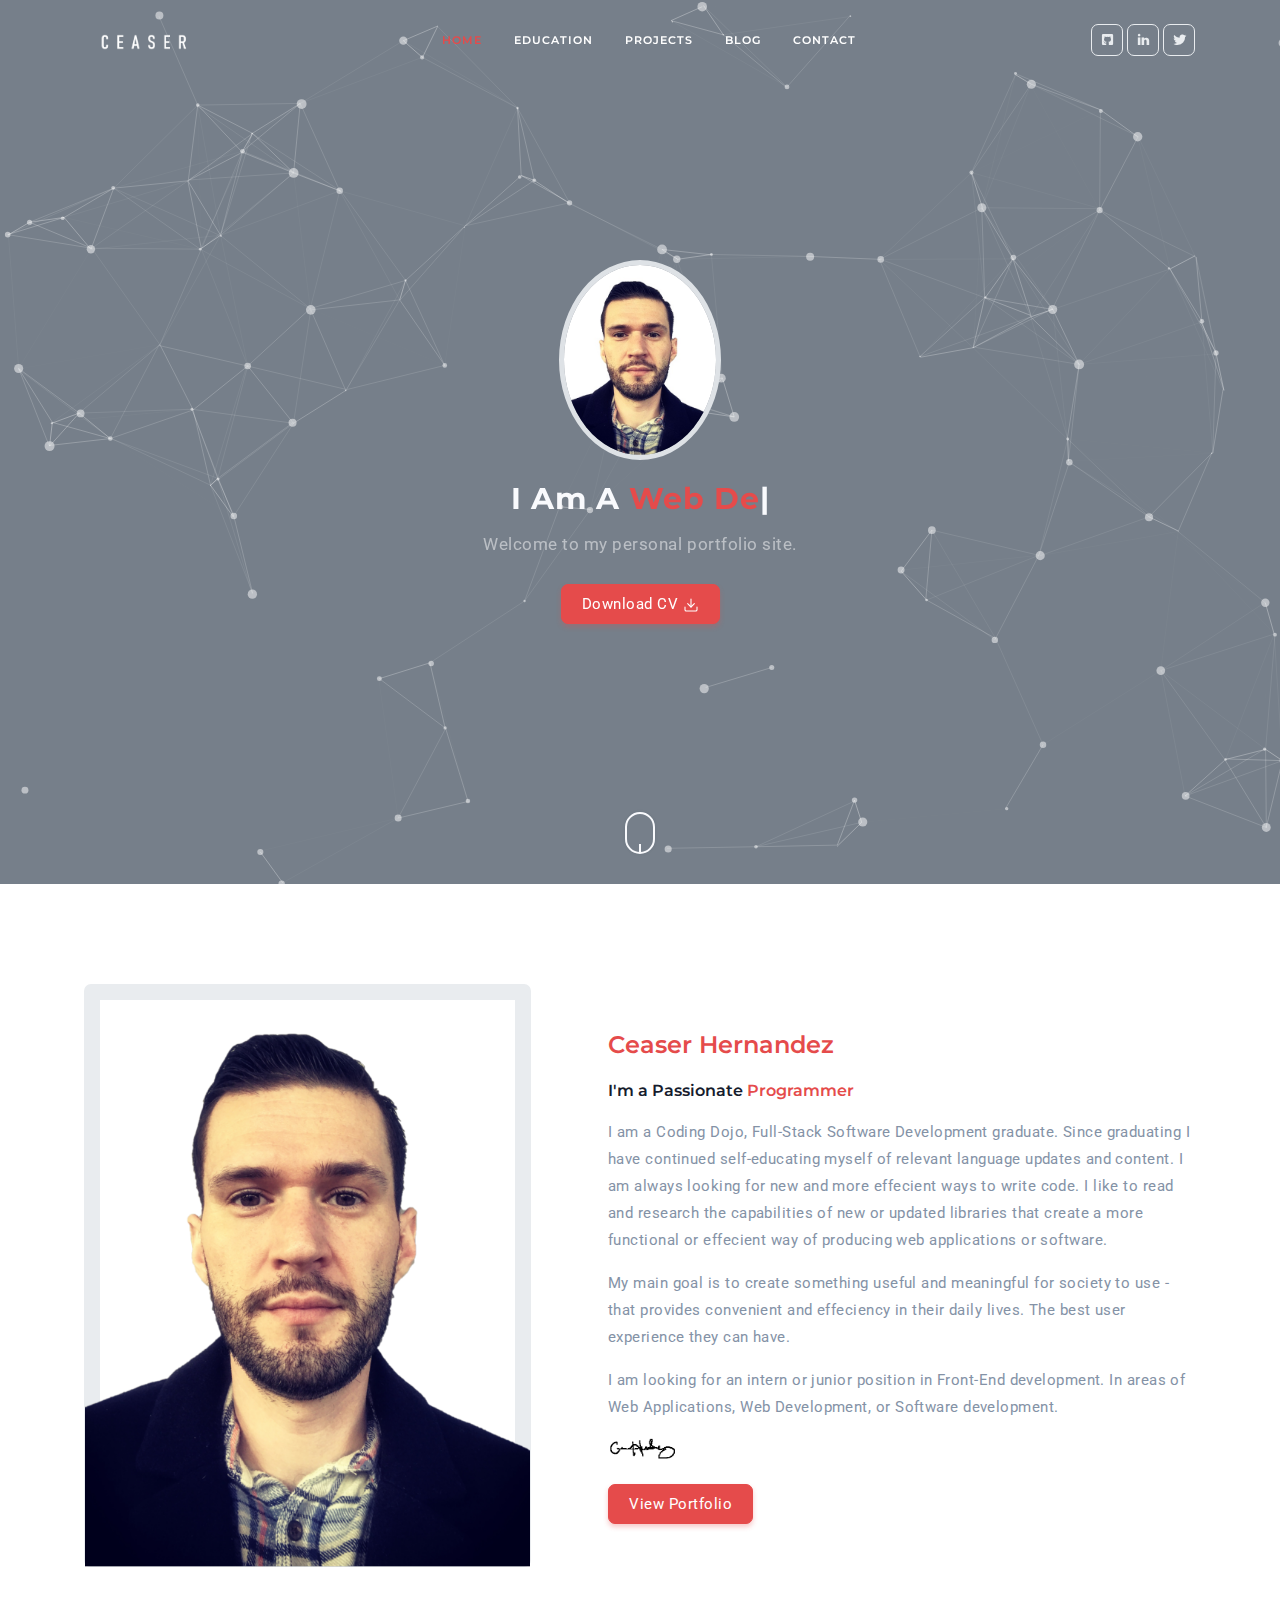
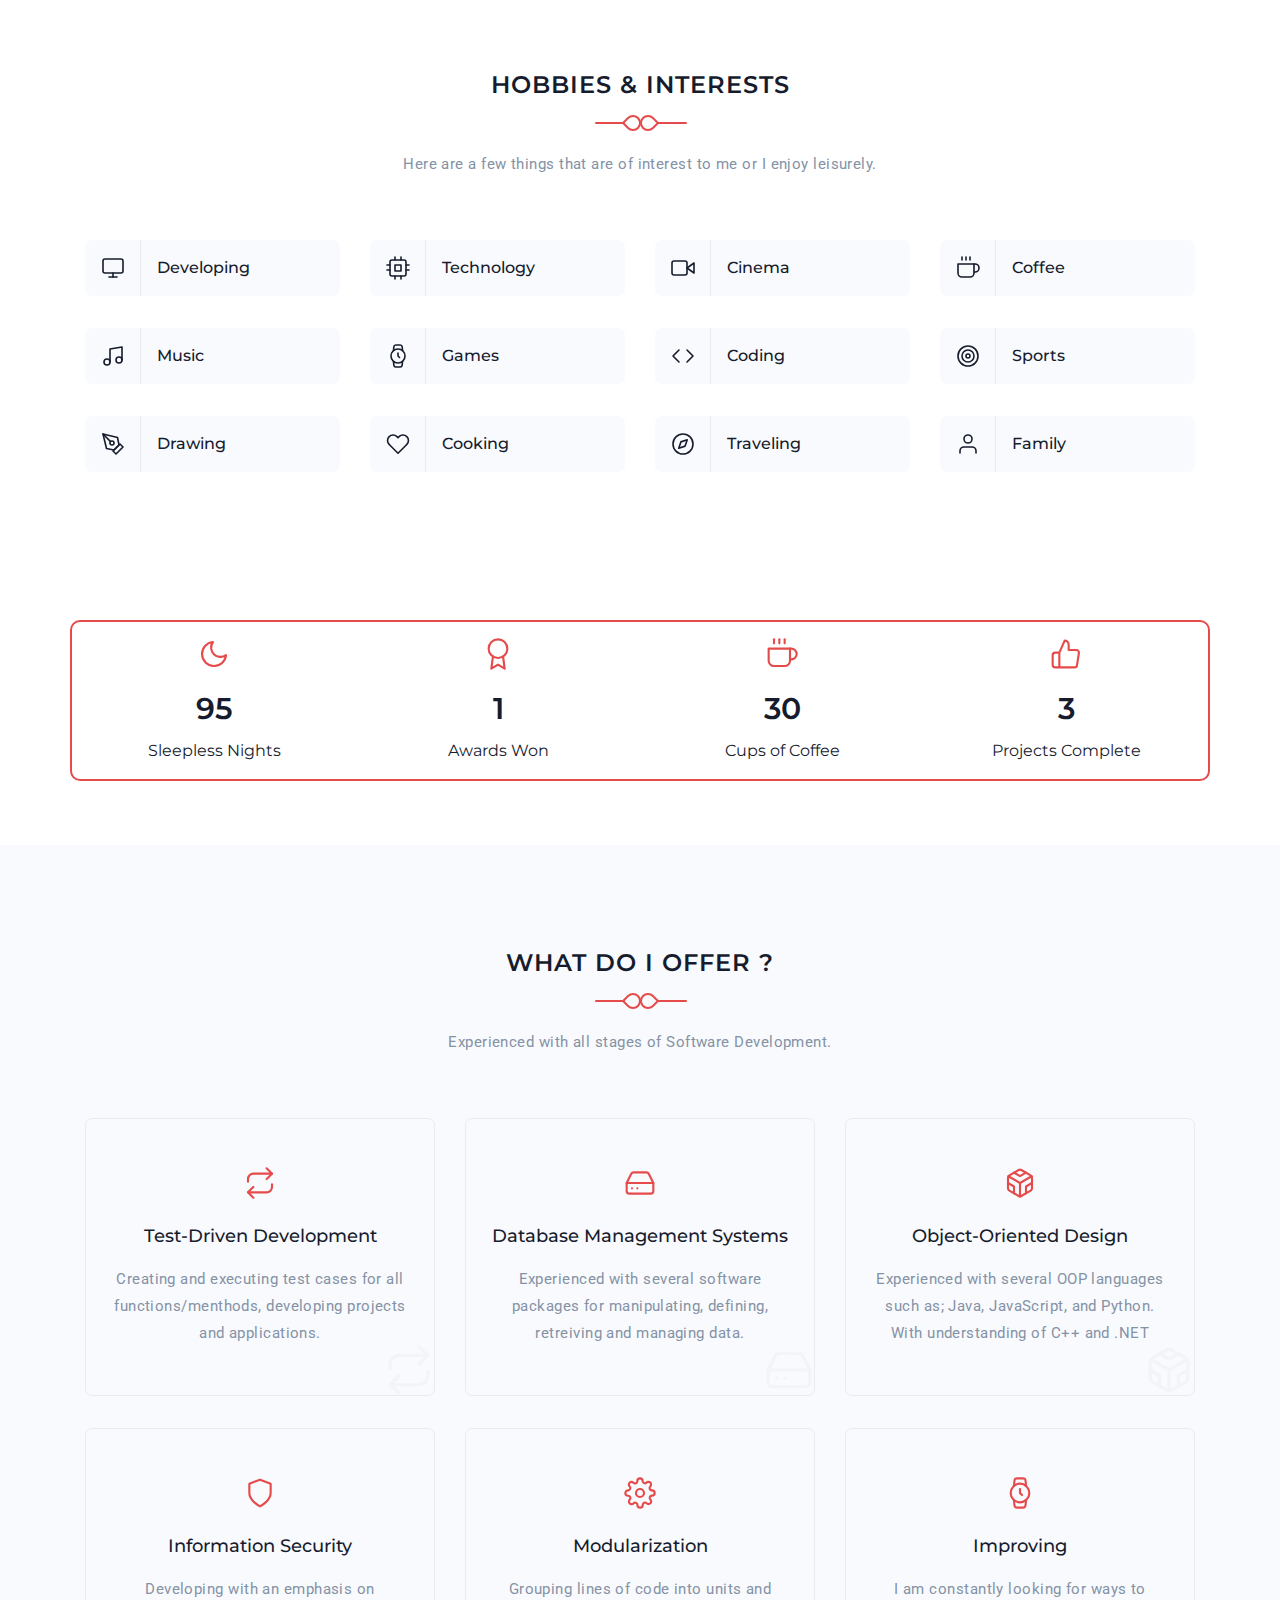
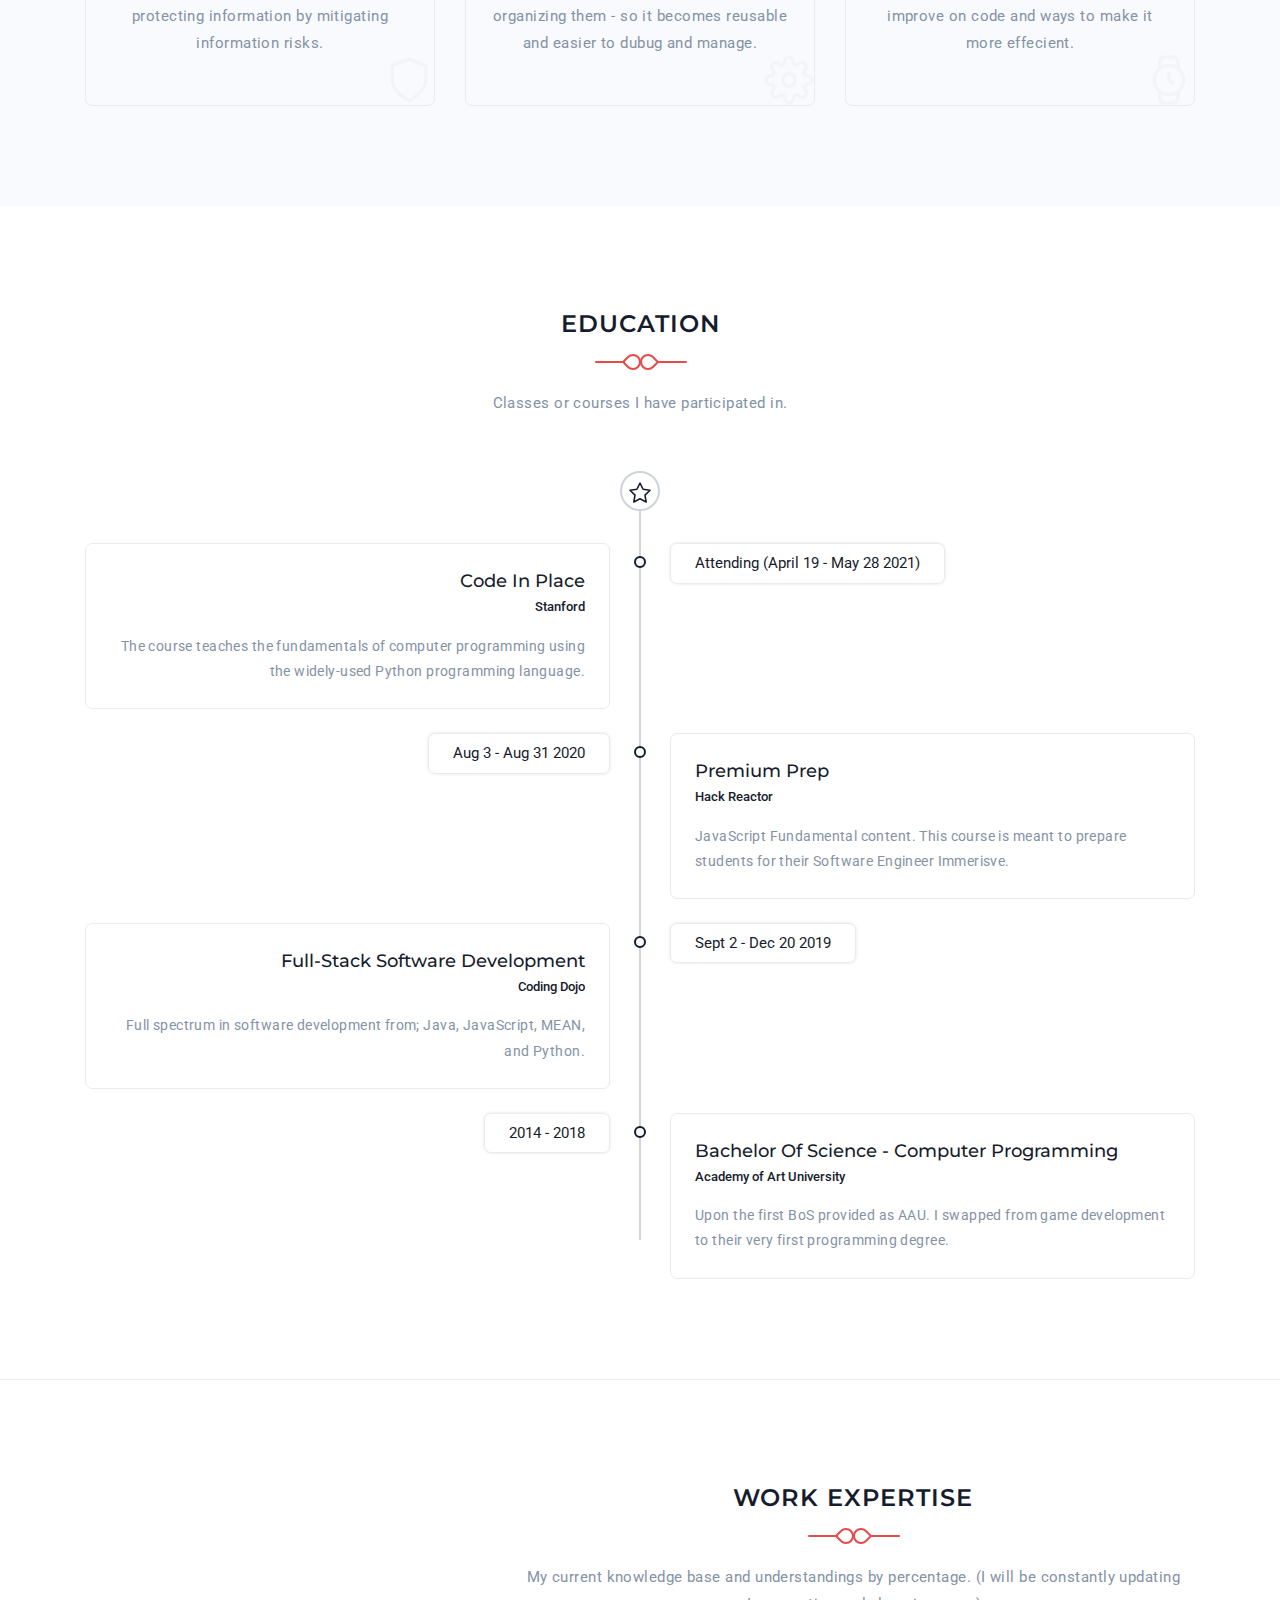
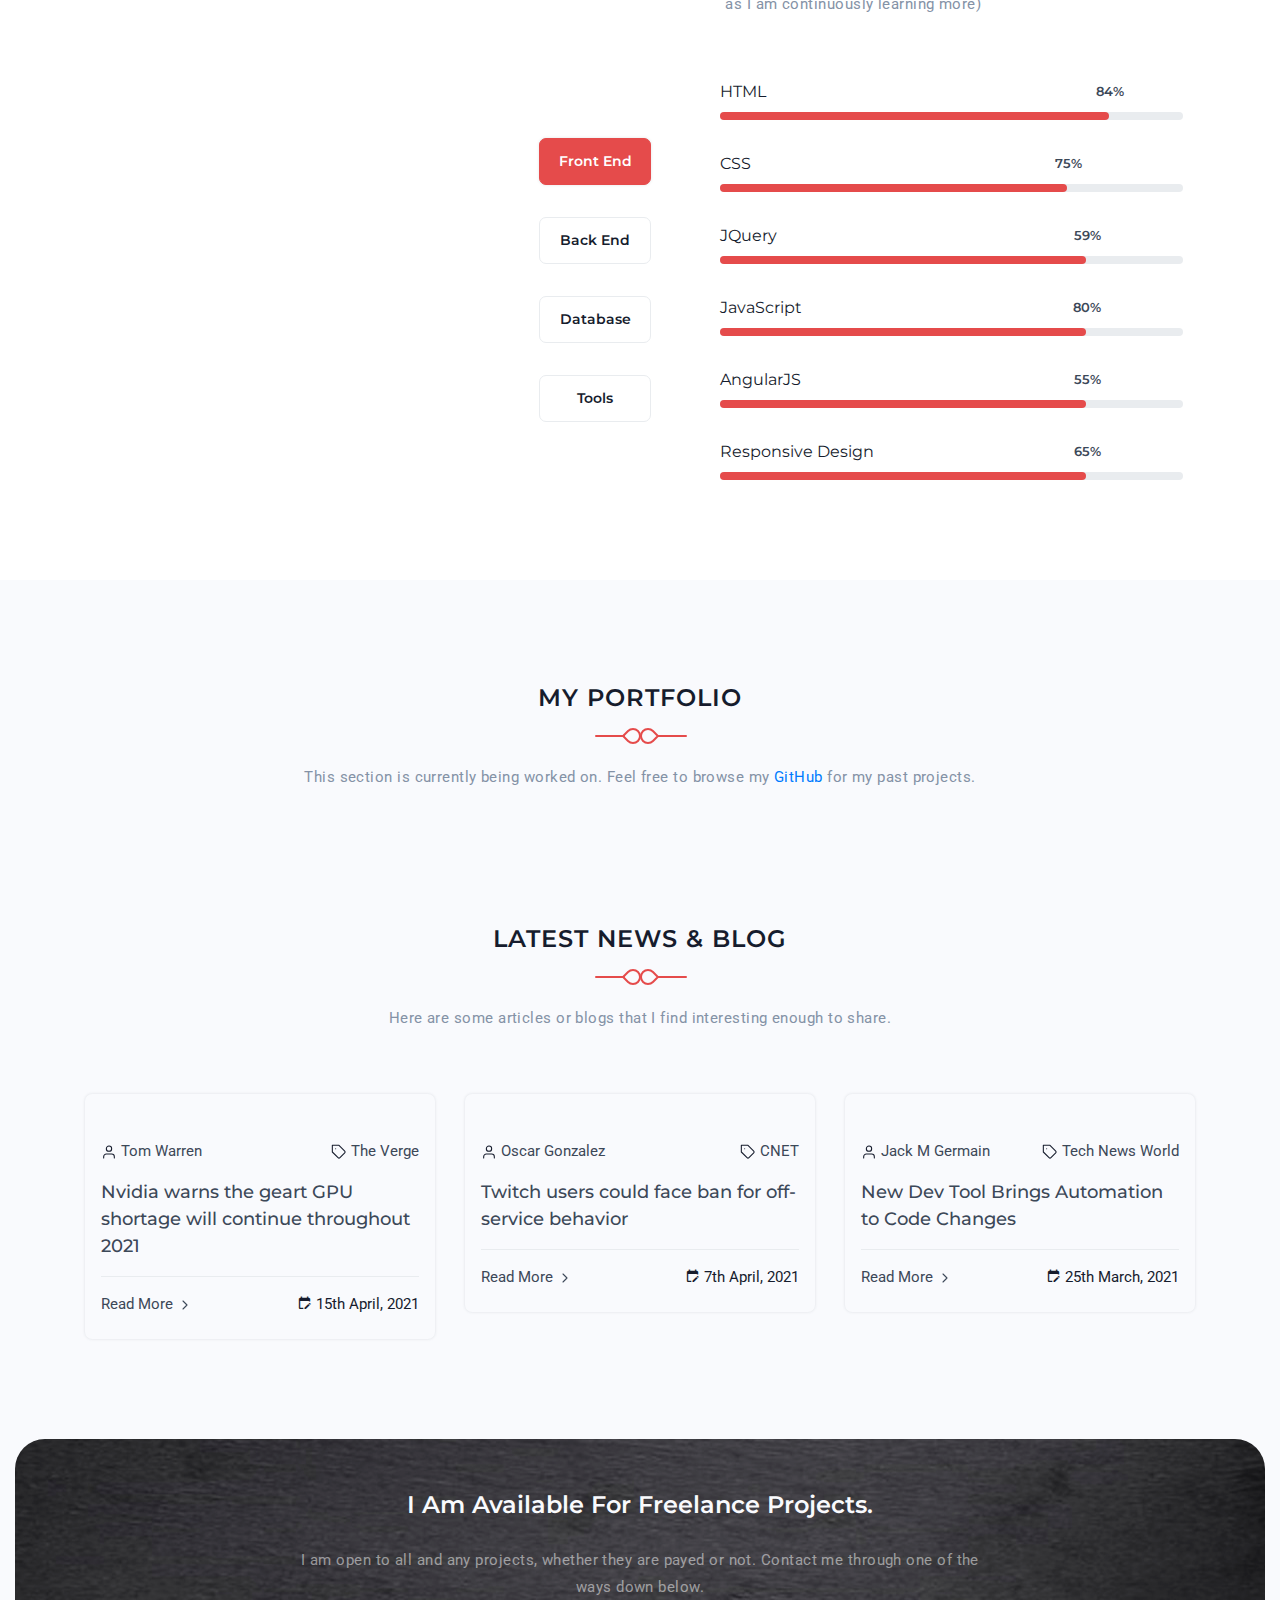
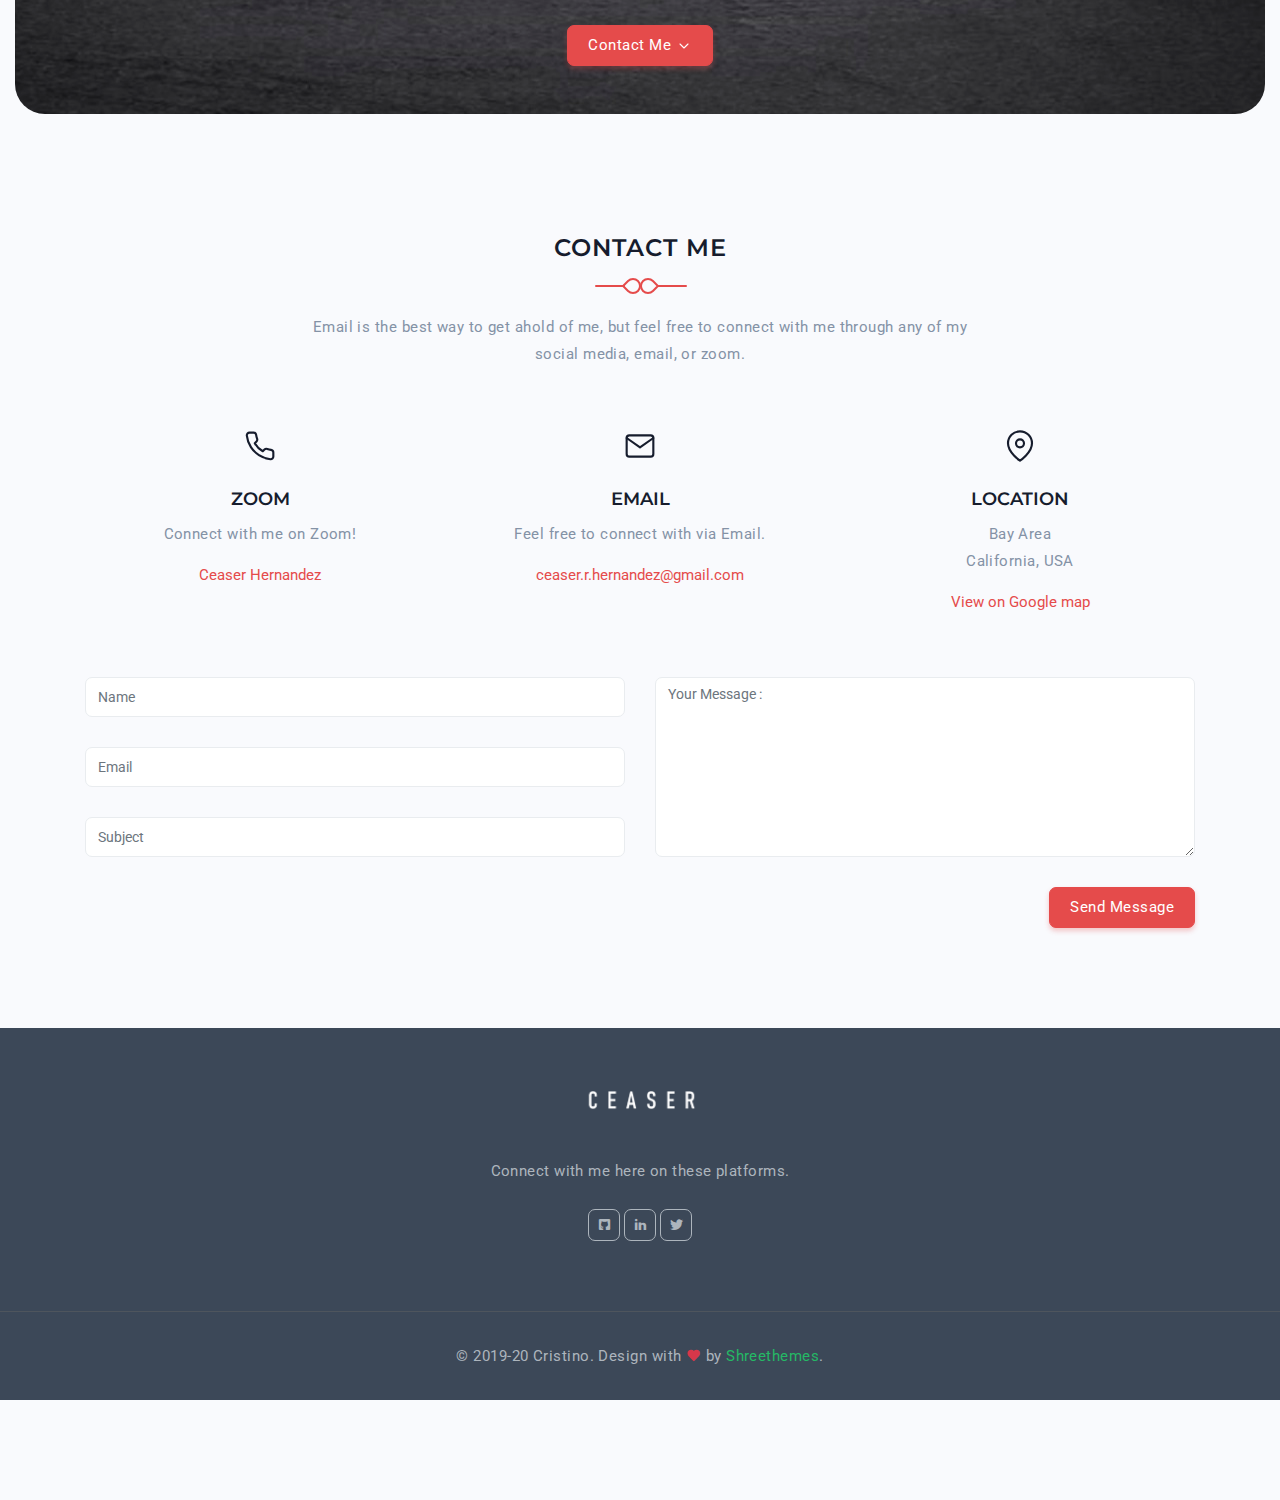
==== commit efe77ea8: "Front page redesign" ====
--- a/index.html
+++ b/index.html
@@ -4,11 +4,11 @@
 
     <head>
         <meta charset="utf-8" />
-        <title>Ceaser Hernandez</title>
+        <title>Ceaser Hernandez - Personal Portfolio</title>
         <meta name="viewport" content="width=device-width, initial-scale=1.0">
-        <meta name="description" content="Web Portfolio for Ceaser Hernandez" />
-        <meta name="keywords" content="Portfolio, Web Development, Web Design, Front-End Engineer, Software Engineer" />
-        <meta content="Shreethemes" name="Ceaser Hernandez" />
+        <meta name="description" content="Premium Bootstrap 4 Landing Page Template" />
+        <meta name="keywords" content="bootstrap 4, premium, marketing, multipurpose" />
+        <meta content="Shreethemes" name="author" />
         <!-- favicon -->
         <link rel="shortcut icon" href="images/favicon.ico">
         <!-- Bootstrap -->
@@ -17,13 +17,11 @@
         <link href="css/magnific-popup.css" rel="stylesheet" type="text/css" />
         <!-- Icon -->
         <link href="css/materialdesignicons.min.css" rel="stylesheet" type="text/css" />
-                    
+                  
         <!-- SLICK SLIDER -->
         <link rel="stylesheet" href="css/owl.carousel.min.css"/> 
         <link rel="stylesheet" href="css/owl.theme.css"/> 
-        <link rel="stylesheet" href="css/owl.transitions.css"/> 
-        <!-- Animation -->
-        <link href="css/aos.css" rel="stylesheet" type="text/css" />    
+        <link rel="stylesheet" href="css/owl.transitions.css"/>    
         <!-- Custom Css -->
         <link href="css/style.css" rel="stylesheet" type="text/css" id="theme-opt" />
         <link href="css/colors/default.css" rel="stylesheet" id="color-opt">
@@ -45,13 +43,13 @@
             </div>
         </div>
         <!-- Loader -->
-
+        
         <!-- Navbar Start -->
-        <nav class="navbar navbar-dark navbar-expand-lg fixed-top navbar-custom navbar-light sticky">
+        <nav class="navbar navbar-expand-lg fixed-top navbar-custom navbar-light sticky">
     		<div class="container">
 			    <a class="navbar-brand" href="#">
-                    <img src="images/logo.png" class="l-dark" height="15" alt="">
-                    <img src="images/logo-light.png" class="l-light" height="15" alt="">
+                    <img src="images/logo.png" class="l-dark" height="16" alt="">
+                    <img src="images/logo-light.png" class="l-light" height="16" alt="">
                 </a>
 			    <button class="navbar-toggler" type="button" data-toggle="collapse" data-target="#navbarCollapse" aria-controls="navbarCollapse" aria-expanded="false" aria-label="Toggle navigation">
 			        <span data-feather="menu" class="fea icon-md"></span>
@@ -62,8 +60,11 @@
 			            <li class="nav-item active">
 			                <a class="nav-link" href="#home">Home</a>
                         </li><!--end nav item-->
+			            <!-- <li class="nav-item">
+			                <a class="nav-link" href="#services">Services</a>
+			            </li>end nav item -->
                         <li class="nav-item">
-			                <a class="nav-link" href="https://github.com/CeaserH/ceaserh.github.io/blob/master/CeaserHernandez.pdf">Resume</a>
+			                <a class="nav-link" href="#resume">Education</a>
 			            </li><!--end nav item-->
 			            <li class="nav-item">
 			                <a class="nav-link" href="#projects">Projects</a>
@@ -72,38 +73,54 @@
 			                <a class="nav-link" href="#news">Blog</a>
 			            </li><!--end nav item-->
 			            <li class="nav-item">
-                            <a class="nav-link" href="#contact">Contact</a>
+			                <a class="nav-link" href="#contact">Contact</a>
                         </li><!--end nav item-->
-                        
+                        <!-- <li class="nav-item dropdown">
+                            <a class="nav-link dropdown-toggle" href="javascript:void(0)" id="navbarDropdown" role="button"
+                                data-toggle="dropdown" aria-haspopup="true" aria-expanded="false">Pages
+                            </a>
+                            <div class="dropdown-menu rounded m-0" aria-labelledby="navbarDropdown">
+                                <div class="container mx-0 mx-md-0">
+                                    <div class="row">
+                                        <div class="col-md-12">
+                                            <a class="dropdown-item" href="page-blog.html">Blog</a>
+                                            <a class="dropdown-item" href="page-blog-detail.html">Blog Detail</a>
+                                            <a class="dropdown-item" href="page-portfolio.html">Portfolio</a>
+                                            <a class="dropdown-item" href="page-portfolio-detail.html">Portfolio Detail</a> -->
+                                        <!-- </div>end col -->
+                                    <!-- </div>end row -->
+                                <!-- </div>end container -->
+                            <!-- </div> -->
+                        <!-- </li>end nav item -->
                     </ul>
 
                     <ul class="list-unstyled mb-0 mt-2 mt-sm-0 social-icon light-social-icon">
-                        <li class="list-inline-item"><a href="https://www.github.com/CeaserH"><i class="mdi mdi-github-box"></i></a></li>
-                        <li class="list-inline-item"><a href="https://www.linkedin.com/in/ceaser-hernandez-b9237163/"><i class="mdi mdi-linkedin"></i></a></li>
-                        <li class="list-inline-item"><a href="https://www.twitter.com/codeCeaser"><i class="mdi mdi-twitter"></i></a></li>
+                        <li class="list-inline-item"><a href="http://github.com/CeaserH" target="_blank"><i class="mdi mdi-github-box"></i></a></li>
+                        <li class="list-inline-item"><a href="https://www.linkedin.com/in/ceaser-hernandez-b9237163/" target="_blank"><i class="mdi mdi-linkedin"></i></a></li>
+                        <li class="list-inline-item"><a href="https://www.twitter.com/codeCeaser" target="_blank"><i class="mdi mdi-twitter"></i></a></li>
                     </ul>
                 </div> 
 		    </div><!--end container-->
 		</nav><!--end navbar-->
         <!-- Navbar End -->
 
-        <!-- HOME START--> 
-        <section class="bg-home" style="background-image:url('images/home/04.jpg')" id="home">
+        <!-- HOME START-->
+        <section class="bg-home d-table w-100" style="background-image:url('https://c.wallhere.com/photos/b6/44/code_JavaScript_tilt_shift-1940633.jpg!d')" id="home">
             <div class="bg-overlay"></div>
-            <div class="container">
+            <div class="container position-relative" style="z-index: 1;">
                 <div class="row mt-5 mt-sm-0 justify-content-center">
                     <div class="col-lg-12 text-center">
-                        <div class="title-heading" data-aos="fade-up">
+                        <div class="title-heading">
                             <img src="images/home/hero.jpg" class="img-fluid rounded-circle" alt="">
-                            <h1 class="heading text-primary mt-3">Ceaser Hernandez</h1>
-                            <h6 class="sub-title text-light">I Am A <span class="element text-primary" data-elements="Web Designer, Web Developer, Software Engineer"></span></h6>
+                            <h3 class="heading text-light mt-3">I Am A <span class="element text-primary" data-elements="Web Developer, Software Engineer"></span></h3>
+                            <p class="para-desc mx-auto text-white-50">Welcome to my personal portfolio site.</p>
                             <div class="mt-4">
                                 <a href="https://github.com/CeaserH/ceaserh.github.io/raw/master/CeaserHernandez.pdf" class="btn btn-primary rounded">Download CV <i data-feather="download" class="fea icon-sm"></i></a>
                             </div>
                         </div>
                     </div><!--end col-->
                 </div><!--end row-->
-            </div><!--end container-->
+            </div><!--end container--> 
             <a href="#about" data-scroll-nav="1" class="mouse-icon mouse-icon-white rounded-pill bg-transparent mouse-down">
                 <span class="wheel position-relative d-block mover"></span>
             </a>
@@ -115,17 +132,18 @@
             <div class="container">
                 <div class="row align-items-center">
                     <div class="col-lg-5 col-md-5">
-                        <div class="about-hero" data-aos="fade-up">
+                        <div class="about-hero">
                             <img src="images/hero.png" class="img-fluid mx-auto d-block about-tween position-relative" alt="">
                         </div>
                     </div><!--end col-->
 
                     <div class="col-lg-7 col-md-7 mt-4 pt-2 mt-sm-0 pt-sm-0">
-                        <div class="section-title mb-0 ml-lg-5 ml-md-3" data-aos="fade-up">
+                        <div class="section-title mb-0 ml-lg-5 ml-md-3">
                             <h4 class="title text-primary mb-3">Ceaser Hernandez</h4>
                             <h6 class="designation mb-3">I'm a Passionate <span class="text-primary">Programmer</span></h6>
-                            <p class="text-muted">I am a recent graduated Full-Stack Software Development student from Coding Dojo in San Jose, CA. </p>
-                            <p class="text-muted">I am looking for an intern or junior position in Front-End development. In areas of Web Applications, Web Development, or Software development.</p>
+                            <p class="text-muted">I am a Coding Dojo, Full-Stack Software Development graduate. Since graduating I have continued self-educating myself of relevant language updates and content. I am always looking for new and more effecient ways to write code. I like to read and research the capabilities of new or updated libraries that create a more functional or effecient way of producing web applications or software.</p>
+                            <p class="text-muted">My main goal is to create something useful and meaningful for society to use - that provides convenient and effeciency in their daily lives. The best user experience they can have.</p>
+                            <p class="text-muted"> I am looking for an intern or junior position in Front-End development. In areas of Web Applications, Web Development, or Software development.</p>
                             <img src="images/sign.png" height="22" alt="">
                             <div class="mt-4">
                                 <a href="#projects" class="btn btn-primary mouse-down">View Portfolio</a>
@@ -135,23 +153,22 @@
                 </div><!--end row-->
             </div><!--end container-->
 
-
             <div class="container mt-100 mt-60">
                 <div class="row justify-content-center">
                     <div class="col-12 text-center">
-                        <div class="section-title" data-aos="fade-up">
+                        <div class="section-title">
                             <div class="titles">
                                 <h4 class="title title-line text-uppercase mb-4 pb-4">Hobbies & Interests</h4>
                                 <span></span>
                             </div>
-                            <p class="text-muted mx-auto para-desc mb-0">I love coding, but enjoy all aspects of life. Here are some of my interests and hobbies.</p>
+                            <p class="text-muted mx-auto para-desc mb-0">Here are a few things that are of interest to me or I enjoy leisurely.</p>
                         </div>
                     </div><!--end col-->
                 </div><!--end row-->
                 
                 <div class="row">
                     <div class="col-lg-3 col-md-4 col-12 mt-4 pt-2">
-                        <div class="interests-desc bg-light position-relative px-2 py-3 rounded" data-aos="fade-up">
+                        <div class="interests-desc bg-light position-relative px-2 py-3 rounded">
                             <div class="hobbies d-flex align-items-center">
                                 <div class="text-center rounded-pill mr-4">
                                     <i data-feather="monitor" class="icon fea icon-md-sm"></i>
@@ -164,20 +181,33 @@
                     </div><!--end col-->
                     
                     <div class="col-lg-3 col-md-4 col-12 mt-4 pt-2">
-                        <div class="interests-desc bg-light position-relative px-2 py-3 rounded" data-aos="fade-up">
+                        <div class="interests-desc bg-light position-relative px-2 py-3 rounded">
+                            <div class="hobbies d-flex align-items-center">
+                                <div class="text-center rounded-pill mr-4">
+                                    <i data-feather="cpu" class="icon fea icon-md-sm"></i>
+                                </div>
+                                <div class="content">
+                                    <h6 class="title mb-0">Technology</h6>
+                                </div>
+                            </div>
+                        </div>
+                    </div><!--end col-->
+                    
+                    <div class="col-lg-3 col-md-4 col-12 mt-4 pt-2">
+                        <div class="interests-desc bg-light position-relative px-2 py-3 rounded">
                             <div class="hobbies d-flex align-items-center">
                                 <div class="text-center rounded-pill mr-4">
                                     <i data-feather="video" class="icon fea icon-md-sm"></i>
                                 </div>
                                 <div class="content">
-                                    <h6 class="title mb-0">Movies</h6>
-                                </div>
-                            </div>
-                        </div>
-                    </div><!--end col-->
-                    
-                    <div class="col-lg-3 col-md-4 col-12 mt-4 pt-2">
-                        <div class="interests-desc bg-light position-relative px-2 py-3 rounded" data-aos="fade-up">
+                                    <h6 class="title mb-0">Cinema</h6>
+                                </div>
+                            </div>
+                        </div>
+                    </div><!--end col-->
+                    
+                    <div class="col-lg-3 col-md-4 col-12 mt-4 pt-2">
+                        <div class="interests-desc bg-light position-relative px-2 py-3 rounded">
                             <div class="hobbies d-flex align-items-center">
                                 <div class="text-center rounded-pill mr-4">
                                     <i data-feather="coffee" class="icon fea icon-md-sm"></i>
@@ -190,7 +220,7 @@
                     </div><!--end col-->
                     
                     <div class="col-lg-3 col-md-4 col-12 mt-4 pt-2">
-                        <div class="interests-desc bg-light position-relative px-2 py-3 rounded" data-aos="fade-up">
+                        <div class="interests-desc bg-light position-relative px-2 py-3 rounded">
                             <div class="hobbies d-flex align-items-center">
                                 <div class="text-center rounded-pill mr-4">
                                     <i data-feather="music" class="icon fea icon-md-sm"></i>
@@ -203,33 +233,33 @@
                     </div><!--end col-->
                     
                     <div class="col-lg-3 col-md-4 col-12 mt-4 pt-2">
-                        <div class="interests-desc bg-light position-relative px-2 py-3 rounded" data-aos="fade-up">
+                        <div class="interests-desc bg-light position-relative px-2 py-3 rounded">
                             <div class="hobbies d-flex align-items-center">
                                 <div class="text-center rounded-pill mr-4">
                                     <i data-feather="watch" class="icon fea icon-md-sm"></i>
                                 </div>
                                 <div class="content">
-                                    <h6 class="title mb-0">PC Games</h6>
-                                </div>
-                            </div>
-                        </div>
-                    </div><!--end col-->
-                    
-                    <div class="col-lg-3 col-md-4 col-12 mt-4 pt-2">
-                        <div class="interests-desc bg-light position-relative px-2 py-3 rounded" data-aos="fade-up">
-                            <div class="hobbies d-flex align-items-center">
-                                <div class="text-center rounded-pill mr-4">
-                                    <i data-feather="box" class="icon fea icon-md-sm"></i>
-                                </div>
-                                <div class="content">
-                                    <h6 class="title mb-0">Designing</h6>
-                                </div>
-                            </div>
-                        </div>
-                    </div><!--end col-->
-                    
-                    <div class="col-lg-3 col-md-4 col-12 mt-4 pt-2">
-                        <div class="interests-desc bg-light position-relative px-2 py-3 rounded" data-aos="fade-up">
+                                    <h6 class="title mb-0">Games</h6>
+                                </div>
+                            </div>
+                        </div>
+                    </div><!--end col-->
+                    
+                    <div class="col-lg-3 col-md-4 col-12 mt-4 pt-2">
+                        <div class="interests-desc bg-light position-relative px-2 py-3 rounded">
+                            <div class="hobbies d-flex align-items-center">
+                                <div class="text-center rounded-pill mr-4">
+                                    <i data-feather="code" class="icon fea icon-md-sm"></i>
+                                </div>
+                                <div class="content">
+                                    <h6 class="title mb-0">Coding</h6>
+                                </div>
+                            </div>
+                        </div>
+                    </div><!--end col-->
+                    
+                    <div class="col-lg-3 col-md-4 col-12 mt-4 pt-2">
+                        <div class="interests-desc bg-light position-relative px-2 py-3 rounded">
                             <div class="hobbies d-flex align-items-center">
                                 <div class="text-center rounded-pill mr-4">
                                     <i data-feather="target" class="icon fea icon-md-sm"></i>
@@ -242,61 +272,100 @@
                     </div><!--end col-->
                     
                     <div class="col-lg-3 col-md-4 col-12 mt-4 pt-2">
-                        <div class="interests-desc bg-light position-relative px-2 py-3 rounded" data-aos="fade-up">
+                        <div class="interests-desc bg-light position-relative px-2 py-3 rounded">
                             <div class="hobbies d-flex align-items-center">
                                 <div class="text-center rounded-pill mr-4">
                                     <i data-feather="pen-tool" class="icon fea icon-md-sm"></i>
                                 </div>
                                 <div class="content">
-                                    <h6 class="title mb-0">Art</h6>
+                                    <h6 class="title mb-0">Drawing</h6>
+                                </div>
+                            </div>
+                        </div>
+                    </div><!--end col-->
+                    
+                    <div class="col-lg-3 col-md-4 col-12 mt-4 pt-2">
+                        <div class="interests-desc bg-light position-relative px-2 py-3 rounded">
+                            <div class="hobbies d-flex align-items-center">
+                                <div class="text-center rounded-pill mr-4">
+                                    <i data-feather="heart" class="icon fea icon-md-sm"></i>
+                                </div>
+                                <div class="content">
+                                    <h6 class="title mb-0">Cooking</h6>
+                                </div>
+                            </div>
+                        </div>
+                    </div><!--end col-->
+                    
+                    <div class="col-lg-3 col-md-4 col-12 mt-4 pt-2">
+                        <div class="interests-desc bg-light position-relative px-2 py-3 rounded">
+                            <div class="hobbies d-flex align-items-center">
+                                <div class="text-center rounded-pill mr-4">
+                                    <i data-feather="compass" class="icon fea icon-md-sm"></i>
+                                </div>
+                                <div class="content">
+                                    <h6 class="title mb-0">Traveling</h6>
+                                </div>
+                            </div>
+                        </div>
+                    </div><!--end col-->
+                    
+                    <div class="col-lg-3 col-md-4 col-12 mt-4 pt-2">
+                        <div class="interests-desc bg-light position-relative px-2 py-3 rounded">
+                            <div class="hobbies d-flex align-items-center">
+                                <div class="text-center rounded-pill mr-4">
+                                    <i data-feather="user" class="icon fea icon-md-sm"></i>
+                                </div>
+                                <div class="content">
+                                    <h6 class="title mb-0">Family</h6>
                                 </div>
                             </div>
                         </div>
                     </div><!--end col-->
                 </div>
             </div><!--end container-->
-    
+
             <div class="container-fluid mt-100 mt-60">
-                <div class="rounded py-md-5 py-4">
+                <div class="rounded py-md-5 py-4" style="background: url('images/bg-counter.jpg') center center;">
                     <div class="container">
                         <div class="row" id="counter">
                             <div class="col-lg-3 col-6">
-                                <div class="counter-box rounded py-3 text-center" data-aos="fade-up">
-                                    <!-- <div class="counter-icon">
-                                        <i data-feather="smile" class="fea icon-md text-primary"></i>
-                                    </div> -->
-                                    <!-- <h3 class="counter-value mt-3 text-white" data-count=""></h3> -->
-                                    <h6 class="counter-head font-weight-normal mb-0 text-white"></h6>
-                                 </div><!-- end counter box -->
-                             </div><!--end col-->
+                                <div class="counter-box rounded py-3 text-center">
+                                    <div class="counter-icon">
+                                        <i data-feather="moon" class="fea icon-md text-primary"></i>
+                                    </div>
+                                    <h3 class="counter-value mt-3 text-black" data-count="1251">95</h3>
+                                    <h6 class="counter-head font-weight-normal mb-0 text-black">Sleepless Nights</h6>
+                                </div>
+                            </div>
     
                             <div class="col-lg-3 col-6">
-                                <div class="counter-box rounded py-3 text-center" data-aos="fade-up">
+                                <div class="counter-box rounded py-3 text-center">
+                                    <div class="counter-icon">
+                                        <i data-feather="award" class="fea icon-md text-primary"></i>
+                                    </div>
+                                    <h3 class="counter-value mt-3 text-black" data-count="3">1</h3>
+                                    <h6 class="counter-head font-weight-normal mb-0 text-black">Awards Won</h6>
+                                </div>
+                            </div>
+    
+                            <div class="col-lg-3 col-6">
+                                <div class="counter-box rounded py-3 text-center">
                                     <div class="counter-icon">
                                         <i data-feather="coffee" class="fea icon-md text-primary"></i>
                                     </div>
                                     <h3 class="counter-value mt-3 text-black" data-count="3261">30</h3>
-                                    <h6 class="counter-head font-weight-normal mb-0 text-black">Cup of Coffee</h6>
+                                    <h6 class="counter-head font-weight-normal mb-0 text-black">Cups of Coffee</h6>
                                 </div><!--end counter box-->
                             </div><!--end col-->
     
                             <div class="col-lg-3 col-6">
-                                <div class="counter-box rounded py-3 text-center" data-aos="fade-up">
+                                <div class="counter-box rounded py-3 text-center">
                                     <div class="counter-icon">
                                         <i data-feather="thumbs-up" class="fea icon-md text-primary"></i>
                                     </div>
-                                    <h3 class="counter-value mt-3 text-black" data-count="6">0</h3>
-                                    <h6 class="counter-head font-weight-normal mb-0 text-black">Project Complete</h6>
-                                </div><!--end counter box-->
-                            </div><!--end col-->
-    
-                            <div class="col-lg-3 col-6">
-                                <div class="counter-box rounded py-3 text-center" data-aos="fade-up">
-                                    <!-- <div class="counter-icon">
-                                        <i data-feather="award" class="fea icon-md text-primary"></i>
-                                    </div>
-                                    <h3 class="counter-value mt-3 text-white" data-count=""></h3> -->
-                                    <h6 class="counter-head font-weight-normal mb-0 text-white"></h6>
+                                    <h3 class="counter-value mt-3 text-black" data-count="6">3</h3>
+                                    <h6 class="counter-head font-weight-normal mb-0 text-black">Projects Complete</h6>
                                 </div><!--end counter box-->
                             </div><!--end col-->
                         </div><!--end row-->
@@ -305,35 +374,230 @@
             </div><!--end container fluid-->
         </section>
         <!-- About end -->
-
-           
             
+        <!-- Services Start -->
+        <section class="section bg-light" id="services">
+            <div class="container">
+                <div class="row justify-content-center">
+                    <div class="col-12 text-center">
+                        <div class="section-title">
+                            <div class="titles">
+                                <h4 class="title title-line text-uppercase mb-4 pb-4">What Do I Offer ?</h4>
+                                <span></span>
+                            </div>
+                            <p class="text-muted mx-auto para-desc mb-0">Experienced with all stages of Software Development.</p>
+                        </div>
+                    </div><!--end col-->
+                </div><!--end row-->
+
+                <div class="row">                    
+                    <div class="col-lg-4 col-md-6 col-12 mt-4 pt-2">
+                        <div class="service-wrapper rounded position-relative text-center border border-footer p-4 pt-5 pb-5">
+                            <div class="icon text-primary">
+                                <i data-feather="repeat" class="fea icon-md"></i>
+                            </div>
+                            <div class="content mt-4">
+                                <h5 class="title">Test-Driven Development</h5>
+                                <p class="text-muted mt-3 mb-0">Creating and executing test cases for all functions/menthods, developing projects and applications.</p>
+                            </div>
+                            <div class="big-icon">
+                                <i data-feather="repeat" class="fea icons"></i>
+                            </div>
+                        </div>
+                    </div><!--end col-->
+
+                    <div class="col-lg-4 col-md-6 col-12 mt-4 pt-2">
+                        <div class="service-wrapper rounded position-relative text-center border border-footer p-4 pt-5 pb-5">
+                            <div class="icon text-primary">
+                                <i data-feather="hard-drive" class="fea icon-md"></i>
+                            </div>
+                            <div class="content mt-4">
+                                <h5 class="title">Database Management Systems</h5>
+                                <p class="text-muted mt-3 mb-0">Experienced with several software packages for manipulating, defining, retreiving and managing data.</p>
+                            </div>
+                            <div class="big-icon">
+                                <i data-feather="hard-drive" class="fea icons"></i>
+                            </div>
+                        </div>
+                    </div><!--end col-->
+                    
+                    <div class="col-lg-4 col-md-6 col-12 mt-4 pt-2">
+                        <div class="service-wrapper rounded position-relative text-center border border-footer p-4 pt-5 pb-5">
+                            <div class="icon text-primary">
+                                <i data-feather="codesandbox" class="fea icon-md"></i>
+                            </div>
+                            <div class="content mt-4">
+                                <h5 class="title">Object-Oriented Design</h5>
+                                <p class="text-muted mt-3 mb-0">Experienced with several OOP languages such as; Java, JavaScript, and Python. With understanding of C++ and .NET</p>
+                            </div>
+                            <div class="big-icon">
+                                <i data-feather="codesandbox" class="fea icons"></i>
+                            </div>
+                        </div>
+                    </div><!--end col-->
+                    
+                    <div class="col-lg-4 col-md-6 col-12 mt-4 pt-2">
+                        <div class="service-wrapper rounded position-relative text-center border border-footer p-4 pt-5 pb-5">
+                            <div class="icon text-primary">
+                                <i data-feather="shield" class="fea icon-md"></i>
+                            </div>
+                            <div class="content mt-4">
+                                <h5 class="title">Information Security</h5>
+                                <p class="text-muted mt-3 mb-0">Developing with an emphasis on protecting information by mitigating information risks.</p>
+                            </div>
+                            <div class="big-icon">
+                                <i data-feather="shield" class="fea icons"></i>
+                            </div>
+                        </div>
+                    </div><!--end col-->
+                    
+                    <div class="col-lg-4 col-md-6 col-12 mt-4 pt-2">
+                        <div class="service-wrapper rounded position-relative text-center border border-footer p-4 pt-5 pb-5">
+                            <div class="icon text-primary">
+                                <i data-feather="settings" class="fea icon-md"></i>
+                            </div>
+                            <div class="content mt-4">
+                                <h5 class="title">Modularization</h5>
+                                <p class="text-muted mt-3 mb-0">Grouping lines of code into units and organizing them - so it becomes reusable and easier to dubug and manage.</p>
+                            </div>
+                            <div class="big-icon">
+                                <i data-feather="settings" class="fea icons"></i>
+                            </div>
+                        </div>
+                    </div><!--end col-->
+                    
+                    <div class="col-lg-4 col-md-6 col-12 mt-4 pt-2">
+                        <div class="service-wrapper rounded position-relative text-center border border-footer p-4 pt-5 pb-5">
+                            <div class="icon text-primary">
+                                <i data-feather="watch" class="fea icon-md"></i>
+                            </div>
+                            <div class="content mt-4">
+                                <h5 class="title">Improving</h5>
+                                <p class="text-muted mt-3 mb-0">I am constantly looking for ways to improve on code and ways to make it more effecient.</p>
+                            </div>
+                            <div class="big-icon">
+                                <i data-feather="watch" class="fea icons"></i>
+                            </div>
+                        </div>
+                    </div><!--end col-->
+                </div><!--end row-->
+            </div><!--end container-->
+        </section>
+        <!-- Services End -->
+
+        <!-- Resume Start -->
+        <section class="section" id="resume">
+            <div class="container">
+                <div class="row justify-content-center">
+                    <div class="col-12 text-center">
+                        <div class="section-title">
+                            <div class="titles">
+                                <h4 class="title title-line text-uppercase mb-4 pb-4">Education</h4>
+                                <span></span>
+                            </div>
+                            <p class="text-muted mx-auto para-desc mb-0">Classes or courses I have participated in.</p>
+                        </div>
+                    </div><!--end col-->
+                </div><!--end row-->
+
+                <div class="row">
+                    <div class="col-12">
+                        <div class="main-icon rounded-pill text-center mt-4 pt-2">
+                            <i data-feather="star" class="fea icon-md-sm"></i>
+                        </div>
+                        <div class="timeline-page pt-2 position-relative">
+                            <div class="timeline-item mt-4">
+                                <div class="row">
+                                    <div class="col-lg-6 col-md-6 col-sm-6 order-sm-1 order-2">
+                                        <div class="event event-description-left rounded p-4 border float-left text-right">
+                                            <h5 class="title mb-0 text-capitalize">Code In Place</h5>
+                                            <small class="company">Stanford</small>
+                                            <p class="timeline-subtitle mt-3 mb-0 text-muted">The course teaches the fundamentals of computer programming using the widely-used Python programming language.</p>
+                                        </div>
+                                    </div><!--end col-->
+                                    <div class="col-lg-6 col-md-6 col-sm-6 order-sm-2 order-1">
+                                        <div class="duration duration-right rounded border p-2 pl-4 pr-4 position-relative shadow text-left">Attending (April 19 - May 28 2021)</div>
+                                    </div><!--end col-->
+                                </div><!--end row-->
+                            </div><!--end timeline item-->
+                            <div class="timeline-item mt-4">
+                                <div class="row">
+                                    <div class="col-lg-6 col-md-6 col-sm-6">
+                                        <div class="duration date-label-left border rounded p-2 pl-4 pr-4 position-relative shadow text-left">Aug 3 - Aug 31 2020</div>
+                                    </div><!--end col-->
+                                    <div class="col-lg-6 col-md-6 col-sm-6">
+                                        <div class="event event-description-right rounded p-4 border float-left text-left">
+                                            <h5 class="title mb-0 text-capitalize">Premium Prep</h5>
+                                            <small class="company">Hack Reactor</small>
+                                            <p class="timeline-subtitle mt-3 mb-0 text-muted">JavaScript Fundamental content. This course is meant to prepare students for their Software Engineer Immerisve.</p>
+                                        </div>
+                                    </div><!--end col-->
+                                </div><!--end row-->
+                            </div><!--end timeline item-->
+            
+                            <div class="timeline-item mt-4">
+                                <div class="row">
+                                    <div class="col-lg-6 col-md-6 col-sm-6 order-sm-1 order-2">
+                                        <div class="event event-description-left rounded p-4 border float-left text-right">
+                                            <h5 class="title mb-0 text-capitalize">Full-Stack Software Development</h5>
+                                            <small class="company">Coding Dojo</small>
+                                            <p class="timeline-subtitle mt-3 mb-0 text-muted">Full spectrum in software development from; Java, JavaScript, MEAN, and Python.</p>
+                                        </div>
+                                    </div><!--end col-->
+                                    <div class="col-lg-6 col-md-6 col-sm-6 order-sm-2 order-1">
+                                        <div class="duration duration-right rounded border p-2 pl-4 pr-4 position-relative shadow text-left">Sept 2 - Dec 20 2019</div>
+                                    </div><!--end col-->
+                                </div><!--end row-->
+                            </div><!--end timeline item-->
+        
+                            <div class="timeline-item mt-4">
+                                <div class="row">
+                                    <div class="col-lg-6 col-md-6 col-sm-6">
+                                        <div class="duration date-label-left border rounded p-2 pl-4 pr-4 position-relative shadow text-left"> 2014 - 2018</div>
+                                    </div><!--end col-->
+                                    <div class="col-lg-6 col-md-6 col-sm-6">
+                                        <div class="event event-description-right rounded p-4 border float-left text-left">
+                                            <h5 class="title mb-0 text-capitalize">Bachelor of Science - Computer Programming</h5>
+                                            <small class="company">Academy of Art University</small>
+                                            <p class="timeline-subtitle mt-3 mb-0 text-muted">Upon the first BoS provided as AAU. I swapped from game development to their very first programming degree.</p>
+                                        </div>
+                                    </div><!--end col-->
+                                </div><!--end row-->
+                            </div><!--end timeline item-->
+                        </div><!--end timeline page-->
+                        <!-- TIMELINE END -->
+                    </div><!--end col-->
+                </div><!--end row-->
+            </div><!--end container-->
+        </section><!--end section-->   
+        <!-- Skill End -->
+
         <!-- Skill & CTA START -->
-        <section class="cta-full border-top" id="skillsMain">
-            <div class="container-fluid" id="skillsSec">
+        <section class="cta-full border-top">
+            <div class="container-fluid">
                 <div class="row position-relative">
-                    <div class="col-lg-4 padding-less img" style="background-image:url('images/skills.jpg')" data-jarallax='{"speed": 0.5}'></div><!-- end col -->
+                    <div class="col-lg-4 padding-less img" style="background-image:url('https://specials-images.forbesimg.com/imageserve/1005771222/960x0.jpg?fit=scale')" data-jarallax='{"speed": 0.5}'></div><!-- end col -->
                     <div class="col-lg-8 offset-lg-4">
                         <div class="cta-full-img-box">
                             <div class="row justify-content-center">
                                 <div class="col-12 text-center">
-                                    <div class="section-title" data-aos="fade-up">
+                                    <div class="section-title">
                                         <div class="titles">
-                                            <h4 class="title title-line text-uppercase mb-4 pb-4">My Skills</h4>
+                                            <h4 class="title title-line text-uppercase mb-4 pb-4">Work Expertise</h4>
                                             <span></span>
                                         </div>
-                                        <p class="text-muted mx-auto para-desc mb-0">I have been coding since October 2019 and since, I have learned many new tools and skills. Below are percentages out of 100 that I feel comfortable with. 100 being the most comfortable.</p>
+                                        <p class="text-muted mx-auto para-desc mb-0">My current knowledge base and understandings by percentage. (I will be constantly updating as I am continuously learning more) </p>
                                     </div>
                                 </div><!--end col-->
                             </div><!--end row-->
 
                             <div class="row align-items-center">
                                 <div class="col-lg-3 col-md-4 col-12">
-                                    <ul class="nav nav-pills flex-column px-0" id="pills-tab" data-aos="fade-up" role="tablist">
+                                    <ul class="nav nav-pills flex-column px-0" id="pills-tab" role="tablist">
                                         <li class="nav-item mt-4 pt-2">
                                             <a class="nav-link rounded active" id="pills-cloud-tab" data-toggle="pill" href="#pills-cloud" role="tab" aria-controls="pills-cloud" aria-selected="false">
                                                 <div class="skill-container text-center pt-1 pb-1">
-                                                    <h6 class="title mb-0">Front-End</h6>
+                                                    <h6 class="title mb-0">Front End</h6>
                                                 </div>
                                             </a><!--end nav link-->
                                         </li><!--end nav item-->
@@ -341,7 +605,7 @@
                                         <li class="nav-item mt-4 pt-2">
                                             <a class="nav-link rounded" id="pills-smart-tab" data-toggle="pill" href="#pills-smart" role="tab" aria-controls="pills-smart" aria-selected="false">
                                                 <div class="skill-container text-center pt-1 pb-1">
-                                                    <h6 class="title mb-0">Back-End</h6>
+                                                    <h6 class="title mb-0">Back End</h6>
                                                 </div>
                                             </a><!--end nav link-->
                                         </li><!--end nav item-->
@@ -349,6 +613,14 @@
                                         <li class="nav-item mt-4 pt-2">
                                             <a class="nav-link rounded" id="pills-apps-tab" data-toggle="pill" href="#pills-apps" role="tab" aria-controls="pills-apps" aria-selected="false">
                                                 <div class="skill-container text-center pt-1 pb-1">
+                                                    <h6 class="title mb-0">Database</h6>
+                                                </div>
+                                            </a><!--end nav link-->
+                                        </li><!--end nav item-->
+
+                                        <li class="nav-item mt-4 pt-2">
+                                            <a class="nav-link rounded" id="pills-smart-tab" data-toggle="pill" href="#pills-tool" role="tab" aria-controls="pills-tab" aria-selected="false">
+                                                <div class="skill-container text-center pt-1 pb-1">
                                                     <h6 class="title mb-0">Tools</h6>
                                                 </div>
                                             </a><!--end nav link-->
@@ -357,7 +629,7 @@
                                 </div><!--end col-->
 
                                 <div class="col-lg-9 col-md-8 col-12">
-                                    <div class="tab-content pl-lg-4" id="pills-tabContent" data-aos="fade-up">
+                                    <div class="tab-content pl-lg-4" id="pills-tabContent">
                                         <div class="tab-pane fade show active" id="pills-cloud" role="tabpanel" aria-labelledby="pills-cloud-tab">
                                             <div class="progress-box mt-4 pt-2">
                                                 <h6 class="font-weight-normal">HTML</h6>
@@ -378,40 +650,32 @@
                                             <div class="progress-box mt-4 pt-2">
                                                 <h6 class="font-weight-normal">JQuery</h6>
                                                 <div class="progress">
-                                                    <div class="progress-bar position-relative bg-primary" style="width:50%;">
-                                                        <div class="progress-value d-block text-dark h6">50%</div>
+                                                    <div class="progress-bar position-relative bg-primary" style="width:79%;">
+                                                        <div class="progress-value d-block text-dark h6">59%</div>
                                                     </div>
                                                 </div>
                                             </div><!--end process box-->
                                             <div class="progress-box mt-4 pt-2">
                                                 <h6 class="font-weight-normal">JavaScript</h6>
                                                 <div class="progress">
-                                                    <div class="progress-bar position-relative bg-primary" style="width:75%;">
-                                                        <div class="progress-value d-block text-dark h6">75%</div>
-                                                    </div>
-                                                </div>
-                                            </div><!--end process box-->
-                                            <div class="progress-box mt-4 pt-2">
-                                                <h6 class="font-weight-normal">Mongoose.js</h6>
-                                                <div class="progress">
-                                                    <div class="progress-bar position-relative bg-primary" style="width:55%;">
+                                                    <div class="progress-bar position-relative bg-primary" style="width:79%;">
+                                                        <div class="progress-value d-block text-dark h6">80%</div>
+                                                    </div>
+                                                </div>
+                                            </div><!--end process box-->
+                                            <div class="progress-box mt-4 pt-2">
+                                                <h6 class="font-weight-normal">AngularJS</h6>
+                                                <div class="progress">
+                                                    <div class="progress-bar position-relative bg-primary" style="width:79%;">
                                                         <div class="progress-value d-block text-dark h6">55%</div>
                                                     </div>
                                                 </div>
                                             </div><!--end process box-->
                                             <div class="progress-box mt-4 pt-2">
-                                                <h6 class="font-weight-normal">Angular</h6>
-                                                <div class="progress">
-                                                    <div class="progress-bar position-relative bg-primary" style="width:55%;">
-                                                        <div class="progress-value d-block text-dark h6">50%</div>
-                                                    </div>
-                                                </div>
-                                            </div><!--end process box-->
-                                            <div class="progress-box mt-4 pt-2">
-                                                <h6 class="font-weight-normal">TypeScript</h6>
-                                                <div class="progress">
-                                                    <div class="progress-bar position-relative bg-primary" style="width:55%;">
-                                                        <div class="progress-value d-block text-dark h6">45%</div>
+                                                <h6 class="font-weight-normal">Responsive Design</h6>
+                                                <div class="progress">
+                                                    <div class="progress-bar position-relative bg-primary" style="width:79%;">
+                                                        <div class="progress-value d-block text-dark h6">65%</div>
                                                     </div>
                                                 </div>
                                             </div><!--end process box-->
@@ -419,134 +683,107 @@
                                         
                                         <div class="tab-pane fade" id="pills-smart" role="tabpanel" aria-labelledby="pills-smart-tab">
                                             <div class="progress-box mt-4 pt-2">
-                                                <h6 class="font-weight-normal">C++</h6>
-                                                <div class="progress">
-                                                    <div class="progress-bar position-relative bg-primary" style="width:35%;">
-                                                        <div class="progress-value d-block text-dark h6">35</div>
-                                                    </div>
-                                                </div>
-                                            </div><!--end process box-->
-                                            
-                                            <div class="progress-box mt-4 pt-2">
                                                 <h6 class="font-weight-normal">Java</h6>
                                                 <div class="progress">
-                                                    <div class="progress-bar position-relative bg-primary" style="width:45%;">
-                                                        <div class="progress-value d-block text-dark h6">45%</div>
-                                                    </div>
-                                                </div>
-                                            </div>
-                                            
-                                            <div class="progress-box mt-4 pt-2">
-                                                <h6 class="font-weight-normal">Express.js</h6>
+                                                    <div class="progress-bar position-relative bg-primary" style="width:84%;">
+                                                        <div class="progress-value d-block text-dark h6">54%</div>
+                                                    </div>
+                                                </div>
+                                            </div><!--end process box-->
+                                            <div class="progress-box mt-4 pt-2">
+                                                <h6 class="font-weight-normal">Python</h6>
                                                 <div class="progress">
                                                     <div class="progress-bar position-relative bg-primary" style="width:75%;">
-                                                        <div class="progress-value d-block text-dark h6">75%</div>
-                                                    </div>
-                                                </div>
-                                            </div>
-                                            
-                                            <div class="progress-box mt-4 pt-2">
-                                                <h6 class="font-weight-normal">Node.js</h6>
-                                                <div class="progress">
-                                                    <div class="progress-bar position-relative bg-primary" style="width:55%;">
-                                                        <div class="progress-value d-block text-dark h6">55%</div>
-                                                    </div>
-                                                </div>
-                                            </div>
-                                            
-                                            <div class="progress-box mt-4 pt-2">
-                                                <h6 class="font-weight-normal">Python</h6>
-                                                <div class="progress">
-                                                    <div class="progress-bar position-relative bg-primary" style="width:50%;">
-                                                        <div class="progress-value d-block text-dark h6">50%</div>
-                                                    </div>
-                                                </div>
-                                            </div>
-                                            
-                                            <div class="progress-box mt-4 pt-2">
-                                                <h6 class="font-weight-normal">MySQL</h6>
-                                                <div class="progress">
-                                                    <div class="progress-bar position-relative bg-primary" style="width:30%;">
-                                                        <div class="progress-value d-block text-dark h6">30%</div>
-                                                    </div>
-                                                </div>
-                                            </div>
-                                            
-                                            <div class="progress-box mt-4 pt-2">
-                                                <h6 class="font-weight-normal">MongoDB</h6>
-                                                <div class="progress">
-                                                    <div class="progress-bar position-relative bg-primary" style="width:60%;">
-                                                        <div class="progress-value d-block text-dark h6">60%</div>
-                                                    </div>
-                                                </div>
-                                            </div><!--end process box-->
-                                            <!-- <div class="progress-box mt-4 pt-2">
-                                                <h6 class="font-weight-normal">German</h6>
+                                                        <div class="progress-value d-block text-dark h6">65%</div>
+                                                    </div>
+                                                </div>
+                                            </div><!--end process box-->
+                                            <div class="progress-box mt-4 pt-2">
+                                                <h6 class="font-weight-normal">JavaScript</h6>
                                                 <div class="progress">
                                                     <div class="progress-bar position-relative bg-primary" style="width:79%;">
                                                         <div class="progress-value d-block text-dark h6">79%</div>
                                                     </div>
                                                 </div>
-                                            </div>end process box -->
+                                            </div><!--end process box-->
+                                            <div class="progress-box mt-4 pt-2">
+                                                <h6 class="font-weight-normal">Node.js</h6>
+                                                <div class="progress">
+                                                    <div class="progress-bar position-relative bg-primary" style="width:79%;">
+                                                        <div class="progress-value d-block text-dark h6">60%</div>
+                                                    </div>
+                                                </div>
+                                            </div><!--end process box-->
+                                            <div class="progress-box mt-4 pt-2">
+                                                <h6 class="font-weight-normal">Express</h6>
+                                                <div class="progress">
+                                                    <div class="progress-bar position-relative bg-primary" style="width:79%;">
+                                                        <div class="progress-value d-block text-dark h6">55%</div>
+                                                    </div>
+                                                </div>
+                                            </div><!--end process box-->
+                                            <div class="progress-box mt-4 pt-2">
+                                                <h6 class="font-weight-normal">Spring</h6>
+                                                <div class="progress">
+                                                    <div class="progress-bar position-relative bg-primary" style="width:79%;">
+                                                        <div class="progress-value d-block text-dark h6">45%</div>
+                                                    </div>
+                                                </div>
+                                            </div><!--end process box-->
                                         </div><!--end teb pane-->
 
                                         <div class="tab-pane fade" id="pills-apps" role="tabpanel" aria-labelledby="pills-apps-tab">
                                             <div class="progress-box mt-4 pt-2">
-                                                <h6 class="font-weight-normal">Spring</h6>
-                                                <div class="progress">
-                                                    <div class="progress-bar position-relative bg-primary" style="width:40%;">
-                                                        <div class="progress-value d-block text-dark h6">40%</div>
+                                                <h6 class="font-weight-normal">MySQL</h6>
+                                                <div class="progress">
+                                                    <div class="progress-bar position-relative bg-primary" style="width:84%;">
+                                                        <div class="progress-value d-block text-dark h6">55%</div>
+                                                    </div>
+                                                </div>
+                                            </div><!--end process box-->
+                                            <div class="progress-box mt-4 pt-2">
+                                                <h6 class="font-weight-normal">MongoDB</h6>
+                                                <div class="progress">
+                                                    <div class="progress-bar position-relative bg-primary" style="width:75%;">
+                                                        <div class="progress-value d-block text-dark h6">60%</div>
+                                                    </div>
+                                                </div>
+                                            </div>
+                                        </div><!--end teb pane-->
+
+                                        <div class="tab-pane fade" id="pills-tool" role="tabpanel" aria-labelledby="pills-tool-tab">
+                                            <div class="progress-box mt-4 pt-2">
+                                                <h6 class="font-weight-normal">GitHub</h6>
+                                                <div class="progress">
+                                                    <div class="progress-bar position-relative bg-primary" style="width:84%;">
+                                                        <div class="progress-value d-block text-dark h6">55%</div>
                                                     </div>
                                                 </div>
                                             </div><!--end process box-->
                                             <div class="progress-box mt-4 pt-2">
                                                 <h6 class="font-weight-normal">Bootstrap</h6>
                                                 <div class="progress">
-                                                    <div class="progress-bar position-relative bg-primary" style="width:55%;">
-                                                        <div class="progress-value d-block text-dark h6">55%</div>
+                                                    <div class="progress-bar position-relative bg-primary" style="width:75%;">
+                                                        <div class="progress-value d-block text-dark h6">65%</div>
                                                     </div>
                                                 </div>
                                             </div>
                                             <div class="progress-box mt-4 pt-2">
-                                                <h6 class="font-weight-normal">Photoshop</h6>
-                                                <div class="progress">
-                                                    <div class="progress-bar position-relative bg-primary" style="width:50%;">
-                                                        <div class="progress-value d-block text-dark h6">50%</div>
-                                                    </div>
-                                                </div>
-                                            </div>
+                                                <h6 class="font-weight-normal">Postman</h6>
+                                                <div class="progress">
+                                                    <div class="progress-bar position-relative bg-primary" style="width:84%;">
+                                                        <div class="progress-value d-block text-dark h6">45%</div>
+                                                    </div>
+                                                </div>
+                                            </div><!--end process box-->
                                             <div class="progress-box mt-4 pt-2">
                                                 <h6 class="font-weight-normal">Visual Studio</h6>
                                                 <div class="progress">
-                                                    <div class="progress-bar position-relative bg-primary" style="width:60%;">
-                                                        <div class="progress-value d-block text-dark h6">60%</div>
-                                                    </div>
-                                                </div>
-                                            </div>
-                                            <div class="progress-box mt-4 pt-2">
-                                                <h6 class="font-weight-normal">Chrome Developer Tools</h6>
-                                                <div class="progress">
-                                                    <div class="progress-bar position-relative bg-primary" style="width:45%;">
-                                                        <div class="progress-value d-block text-dark h6">45%</div>
-                                                    </div>
-                                                </div>
-                                            </div>
-                                            <div class="progress-box mt-4 pt-2">
-                                                <h6 class="font-weight-normal">Unity</h6>
-                                                <div class="progress">
-                                                    <div class="progress-bar position-relative bg-primary" style="width:50%;">
-                                                        <div class="progress-value d-block text-dark h6">50%</div>
-                                                    </div>
-                                                </div>
-                                            </div>
-                                            <div class="progress-box mt-4 pt-2">
-                                                <h6 class="font-weight-normal">Postman</h6>
-                                                <div class="progress">
-                                                    <div class="progress-bar position-relative bg-primary" style="width:50%;">
-                                                        <div class="progress-value d-block text-dark h6">40%</div>
-                                                    </div>
-                                                </div>
-                                            </div>
+                                                    <div class="progress-bar position-relative bg-primary" style="width:84%;">
+                                                        <div class="progress-value d-block text-dark h6">75%</div>
+                                                    </div>
+                                                </div>
+                                            </div><!--end process box-->
                                         </div><!--end teb pane-->
                                     </div><!--end tab content-->
                                 </div><!--end col-->
@@ -563,206 +800,80 @@
             <div class="container">
                 <div class="row justify-content-center">
                     <div class="col-12 text-center">
-                        <div class="section-title" data-aos="fade-up">
+                        <div class="section-title">
                             <div class="titles">
                                 <h4 class="title title-line text-uppercase mb-4 pb-4">My Portfolio</h4>
                                 <span></span>
                             </div>
-                            <p class="text-muted mx-auto para-desc mb-0">Here are some of the projects I have worked on.</p>
+                            <p class="text-muted mx-auto para-desc mb-0">This section is currently being worked on. Feel free to browse my <a href="http://github.com/ceaserh" target="_blank">GitHub</a> for my past projects.</p>
                         </div>
                     </div><!--end col-->
                 </div><!--end row-->
             </div>    
             
-            <div class="container">                
-                <div class="row mt-4 pt-2">
-                    <div class="col-lg-12">
-                        <ul class="portfolioFilter text-center mb-0 list-unstyled" data-aos="fade-up">
-                            <li class="list-inline-item mb-3"><a href="#" data-filter="*" class="active text-dark mr-2 py-2 px-3 rounded">All</a></li>
-                            <li class="list-inline-item mb-3"><a href="#" data-filter=".natural" class="text-dark mr-2 py-2 px-3 rounded">Natural</a></li>
-                            <li class="list-inline-item mb-3"><a href="#" data-filter=".creative" class="text-dark mr-2 py-2 px-3 rounded">Creative</a></li>
-                            <li class="list-inline-item mb-3"><a href="#" data-filter=".personal" class="text-dark mr-2 py-2 px-3 rounded">Personal</a></li>
-                        </ul>
-                    </div><!--end col-->
-                </div><!--end row-->
-
-                <div class="portfolioContainer row">
-                    <div class="col-lg-4 col-md-6 mt-4 pt-2 natural personal" data-aos="fade-up">
-                        <div class="portfolio-box rounded position-relative overflow-hidden">
-                            <div class="portfolio-box-img position-relative overflow-hidden">
-                                <img src="images/portfolio/1.jpg" class="img-fluid" alt="member-image">
-                                <div class="overlay-work">
-                                    <div class="work-content text-center">
-                                        <a href="images/portfolio/1.jpg" class="text-light work-icon bg-dark d-inline-block rounded-pill mfp-image"><i data-feather="camera" class="fea icon-sm image-icon"></i></a>
-                                    </div>
-                                </div>
-                            </div>
-                            <div class="gallary-title py-4 text-center">
-                                <h5><a href="tipCalc.html" class="title text-dark">Tip Calculator</a></h5>
-                                <span>Web App Tools</span>
-                            </div>
-                        </div>
-                    </div><!--end col-->
-
-                    <div class="col-lg-4 col-md-6 mt-4 pt-2 creative personal photography" data-aos="fade-up">
-                        <div class="portfolio-box rounded position-relative overflow-hidden">
-                            <div class="portfolio-box-img position-relative overflow-hidden">
-                                <img src="images/portfolio/2.jpg" class="img-fluid" alt="member-image">
-                                <div class="overlay-work">
-                                    <div class="work-content text-center">
-                                        <a href="images/portfolio/2.jpg" class="text-light work-icon bg-dark d-inline-block rounded-pill mfp-image"><i data-feather="camera" class="fea icon-sm image-icon"></i></a>
-                                    </div>
-                                </div>
-                            </div>
-                            <div class="gallary-title py-4 text-center">
-                                <h5><a href="commerceManager.html" class="title text-dark">Commerce Manager</a></h5>
-                                <span>Web App Tools</span>
-                            </div>
-                        </div>
-                    </div><!--end col-->
-
-                    <div class="col-lg-4 col-md-6 mt-4 pt-2 natural creative" data-aos="fade-up">
-                        <div class="portfolio-box rounded position-relative overflow-hidden">
-                            <div class="portfolio-box-img position-relative overflow-hidden">
-                                <img src="images/portfolio/4.jpg" class="img-fluid" alt="member-image">
-                                <div class="overlay-work">
-                                    <div class="work-content text-center">
-                                        <a href="images/portfolio/4.jpg" class="text-light work-icon bg-dark d-inline-block rounded-pill mfp-image"><i data-feather="camera" class="fea icon-sm image-icon"></i></a>
-                                    </div>
-                                </div>
-                            </div>
-                            <div class="gallary-title py-4 text-center">
-                                <h5><a href="page-portfolio-detail.html" class="title text-dark">Prevents Patterns</a></h5>
-                                <span>Corrporate</span>
-                            </div>
-                        </div>
-                    </div><!--end col-->
-
-                    <div class="col-lg-4 col-md-6 mt-4 pt-2  personal photography" data-aos="fade-up">
-                        <div class="portfolio-box rounded position-relative overflow-hidden">
-                            <div class="portfolio-box-img position-relative overflow-hidden">
-                                <img src="images/portfolio/6.jpg" class="img-fluid" alt="member-image">
-                                <div class="overlay-work">
-                                    <div class="work-content text-center">
-                                        <a href="images/portfolio/6.jpg" class="text-light work-icon bg-dark d-inline-block rounded-pill mfp-image"><i data-feather="camera" class="fea icon-sm image-icon"></i></a>
-                                    </div>
-                                </div>
-                            </div>
-                            <div class="gallary-title py-4 text-center">
-                                <h5><a href="page-portfolio-detail.html" class="title text-dark">The Advantageous</a></h5>
-                                <span>Graphics</span>
-                            </div>
-                        </div>
-                    </div><!--end col-->
-
-                    <div class="col-lg-4 col-md-6 mt-4 pt-2 creative personal photography" data-aos="fade-up">
-                        <div class="portfolio-box rounded position-relative overflow-hidden">
-                            <div class="portfolio-box-img position-relative overflow-hidden">
-                                <img src="images/portfolio/3.jpg" class="img-fluid" alt="member-image">
-                                <div class="overlay-work">
-                                    <div class="work-content text-center">
-                                        <a href="http://vimeo.com/287684225" class="play-btn video-play-icon text-light work-icon bg-dark d-inline-block rounded-pill"><i data-feather="video" class="fea icon-sm image-icon"></i></a>
-                                    </div>
-                                </div>
-                            </div>
-                            <div class="gallary-title py-4 text-center">
-                                <h5><a href="personalPort.html" class="title text-dark">Personal Portfolio</a></h5>
-                                <span>Web Portfolio Design</span>
-                            </div>
-                        </div>
-                    </div><!--end col-->
-
-                    <div class="col-lg-4 col-md-6 mt-4 pt-2 natural creative" data-aos="fade-up">
-                        <div class="portfolio-box rounded position-relative overflow-hidden">
-                            <div class="portfolio-box-img position-relative overflow-hidden">
-                                <img src="images/portfolio/5.jpg" class="img-fluid" alt="member-image">
-                                <div class="overlay-work">
-                                    <div class="work-content text-center">
-                                        <a href="images/portfolio/5.jpg" class="text-light work-icon bg-dark d-inline-block rounded-pill mfp-image"><i data-feather="camera" class="fea icon-sm image-icon"></i></a>
-                                    </div>
-                                </div>
-                            </div>
-                            <div class="gallary-title py-4 text-center">
-                                <h5><a href="page-portfolio-detail.html" class="title text-dark"> Ius Dissentiunt </a></h5>
-                                <span>Devlopment</span>
-                            </div>
-                        </div>
-                    </div><!--end col-->
-                </div><!-- End row -->
-
-                <div class="row">
-                    <div class="col-lg-12 mt-4 pt-2">
-                        <div class="text-center">
-                            <a href="page-portfolio.html" class="btn btn-outline-primary">More works <i data-feather="refresh-cw" class="fea icon-sm"></i></a>
-                        </div>
-                    </div><!--end col-->
-                </div><!--end row-->
-            </div><!--end container-->
-        </section><!--end section-->
-        <!-- Projects End -->
 
         <!-- Blog Start -->
         <section class="section bg-light pb-3" id="news">
             <div class="container">
                 <div class="row justify-content-center">
                     <div class="col-12 text-center">
-                        <div class="section-title" data-aos="fade-up">
+                        <div class="section-title">
                             <div class="titles">
                                 <h4 class="title title-line text-uppercase mb-4 pb-4">Latest News & Blog</h4>
                                 <span></span>
                             </div>
-                            <p class="text-muted mx-auto para-desc mb-0">Here are some things I found interesting.</p>
+                            <p class="text-muted mx-auto para-desc mb-0">Here are some articles or blogs that I find interesting enough to share.</p>
                         </div>
                     </div><!--end col-->
                 </div><!--end row-->
 
                 <div class="row">
                     <div class="col-lg-4 col-md-6 col-12 mt-4 pt-2">
-                        <div class="blog-post rounded shadow" data-aos="fade-up">
-                            <img src="images/blog/01.jpg" class="img-fluid rounded-top" alt="">
+                        <div class="blog-post rounded shadow">
+                            <img src="https://cdn.vox-cdn.com/thumbor/ZJhjHPS_FDkkkp-x1FzySRbuIE8=/0x0:2640x1749/920x613/filters:focal(1109x664:1531x1086):format(webp)/cdn.vox-cdn.com/uploads/chorus_image/image/69129616/twarren_rtx3080.0.jpg" class="img-fluid rounded-top" alt="">
                             <div class="content pt-4 pb-4 p-3">
                                 <ul class="list-unstyled d-flex justify-content-between post-meta">
-                                            <li><i data-feather="user" class="fea icon-sm mr-1"></i><a href="https://www.theverge.com/authors/tom-warren" class="text-dark">Tom Warren</a></li> 
-                                            <li><i data-feather="tag" class="fea icon-sm mr-1"></i><a href="https://www.theverge.com/" class="text-dark">The Verge</a></li>                                    
+                                            <li><i data-feather="user" class="fea icon-sm mr-1"></i><a href="https://www.theverge.com/authors/tom-warren" target="_blank" class="text-dark">Tom Warren</a></li> 
+                                            <li><i data-feather="tag" class="fea icon-sm mr-1"></i><a href="http://theverge.com" target="_blank" class="text-dark">The Verge</a></li>                                    
                                         </ul>  
-                                <h5 class="mb-3"><a href="https://www.theverge.com/2020/6/29/21306674/github-down-errors-outage-june-2020" class="title text-dark">GitHub went down for two hours, affecting thousands of software developers</a></h5> 
+                                <h5 class="mb-3"><a href="https://www.theverge.com/2021/4/15/22385261/nvidia-gpu-shortage-rtx-3080-warning-comments-2021" target="_blank" class="title text-dark">Nvidia warns the geart GPU shortage will continue throughout 2021</a></h5> 
                                 <ul class="list-unstyled mb-0 pt-3 border-top d-flex justify-content-between">
-                                    <li><a href="https://www.theverge.com/2020/6/29/21306674/github-down-errors-outage-june-2020" class="text-dark">Read More <i data-feather="chevron-right" class="fea icon-sm"></i></a></li>
-                                    <li><i class="mdi mdi-calendar-edit mr-1"></i>29th June, 2020</li>
+                                    <li><a href="https://www.theverge.com/2021/4/15/22385261/nvidia-gpu-shortage-rtx-3080-warning-comments-2021" target="_blank" class="text-dark">Read More <i data-feather="chevron-right" class="fea icon-sm"></i></a></li>
+                                    <li><i class="mdi mdi-calendar-edit mr-1"></i>15th April, 2021</li>
                                 </ul>
                             </div><!--end content-->
                         </div><!--end blog post-->
                     </div><!--end col-->
 
                     <div class="col-lg-4 col-md-6 col-12 mt-4 pt-2">
-                        <div class="blog-post rounded shadow" data-aos="fade-up">
-                            <img src="images/blog/02.jpg" class="img-fluid rounded-top" alt="">
+                        <div class="blog-post rounded shadow">
+                            <img src="https://www.cnet.com/a/img/4vvXeqpwvO1DLw0sOMGAU1_epE4=/1092x0/2021/04/07/a1eef5ef-62af-47d1-9c1b-470bfb9f05ed/gettyimages-1175269183.jpg" class="img-fluid rounded-top" alt="">
                             <div class="content pt-4 pb-4 p-3">
                                 <ul class="list-unstyled d-flex justify-content-between post-meta">
-                                            <li><i data-feather="user" class="fea icon-sm mr-1"></i><a href="https://www.techradar.com/author/darren-allan" class="text-dark">Darren Allen</a></li> 
-                                            <li><i data-feather="tag" class="fea icon-sm mr-1"></i><a href="https://www.techradar.com/" class="text-dark">techradar</a></li>                                    
+                                            <li><i data-feather="user" class="fea icon-sm mr-1"></i><a href="https://www.cnet.com/profiles/oscarfgonzalez/" target="_blank" class="text-dark">Oscar Gonzalez</a></li> 
+                                            <li><i data-feather="tag" class="fea icon-sm mr-1"></i><a href="http://cnet.com" target="_blank" class="text-dark">CNET</a></li>                                    
                                         </ul> 
-                                <h5 class="mb-3"><a href="https://www.techradar.com/news/computex-2020-is-officially-canceled-due-to-covid-19" class="title text-dark">Computex 2020 is officially canceled due to Covid-19</a></h5>
+                                <h5 class="mb-3"><a href="https://www.cnet.com/news/twitch-users-could-face-ban-for-off-service-behavior/" target="_blank" class="title text-dark">Twitch users could face ban for off-service behavior</a></h5>
                                 <ul class="list-unstyled mb-0 pt-3 border-top d-flex justify-content-between">
-                                    <li><a href="https://www.techradar.com/news/computex-2020-is-officially-canceled-due-to-covid-19" class="text-dark">Read More <i data-feather="chevron-right" class="fea icon-sm"></i></a></li>
-                                    <li><i class="mdi mdi-calendar-edit mr-1"></i>12th June, 2020</li>
+                                    <li><a href="https://www.cnet.com/news/twitch-users-could-face-ban-for-off-service-behavior/" target="_blank" class="text-dark">Read More <i data-feather="chevron-right" class="fea icon-sm"></i></a></li>
+                                    <li><i class="mdi mdi-calendar-edit mr-1"></i>7th April, 2021</li>
                                 </ul>
                             </div><!--end content-->
                         </div><!--end blog post-->
                     </div><!--end col-->
 
                     <div class="col-lg-4 col-md-6 col-12 mt-4 pt-2">
-                        <div class="blog-post rounded shadow" data-aos="fade-up">
-                            <img src="images/blog/03.jpg" class="img-fluid rounded-top" alt="">
+                        <div class="blog-post rounded shadow">
+                            <img src="https://www.technewsworld.com/article_images/story_graphics_xlarge/xl-2020-network-engineers-2.jpg" class="img-fluid rounded-top" alt="">
                             <div class="content pt-4 pb-4 p-3">
                                 <ul class="list-unstyled d-flex justify-content-between post-meta">
-                                            <li><i data-feather="user" class="fea icon-sm mr-1"></i><a href="https://www.pcworld.com/author/Alaina-Yee/" class="text-dark">Alaina Yee</a></li> 
-                                            <li><i data-feather="tag" class="fea icon-sm mr-1"></i><a href="https://www.pcworld.com/" class="text-dark">PCWorld</a></li>                                    
+                                            <li><i data-feather="user" class="fea icon-sm mr-1"></i><a href="https://www.technewsworld.com/story/New-Dev-Tool-Brings-Automation-to-Code-Changes-87071.html#searchbyline" target="_blank" class="text-dark">Jack M Germain</a></li> 
+                                            <li><i data-feather="tag" class="fea icon-sm mr-1"></i><a href="http://technewsworld.com" target="_blank" class="text-dark">Tech News World</a></li>                                    
                                         </ul> 
-                                <h5 class="mb-3"><a href="https://www.pcworld.com/article/3546308/how-to-set-up-a-dual-pc-stream-for-twitch-or-youtube.html" class="title text-dark">How to set up two PCs for streaming to Twitch or YouTube</a></h5>
+                                <h5 class="mb-3"><a href="https://www.technewsworld.com/story/New-Dev-Tool-Brings-Automation-to-Code-Changes-87071.html#searchbyline" target="_blank" class="title text-dark">New Dev Tool Brings Automation to Code Changes</a></h5>
                                 <ul class="list-unstyled mb-0 pt-3 border-top d-flex justify-content-between">
-                                    <li><a href="https://www.pcworld.com/article/3546308/how-to-set-up-a-dual-pc-stream-for-twitch-or-youtube.html" class="text-dark">Read More <i data-feather="chevron-right" class="fea icon-sm"></i></a></li>
-                                    <li><i class="mdi mdi-calendar-edit mr-1"></i>11th June, 2020</li>
+                                    <li><a href="https://www.technewsworld.com/story/New-Dev-Tool-Brings-Automation-to-Code-Changes-87071.html#searchbyline" target="_blank" class="text-dark">Read More <i data-feather="chevron-right" class="fea icon-sm"></i></a></li>
+                                    <li><i class="mdi mdi-calendar-edit mr-1"></i>25th March, 2021</li>
                                 </ul>
                             </div><!--end content-->
                         </div><!--end blog post-->
@@ -770,26 +881,21 @@
                 </div><!--end row-->
             </div><!--end container-->
 
-            <!-- ---------------------- FREELANCE ------------------------- -->
-            <!-- Commented out Freelance for potential use later -->
-            <!-- <div class="container-fluid mt-100 mt-60">
+            <div class="container-fluid mt-100 mt-60">
                 <div class="rounded-pill py-5" style="background: url('images/hireme.jpg') center center;">
                     <div class="container">
                         <div class="row justify-content-center">
-                            <div class="col-12 text-center" data-aos="fade-up">
-                                <h4 class="text-light">I Am Available For Freelancer Projects.</h4>
-                                <p class="text-white-50 mx-auto mt-4 para-desc">Obviously I'm a Web Designer. Experienced with all stages of the development cycle for dynamic web projects.</p>
+                            <div class="col-12 text-center">
+                                <h4 class="text-light">I Am Available For Freelance Projects.</h4>
+                                <p class="text-white-50 mx-auto mt-4 para-desc">I am open to all and any projects, whether they are payed or not. Contact me through one of the ways down below.</p>
                                 <div class="mt-4">
-                                    <a href="#contact" class="btn btn-primary mouse-down">Hire me <i data-feather="chevron-down" class="fea icon-sm"></i></a>
-                                </div>
-                            </div>
-                        </div>
-                    </div>
-                </div>
-            </div> -->
-            <!--end container fluid-->
-
-
+                                    <a href="#contact" class="btn btn-primary mouse-down">Contact Me <i data-feather="chevron-down" class="fea icon-sm"></i></a>
+                                </div>
+                            </div><!--end col-->
+                        </div><!--end row-->
+                    </div><!--end container-->
+                </div><!--end div-->
+            </div><!--end container fluid-->
         </section><!--end section-->
         <!-- Blog Start -->
 
@@ -798,31 +904,29 @@
             <div class="container">
                 <div class="row justify-content-center">
                     <div class="col-12 text-center">
-                        <div class="section-title" data-aos="fade-up">
+                        <div class="section-title">
                             <div class="titles">
                                 <h4 class="title title-line text-uppercase mb-4 pb-4">Contact Me</h4>
                                 <span></span>
                             </div>
-                            <!-- <p class="text-muted mx-auto para-desc mb-0">My preferred choice of contact is email.</p> -->
+                            <p class="text-muted mx-auto para-desc mb-0">Email is the best way to get ahold of me, but feel free to connect with me through any of my social media, email, or zoom.</p>
                         </div>
                     </div><!--end col-->
                 </div><!--end row-->
 
                 <div class="row">
                     <div class="col-md-4 mt-4 pt-2">
-                        <!-- Commented out Phone for potential use later -->
-                        <!-- <div class="contact-detail text-center" data-aos="fade-up">
+                        <div class="contact-detail text-center">
                             <div class="icon">
                                 <i data-feather="phone" class="fea icon-md"></i>
                             </div>
                             <div class="content mt-4">
-                                <h5 class="title text-uppercase">Phone</h5>
-                                <p class="text-muted">Reach out to me by phone call or text message. If I don't answer, please leave a message.</p>
-                                <a href="tel:+1 (707) 590-5993" class="text-primary">+1 (707) 590-5993</a>
+                                <h5 class="title text-uppercase">Zoom</h5>
+                                <p class="text-muted">Connect with me on Zoom!</p>
+                                <a href="https://us05web.zoom.us/j/7915727660?pwd=UTErelZ5ZHgrNVFuNUxQeHJIS09ZZz09" target="_blank" class="text-primary">Ceaser Hernandez</a>
                             </div>  
-                        </div> -->
-                    </div>
-                    <!--end col-->
+                        </div>
+                    </div><!--end col-->
                     
                     <div class="col-md-4 mt-4 pt-2">
                         <div class="contact-detail text-center">
@@ -831,35 +935,33 @@
                             </div>
                             <div class="content mt-4">
                                 <h5 class="title text-uppercase">Email</h5>
-                                <p class="text-muted">Send me an email with all your inquiries. Thank you!</p>
+                                <p class="text-muted">Feel free to connect with via Email.</p>
                                 <a href="mailto:ceaser.r.hernandez@gmail.com" class="text-primary">ceaser.r.hernandez@gmail.com</a>
                             </div>  
                         </div>
                     </div><!--end col-->
                     
                     <div class="col-md-4 mt-4 pt-2">
-                        <!-- Commented out Location for potential use later -->
-                        <!-- <div class="contact-detail text-center">
+                        <div class="contact-detail text-center">
                             <div class="icon">
                                 <i data-feather="map-pin" class="fea icon-md"></i>
                             </div>
                             <div class="content mt-4">
                                 <h5 class="title text-uppercase">Location</h5>
-                                <p class="text-muted">Bay Area <br>California, USA</p>
-                                <a href="https://www.google.com/maps/embed?pb=!1m18!1m12!1m3!1d1612502.511845104!2d-123.54149079038609!3d37.87388356475237!2m3!1f0!2f0!3f0!3m2!1i1024!2i768!4f13.1!3m3!1m2!1s0x808583a3a688d7b5%3A0x8c891b8457461fa9!2sSan%20Francisco%20Bay%20Area%2C%20CA!5e0!3m2!1sen!2sus!4v1591845165157!5m2!1sen!2sus" class="video-play-icon text-primary">View on Google map</a>
+                                <p class="text-muted">Bay Area <br>California, USA </p>
+                                <a href="https://www.google.com/maps/embed?pb=!1m18!1m12!1m3!1d1612455.6126388945!2d-123.5442895683621!3d37.87602615419257!2m3!1f0!2f0!3f0!3m2!1i1024!2i768!4f13.1!3m3!1m2!1s0x808583a3a688d7b5%3A0x8c891b8457461fa9!2sSan%20Francisco%20Bay%20Area%2C%20CA%2C%20USA!5e0!3m2!1sen!2smx!4v1618393841605!5m2!1sen!2smx" class="video-play-icon text-primary">View on Google map</a>
                             </div>  
-                        </div> -->
-                    </div>
-                    <!-- end col -->
+                        </div>
+                    </div><!--end col-->
                 </div><!--end row-->
             </div><!--end container-->
         </section><!--end section-->
 
         <section class="section pt-5 mt-3">
-            <!-- <div class="container">
+            <div class="container">
                 <div class="row justify-content-center">
                     <div class="col-lg-12">
-                        <div class="custom-form mb-sm-30" data-aos="fade-up">
+                        <div class="custom-form mb-sm-30">
                             <div id="message"></div>
                             <form method="post" action="php/contact.php" name="contact-form" id="contact-form">
                                 <div class="row">
@@ -867,32 +969,32 @@
                                         <div class="row">
                                             <div class="col-lg-12 col-md-6">
                                                 <div class="form-group">
-                                                    <input name="name" id="name" type="text" class="form-control border rounded" placeholder="First Name :">
-                                                </div>
-                                            </div>end col -->
-                                            <!-- <div class="col-lg-12 col-md-6">
+                                                    <input name="name" id="name" type="text" class="form-control border rounded" placeholder="Name">
+                                                </div>
+                                            </div><!--end col-->
+                                            <div class="col-lg-12 col-md-6">
                                                 <div class="form-group">
-                                                    <input name="email" id="email" type="email" class="form-control border rounded" placeholder="Your email :">
-                                                </div>  -->
+                                                    <input name="email" id="email" type="email" class="form-control border rounded" placeholder="Email">
+                                                </div> 
                                             </div><!--end col-->
-                                            <!-- <div class="col-lg-12">
+                                            <div class="col-lg-12">
                                                 <div class="form-group">
-                                                    <input name="subject" id="subject" class="form-control border rounded" placeholder="Your subject :">
-                                                </div>                                                                                -->
+                                                    <input name="subject" id="subject" class="form-control border rounded" placeholder="Subject">
+                                                </div>                                                                               
                                             </div><!--end col-->
                                         </div><!--end row-->
                                     </div><!--end col-->
 
-                                    <!-- <div class="col-lg-6">
+                                    <div class="col-lg-6">
                                         <div class="form-group">
                                             <textarea name="comments" id="comments" rows="4" class="form-control border rounded" placeholder="Your Message :"></textarea>
-                                        </div> -->
+                                        </div>
                                     </div><!--end col-->
                                 </div><!--end row-->
-                                <!-- <div class="row">
+                                <div class="row">
                                     <div class="col-sm-12 text-right">
                                         <input type="submit" id="submit" name="send" class="submitBnt btn btn-primary" value="Send Message">
-                                        <div id="simple-msg"></div> -->
+                                        <div id="simple-msg"></div>
                                     </div><!--end col-->
                                 </div><!--end row-->
                             </form><!--end form-->
@@ -907,17 +1009,13 @@
         <footer class="footer bg-dark">
             <div class="container">
                 <div class="row justify-content-center">
-                    <div class="col-12 text-center" data-aos="fade-down">
+                    <div class="col-12 text-center">
                         <a href="#"><img src="images/logo-light.png" height="20" alt=""></a>
-                        <p class="para-desc mx-auto mt-5">Connect with me through these platforms.</p>
+                        <p class="para-desc mx-auto mt-5">Connect with me here on these platforms.</p>
                         <ul class="list-unstyled mb-0 mt-4 social-icon">
-                            <!-- <li class="list-inline-item"><a href="javascript:void(0)"><i class="mdi mdi-facebook"></i></a></li>
-                            <li class="list-inline-item"><a href="javascript:void(0)"><i class="mdi mdi-twitter"></i></a></li>
-                            <li class="list-inline-item"><a href="javascript:void(0)"><i class="mdi mdi-instagram"></i></a></li>
-                            <li class="list-inline-item"><a href="javascript:void(0)"><i class="mdi mdi-vimeo"></i></a></li>-->
-                            <li class="list-inline-item"><a href="https://github.com/CeaserH"><i class="mdi mdi-github-box"></i></a></li>
-                            <li class="list-inline-item"><a href="https://www.linkedin.com/in/ceaser-hernandez-b9237163/"><i class="mdi mdi-linkedin"></i></a></li>
-                            <li class="list-inline-item"><a href="https://www.twitter.com/codeCeaser"><i class="mdi mdi-twitter"></i></a></li>
+                            <li class="list-inline-item"><a href="http://github.com/CeaserH" target="_blank"><i class="mdi mdi-github-box"></i></a></li>
+                            <li class="list-inline-item"><a href="https://www.linkedin.com/in/ceaser-hernandez-b9237163/" target="_blank"><i class="mdi mdi-linkedin"></i></a></li>
+                            <li class="list-inline-item"><a href="https://www.twitter.com/codeCeaser" target="_blank"><i class="mdi mdi-twitter"></i></a></li>
                         </ul>
                     </div><!--end col-->
                 </div><!--end row-->
@@ -960,22 +1058,15 @@
         <script src="js/jquery-twennmax.init.js"></script>
         <!-- Feather icon -->
         <script src="js/feather.min.js"></script>
+		<!--Partical js-->
+        <script src="js/particles.js"></script>  
+        <script src="js/particles.app.js"></script>
         <!-- Typed -->
         <script src="js/typed.js"></script>
         <script src="js/typed.init.js"></script>
-        <!-- Animation -->
-        <script src="js/aos.js "></script>
         
         <!-- Main Js -->
         <script src="js/app.js"></script>
-
-        <!-- Animation Js -->
-        <script>
-            AOS.init({
-                easing: 'ease-in-out-sine',
-                duration: 1000
-            });
-        </script>
     </body>
 
 </html>